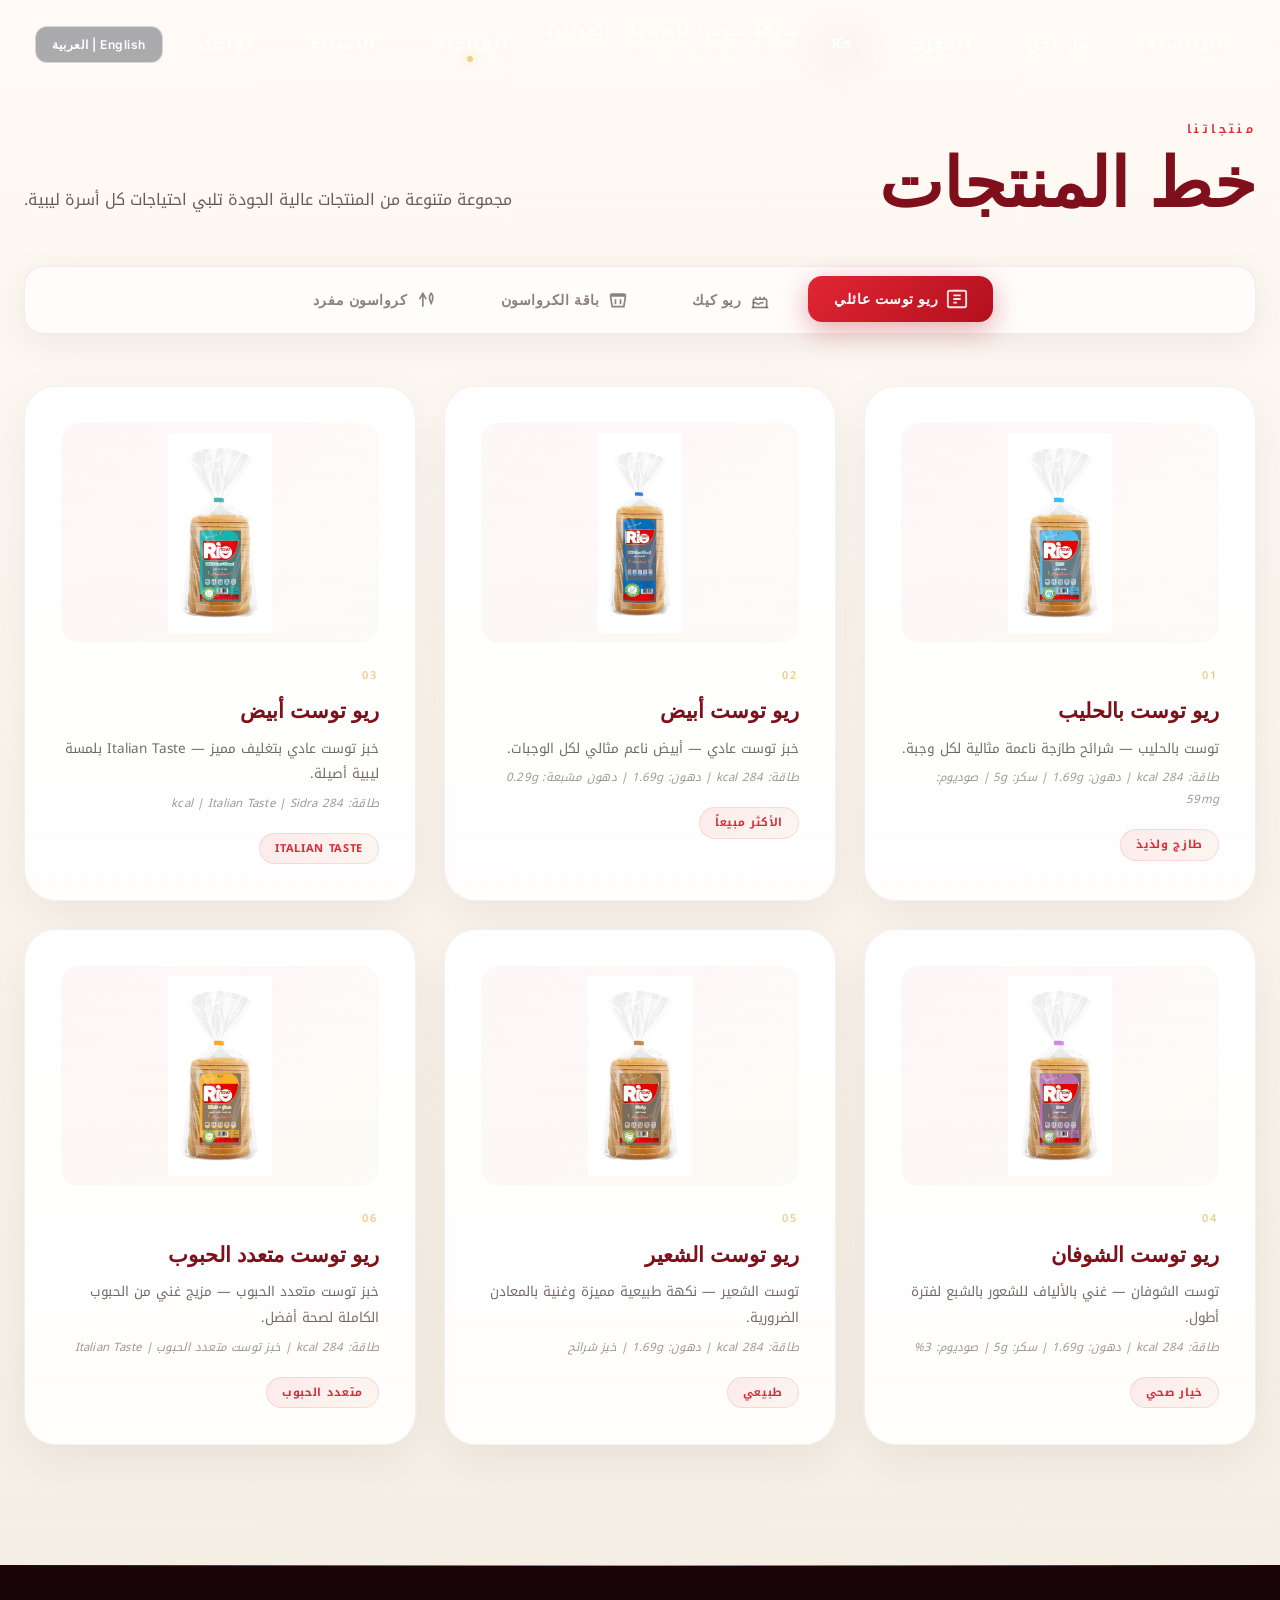
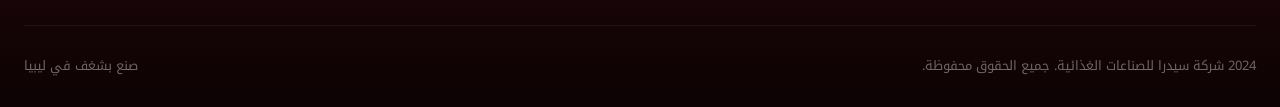
==== products.html @ 34c36ff3 "hanan_first_edits" ====
<!DOCTYPE html>
<html lang="ar" dir="rtl">
<head>
  <meta charset="UTF-8" />
  <meta name="viewport" content="width=device-width, initial-scale=1.0" />
  <title>Products - Sidra Food Industries</title>
  <meta name="description" content="Explore Sidra Food Industries products including toast, cake, and croissants." />
  <link rel="icon" type="image/png" href="images/rio-logo.png">
  <link rel="preconnect" href="https://fonts.googleapis.com">
  <link rel="preconnect" href="https://fonts.gstatic.com" crossorigin>
  <link
    href="https://fonts.googleapis.com/css2?family=Noto+Kufi+Arabic:wght@400;500;600;700&family=Cormorant+Garamond:wght@500;600;700&family=Inter:wght@400;500;600;700&family=Marcellus&display=swap"
    rel="stylesheet">
  <link rel="stylesheet" href="css/style.css">
</head>
<body>
  <div class="intro" id="intro">
    <div class="intro-logo-wrap">
      <img src="images/rio-logo.png" alt="RIO Logo" class="intro-logo">
      <div class="intro-line">Sidra Food Industries</div>
    </div>
    <div class="intro-progress">
      <div class="intro-progress-bar"></div>
    </div>
  </div>

  <header class="navbar" id="navbar">
    <div class="navbar-inner">
      <nav class="nav-links" id="navLinks">
        <a href="index.html#home">Home</a>
        <a href="index.html#about">About</a>
        <a href="index.html#gallery">Gallery</a>
        <div class="brand-area">
          <img src="images/rio-logo.png" alt="RIO Logo" class="brand-logo">
          <div class="logo-wrap">
            <div class="logo">SIDRA FOOD INDUSTRIES</div>
            <div class="logo-sub">Quality . Trust . Continuity</div>
          </div>
        </div>
        <a href="#products" class="active">Products</a>
        <a href="index.html#faq">FAQ</a>
        <a href="index.html#contact">Contact</a>
      </nav>

      <button class="lang-btn" id="langBtn" type="button" aria-label="Switch language">
        English | العربية
      </button>

      <button class="menu-btn" id="menuBtn" aria-label="Toggle Menu">
        <svg width="20" height="20" viewBox="0 0 24 24" fill="none" stroke="currentColor" stroke-width="2">
          <line x1="3" y1="6" x2="21" y2="6"></line>
          <line x1="3" y1="12" x2="21" y2="12"></line>
          <line x1="3" y1="18" x2="21" y2="18"></line>
        </svg>
      </button>
    </div>
  </header>


  <section class="section alt" id="products">
    <div class="container">
      <div class="section-head reveal">
        <div>
          <span class="section-kicker">Our Products</span>
          <h2 class="en-title">Product Line</h2>
        </div>
        <p class="section-intro">
          مجموعة متنوعة من المنتجات عالية الجودة تلبي احتياجات كل أسرة ليبية.
        </p>
      </div>

      <div class="product-tabs reveal">
        <button class="product-tab active" data-tab="toast" id="tab-toast">
          <svg viewBox="0 0 24 24" fill="none" stroke="currentColor" stroke-width="2" width="20" height="20">
            <rect x="2" y="3" width="20" height="18" rx="2" />
            <path d="M8 12h8M8 8h8M8 16h4" />
          </svg>
          Toast Buckets
        </button>
        <button class="product-tab" data-tab="cake" id="tab-cake">
          <svg viewBox="0 0 24 24" fill="none" stroke="currentColor" stroke-width="2" width="20" height="20">
            <path d="M20 21v-8a2 2 0 0 0-2-2H6a2 2 0 0 0-2 2v8" />
            <path d="M4 16s.5-1 2-1 2.5 2 4 2 2.5-2 4-2 2 1 2 1" />
            <path d="M2 21h20" />
            <path d="M7 8v2" />
            <path d="M12 8v2" />
            <path d="M17 8v2" />
          </svg>
          Cake
        </button>
        <button class="product-tab" data-tab="bucket" id="tab-bucket">
          <svg viewBox="0 0 24 24" fill="none" stroke="currentColor" stroke-width="2" width="20" height="20">
            <path d="M3 7h18M3 7a2 2 0 0 1 2-2h14a2 2 0 0 1 2 2M3 7l2 13h14l2-13" />
            <path d="M9 11v6m6-6v6" />
          </svg>
          Croissant Bucket
        </button>
        <button class="product-tab" data-tab="single" id="tab-single">
          <svg viewBox="0 0 24 24" fill="none" stroke="currentColor" stroke-width="2" width="20" height="20">
            <path d="M3 11l4-7 4 7M7 4v16M17 4c0 0-2 2-2 5s2 7 2 7s2-4 2-7-2-5-2-5z" />
          </svg>
          Single Croissant
        </button>
      </div>

      <div class="product-panel active" id="panel-toast">
        <div class="products-grid reveal">
          <article class="product-card">
            <div class="product-image"><img src="images/RioImages/photo_2026-04-15_19-39-31.jpg" alt="Rio Toast Milk" loading="lazy"></div>
            <div class="product-index">01</div>
            <h3>Rio Toast Milk</h3>
            <p>توست بالحليب — شرائح طازجة ناعمة مثالية لكل وجبة.<br><span class="product-nutrition">طاقة: 284 kcal | دهون: 1.69g | سكر: 5g | صوديوم: 59mg</span></p>
            <span class="product-tag">Fresh &amp; Tasty</span>
          </article>
          <article class="product-card">
            <div class="product-image"><img src="images/RioImages/photo_2026-04-15_20-32-07.jpg" alt="Rio Toast White Bread" loading="lazy"></div>
            <div class="product-index">02</div>
            <h3>Rio Toast White Bread</h3>
            <p>خبز توست عادي — أبيض ناعم مثالي لكل الوجبات.<br><span class="product-nutrition">طاقة: 284 kcal | دهون: 1.69g | دهون مشبعة: 0.29g</span></p>
            <span class="product-tag">Best Seller</span>
          </article>
          <article class="product-card">
            <div class="product-image"><img src="images/RioImages/photo_2026-04-15_20-32-20.jpg" alt="Rio Toast White Bread Teal" loading="lazy"></div>
            <div class="product-index">03</div>
            <h3>Rio Toast White Bread</h3>
            <p>خبز توست عادي بتغليف مميز — Italian Taste بلمسة ليبية أصيلة.<br><span class="product-nutrition">طاقة: 284 kcal | Italian Taste | Sidra</span></p>
            <span class="product-tag">Italian Taste</span>
          </article>
          <article class="product-card">
            <div class="product-image"><img src="images/RioImages/photo_2026-04-15_20-32-37.jpg" alt="Rio Toast Oats" loading="lazy"></div>
            <div class="product-index">04</div>
            <h3>Rio Toast Oats</h3>
            <p>توست الشوفان — غني بالألياف للشعور بالشبع لفترة أطول.<br><span class="product-nutrition">طاقة: 284 kcal | دهون: 1.69g | سكر: 5g | صوديوم: 3%</span></p>
            <span class="product-tag">Healthy Choice</span>
          </article>
          <article class="product-card">
            <div class="product-image"><img src="images/RioImages/photo_2026-04-15_20-32-50.jpg" alt="Rio Toast Barley" loading="lazy"></div>
            <div class="product-index">05</div>
            <h3>Rio Toast Barley</h3>
            <p>توست الشعير — نكهة طبيعية مميزة وغنية بالمعادن الضرورية.<br><span class="product-nutrition">طاقة: 284 kcal | دهون: 1.69g | Sliced Bread</span></p>
            <span class="product-tag">Natural</span>
          </article>
          <article class="product-card">
            <div class="product-image"><img src="images/RioImages/photo_2026-04-15_20-32-56.jpg" alt="Rio Toast Multi-Grain" loading="lazy"></div>
            <div class="product-index">06</div>
            <h3>Rio Toast Multi-Grain</h3>
            <p>خبز توست متعدد الحبوب — مزيج غني من الحبوب الكاملة لصحة أفضل.<br><span class="product-nutrition">طاقة: 284 kcal | خبز توست متعدد الحبوب | Italian Taste</span></p>
            <span class="product-tag">Multi-Grain</span>
          </article>
        </div>
      </div>

      <div class="product-panel" id="panel-cake">
        <div class="products-grid reveal products-grid--center">
          <article class="product-card">
            <div class="product-image"><img src="images/RioImages/photo_2026-04-15_19-39-13.jpg" alt="Rio Cake Pound Cake Vanilla" loading="lazy"></div>
            <div class="product-index">01</div>
            <h3>Rio Cake — Pound Cake Vanilla</h3>
            <p>كيك الفانيليا الإيطالي — نعومة لا مثيل لها بعجينة ذهبية مخبوزة بعناية.<br><span class="product-nutrition">طاقة: 337 kcal | دهون: 11.5g | بروتين: 2g | Italian Taste</span></p>
            <span class="product-tag">Italian Taste</span>
          </article>
        </div>
      </div>

      <div class="product-panel" id="panel-bucket">
        <div class="products-grid reveal products-grid--center">
          <article class="product-card">
            <div class="product-image"><img src="images/RioImages/photo_2026-04-15_20-33-02.jpg" alt="Rio Family Croissant Bucket" loading="lazy"></div>
            <div class="product-index">01</div>
            <h3>Rio Family — Croissant Bucket</h3>
            <p>كرواسون بالزبدة عبوة العائلة — 8 قطع في صينية شفافة. هش ومقرمش في كل قضمة.<br><span class="product-nutrition">8 pcs | Butter Croissant | كرواسون بالزبدة | Italian Taste</span></p>
            <span class="product-tag">Family Pack — 8 pcs</span>
          </article>
        </div>
      </div>

      <div class="product-panel" id="panel-single">
        <div class="products-grid reveal">
          <article class="product-card">
            <div class="product-image"><img src="images/RioImages/photo_2026-04-15_19-39-06.jpg" alt="Rio ONE Croissant Chocolate" loading="lazy"></div>
            <div class="product-index">01</div>
            <h3>Rio ONE — Croissant Chocolate</h3>
            <p>كرواسون شوكولاتة بحجم كبير — عجينة ذهبية هشة محشوة بكريمة الشوكولاتة الإيطالية.<br><span class="product-nutrition">طاقة: 424 kcal | دهون: 22.73g | بروتين: 8.62g | Italian Taste</span></p>
            <span class="product-tag">Chocolate</span>
          </article>
          <article class="product-card">
            <div class="product-image"><img src="images/RioImages/photo_2026-04-15_19-39-08.jpg" alt="Rio Croissant Chocolate 45g" loading="lazy"></div>
            <div class="product-index">02</div>
            <h3>Rio — Croissant Chocolate 45g</h3>
            <p>كرواسون شوكولاتة فردي — قلب محشو بكريمة شوكولاتة داكنة لذيذة.<br><span class="product-nutrition">45g | كرواسون شوكولاتة | Rio Sidra | No.1 Choice</span></p>
            <span class="product-tag">Chocolate 45g</span>
          </article>
          <article class="product-card">
            <div class="product-image"><img src="images/RioImages/photo_2026-04-15_20-32-44.jpg" alt="Rio Mini Croissant Chocolate" loading="lazy"></div>
            <div class="product-index">03</div>
            <h3>Rio Mini — Croissant Chocolate</h3>
            <p>ميني كرواسون شوكولاتة — حجم صغير بطعم كبير. مثالي كوجبة خفيفة في أي وقت.<br><span class="product-nutrition">طاقة: 424 kcal | دهون: 22.73g | بروتين: 8.62g | Mini Size</span></p>
            <span class="product-tag">Mini Chocolate</span>
          </article>
        </div>
      </div>
    </div>
  </section>

  <footer class="footer">
    <div class="container">
      <div class="footer-bottom">
        <div>2024 Sidra Food Industries. All rights reserved.</div>
        <div><a href="index.html#home" style="color: inherit; text-decoration: none;">Back to home</a></div>
      </div>
    </div>
  </footer>

  <button class="back-to-top" id="backToTop" aria-label="Back to top">
    <svg viewBox="0 0 24 24" fill="none" stroke="currentColor" stroke-width="2">
      <polyline points="18 15 12 9 6 15"></polyline>
    </svg>
  </button>

  <script src="javascript/js/main.js"></script>
</body>
</html>
---- css/style.css ----
/* ============================================
   SIDRA FOOD INDUSTRIES - MAIN STYLESHEET
   Author: Sidra Development Team
   Version: 1.0.0
   ============================================ */

/* ============================================
   TABLE OF CONTENTS
   --------------------------------------------
   1. CSS Variables / Custom Properties
   2. Reset & Base Styles
   3. Typography
   4. Components
   5. Layout
   6. Sections
   7. Animations
   8. Responsive Design
   ============================================ */

/* ============================================
   1. CSS VARIABLES
   ============================================ */
   :root {
    /* Colors */
    --bg: #090909;
    --surface: #101010;
    --surface-2: #171717;
    --text: #fff8f2;
    --muted: #eadac9;
    --red: #b30f1d;
    --red-2: #e12634;
    --gold: #c69a3d;
    --gold-soft: #f1cf89;
    --white: #fffdf9;
    
    /* Borders & Shadows */
    --line: rgba(255,255,255,0.08);
    --shadow: 0 30px 80px rgba(0,0,0,.35);
    --shadow-lg: 0 50px 100px rgba(0,0,0,.45);
    
    /* Spacing & Sizing */
    --radius: 24px;
    --radius-lg: 32px;
    --container: min(1280px, calc(100% - 48px));
    
    /* Transitions */
    --transition-fast: 0.25s ease;
    --transition-normal: 0.35s ease;
    --transition-slow: 0.5s ease;
  }
  
  /* ============================================
     2. RESET & BASE STYLES
     ============================================ */
  * {
    margin: 0;
    padding: 0;
    box-sizing: border-box;
  }
  
  html {
    scroll-behavior: smooth;
  }
  
body {
  font-family: 'Noto Kufi Arabic', 'Cairo', 'Inter', sans-serif;
    background: #f8f4ee;
    color: #2b1b15;
    overflow-x: hidden;
    line-height: 1.6;
  }
  
  /* Background Decorations */
  body::before {
    content: '';
    position: fixed;
    inset: 0;
    pointer-events: none;
    background:
      radial-gradient(circle at top left, rgba(225,38,52,.06), transparent 30%),
      radial-gradient(circle at top right, rgba(198,154,61,.07), transparent 32%),
      radial-gradient(circle at bottom left, rgba(179,15,29,.05), transparent 28%);
    z-index: -2;
  }
  
  /* Custom Scrollbar */
  ::-webkit-scrollbar {
    width: 10px;
  }
  
  ::-webkit-scrollbar-track {
    background: #f8f4ee;
  }
  
  ::-webkit-scrollbar-thumb {
    background: linear-gradient(180deg, var(--red-2), var(--gold));
    border-radius: 10px;
  }
  
  /* ============================================
     3. TYPOGRAPHY
     ============================================ */
  .en-title,
  .nav-links a,
  .intro-line,
  .section-kicker,
  .product-index,
  .logo-sub,
  .logo {
  font-family: 'Noto Kufi Arabic', 'Marcellus', 'Inter', serif;
  }
  
  /* ============================================
     4. COMPONENTS
     ============================================ */
  
  /* --- Container --- */
  .container {
    width: var(--container);
    margin: 0 auto;
  }
  
  /* --- Buttons --- */
  .btn {
    display: inline-flex;
    align-items: center;
    justify-content: center;
    gap: 10px;
    min-width: 180px;
    padding: 16px 32px;
    border-radius: 16px;
    font-size: 13px;
    letter-spacing: .1em;
    text-transform: uppercase;
    text-decoration: none;
    cursor: pointer;
    transition: var(--transition-normal);
    border: none;
    position: relative;
    overflow: hidden;
    font-family: 'Marcellus', 'Inter', serif;
    font-weight: 600;
  }
  
  .btn::before {
    content: '';
    position: absolute;
    inset: 0;
    background: linear-gradient(120deg, transparent 20%, rgba(255,255,255,.35) 50%, transparent 80%);
    transform: translateX(-150%);
    transition: .7s ease;
  }
  
  .btn:hover::before {
    transform: translateX(120%);
  }
  
  .btn-primary {
    background: linear-gradient(135deg, var(--red-2) 0%, var(--red) 100%);
    color: var(--white);
    box-shadow: 0 12px 40px rgba(179,15,29,.4);
  }
  
  .btn-primary:hover {
    transform: translateY(-3px);
    box-shadow: 0 20px 50px rgba(179,15,29,.5);
  }
  
  .btn-secondary {
    border: 2px solid rgba(255,255,255,.25);
    background: rgba(255,255,255,.08);
    color: var(--white);
    backdrop-filter: blur(12px);
  }
  
  .btn-secondary:hover {
    background: rgba(198,154,61,.15);
    border-color: var(--gold-soft);
    transform: translateY(-3px);
  }
  
  html[lang="ar"] .nav-links a {
    font-size: 15px;
    font-weight: 700;
  }
  
  html[lang="ar"] .logo {
    font-size: 14px;
    letter-spacing: .12em;
  }
  
  html[lang="ar"] .logo-sub {
    font-size: 12px;
    letter-spacing: .08em;
  }
  
html[lang="ar"] .hero-actions .btn-primary,
html[lang="ar"] .hero-actions .btn-secondary {
  font-size: 15px;
  font-weight: 700;
  letter-spacing: .02em;
}

html[lang="ar"] .hero-copy h1.hero-company-title {
  font-family: 'Cairo', sans-serif;
  font-size: clamp(34px, 5.8vw, 72px);
  line-height: 1.2;
  letter-spacing: 0.06em;
  font-weight: 800;
}
  
  /* ============================================
     5. LAYOUT
     ============================================ */
  
  /* --- Intro / Loading Screen --- */
  /* ============================================
     INTRO / LOADING SCREEN - سريع
     ============================================ */
  .intro {
    position: fixed;
    inset: 0;
    z-index: 3000;
    display: flex;
    align-items: center;
    justify-content: center;
    background: linear-gradient(135deg, #1a0204 0%, #3d0509 40%, #55070d 70%, #090909 100%);
    /* يختفي تلقائياً بعد 1.5 ثانية */
    animation: introFadeOut 0.5s ease 1.5s forwards;
  }
  
  @keyframes introFadeOut {
    to {
      opacity: 0;
      visibility: hidden;
      pointer-events: none;
    }
  }
  
  .intro::before {
    content: '';
    position: absolute;
    inset: 0;
    background:
      radial-gradient(circle at 50% 50%, rgba(198,154,61,.25), transparent 25%),
      radial-gradient(circle at 30% 25%, rgba(255,255,255,.08), transparent 22%);
    animation: introGlow 3s ease-in-out infinite alternate;
  }
  
  .intro-logo-wrap {
    position: relative;
    text-align: center;
    z-index: 2;
  }
  
  .intro-logo {
    width: min(380px, 65vw);
    filter: drop-shadow(0 20px 50px rgba(0,0,0,.6));
    animation: logoEnter 1s cubic-bezier(.2,.8,.2,1) forwards;
    opacity: 0;
    transform: translateY(30px) scale(.85);
  }
  
  .intro-line {
    margin-top: 24px;
    letter-spacing: .5em;
    font-size: 12px;
    color: rgba(255,248,242,.85);
    text-transform: uppercase;
    animation: fadeLine 1s ease .3s forwards;
    opacity: 0;
  }
  
  .intro-progress {
    position: absolute;
    bottom: 60px;
    left: 50%;
    transform: translateX(-50%);
    width: 200px;
    height: 3px;
    background: rgba(255,255,255,.1);
    border-radius: 10px;
    overflow: hidden;
  }
  
  .intro-progress-bar {
    height: 100%;
    background: linear-gradient(90deg, var(--red-2), var(--gold-soft));
    animation: progressBar 1s ease forwards;
  }
  
  @keyframes logoEnter {
    0% { opacity: 0; transform: translateY(30px) scale(.85); }
    100% { opacity: 1; transform: translateY(0) scale(1); }
  }
  
  @keyframes fadeLine { to { opacity: 1; } }
  @keyframes introGlow { from { transform: scale(1); } to { transform: scale(1.1); } }
  @keyframes progressBar { to { width: 100%; } }
  
  /* --- Navbar --- */
  .navbar {
    position: fixed;
    top: 0;
    left: 0;
    width: 100%;
    z-index: 1000;
    transition: var(--transition-normal);
    padding: 20px 0;
  background: transparent;
  backdrop-filter: none;
  border-bottom: none;
  }
  
  .navbar.scrolled {
  background: rgba(248, 244, 238, 0.96);
  backdrop-filter: blur(16px);
  padding: 14px 0;
  box-shadow: 0 8px 40px rgba(0,0,0,.12);
  }

.navbar.scrolled .nav-links a {
  color: #5a1515;
  background: transparent;
}

.navbar.scrolled .nav-links a:hover,
.navbar.scrolled .nav-links a.active {
  color: var(--red-2);
  background: rgba(225,38,52,.08);
}

.navbar.scrolled .logo {
  color: #7f0f1b;
}

.navbar.scrolled .logo-sub {
  color: rgba(127,15,27,.75);
}

.navbar.scrolled .lang-btn {
  color: #5a1515;
  border-color: rgba(127,15,27,.2);
  background: rgba(255,255,255,.85);
}
  
  .navbar-inner {
    width: var(--container);
    margin: 0 auto;
    display: flex;
    align-items: center;
  justify-content: center;
  gap: 16px;
    direction: inherit;
  }
  
  .brand-area {
    display: flex;
    align-items: center;
    gap: 16px;
  }
  
  .brand-logo {
    width: 54px;
    height: auto;
    filter: drop-shadow(0 8px 20px rgba(0,0,0,.3));
    animation: floatY 5s ease-in-out infinite;
  }
  
  .logo-wrap {
    display: flex;
    flex-direction: column;
    gap: 4px;
  }
  
  .logo {
  color: #ffffff;
    letter-spacing: .22em;
    font-size: 12px;
    font-weight: 700;
    text-transform: uppercase;
  }
  
  .logo-sub {
  color: rgba(255,255,255,.8);
    font-size: 10px;
    letter-spacing: .18em;
    text-transform: uppercase;
  }
  
  .nav-links {
    display: flex;
    align-items: center;
  justify-content: center;
  gap: 16px;
    direction: inherit;
  }
  
  .nav-links a {
    position: relative;
  color: #ffffff;
    text-decoration: none;
    font-size: 13px;
    letter-spacing: .12em;
    text-transform: uppercase;
    padding: 12px 20px;
    border-radius: 12px;
    transition: var(--transition-normal);
    font-weight: 500;
  }
  
  .nav-links a:hover,
  .nav-links a.active {
  color: #ffffff;
  background: rgba(255,255,255,.12);
  }
  
  .nav-links a.active::after {
    content: '';
    position: absolute;
    bottom: 6px;
    left: 50%;
    transform: translateX(-50%);
    width: 6px;
    height: 6px;
    background: var(--gold-soft);
    border-radius: 50%;
    box-shadow: 0 0 12px var(--gold-soft);
  }
  
  .lang-btn {
  border: 1px solid rgba(255,255,255,.5);
  background: rgba(15,23,42,.35);
  color: #ffffff;
    border-radius: 12px;
    padding: 10px 16px;
    font-size: 12px;
    font-weight: 600;
    letter-spacing: .04em;
    cursor: pointer;
    transition: var(--transition-fast);
    font-family: 'Cairo', 'Inter', sans-serif;
    white-space: nowrap;
  }
  
  .lang-btn:hover {
    color: var(--red-2);
    border-color: rgba(225,38,52,.35);
    background: rgba(225,38,52,.08);
  }
  
  .menu-btn {
    display: none;
    border: 1px solid rgba(127,15,27,.15);
    background: rgba(127,15,27,.05);
    color: #7f0f1b;
    width: 48px;
    height: 48px;
    border-radius: 14px;
    cursor: pointer;
    transition: var(--transition-fast);
  }
  
  .menu-btn:hover {
    background: rgba(225,38,52,.12);
    border-color: rgba(225,38,52,.3);
  }
  
  /* ============================================
     6. SECTIONS
     ============================================ */
  
  /* --- Hero Section --- */
  .hero {
    position: relative;
    min-height: 100vh;
    display: flex;
    align-items: center;
    padding: 140px 0 80px;
    overflow: hidden;
    background: #1a0508;
  }
  
  .hero-bg {
    position: absolute;
    inset: 0;
    z-index: 0;
  }
  
  .hero-bg img {
    width: 100%;
    height: 100%;
    object-fit: cover;
    opacity: .6;
    filter: saturate(1.3) contrast(1.1);
  }
  
  .hero-bg::after {
    content: '';
    position: absolute;
    inset: 0;
    background:
      linear-gradient(180deg, rgba(15,5,3,.3) 0%, rgba(15,5,3,.2) 30%, rgba(15,5,3,.85) 100%),
      linear-gradient(90deg, rgba(127,15,27,.3) 0%, transparent 60%);
  }
  
  .hero-grid {
    position: relative;
    z-index: 2;
    width: var(--container);
    margin: 0 auto;
    display: grid;
    grid-template-columns: 1fr 1fr;
    align-items: center;
    gap: 60px;
  }
  
  .hero-copy {
    max-width: 600px;
  }
  
  .eyebrow {
    display: inline-flex;
    align-items: center;
    gap: 14px;
    color: var(--gold-soft);
    font-size: 11px;
    letter-spacing: .3em;
    text-transform: uppercase;
    margin-bottom: 20px;
    direction: ltr;
    font-weight: 600;
  }
  
  .eyebrow::before {
    content: '';
    width: 50px;
    height: 2px;
    background: linear-gradient(90deg, var(--gold-soft), var(--red-2));
    border-radius: 2px;
  }
  
  .hero-copy h1 {
    font-family: 'Cormorant Garamond', serif;
    font-size: clamp(90px, 12vw, 160px);
    line-height: .85;
    letter-spacing: -.02em;
    color: #fff8ef;
    text-shadow: 0 20px 60px rgba(0,0,0,.5);
    margin-bottom: 24px;
    font-weight: 700;
  }

  .hero-copy h1.hero-company-title {
    font-family: 'Cormorant Garamond', serif;
    font-size: clamp(44px, 6.8vw, 96px);
    line-height: 1.05;
    letter-spacing: -0.02em;
    margin-bottom: 20px;
  }
  
  .hero-copy p {
    max-width: 480px;
    font-size: 18px;
    line-height: 2;
    color: rgba(255,248,242,.95);
    margin-bottom: 36px;
    text-shadow: 0 2px 20px rgba(0,0,0,.3);
  }
  
  .hero-actions {
    display: flex;
    gap: 16px;
    flex-wrap: wrap;
  }
  
  .hero-visual {
    position: relative;
    display: flex;
    justify-content: center;
    align-items: center;
  }
  
  .hero-image-container {
    position: relative;
    width: min(450px, 100%);
    aspect-ratio: 1;
  }
  
  .hero-image-bg {
    position: absolute;
    inset: -30px;
    background: radial-gradient(circle, rgba(198,154,61,.3), transparent 70%);
    filter: blur(40px);
    animation: pulse 4s ease-in-out infinite;
  }
  
  .hero-image {
    width: 100%;
    height: 100%;
    object-fit: contain;
    filter: drop-shadow(0 30px 60px rgba(0,0,0,.4));
    animation: floatY 6s ease-in-out infinite;
    position: relative;
    z-index: 1;
  }
  
  .hero-badge {
    position: absolute;
    bottom: 40px;
    right: -20px;
    background: linear-gradient(135deg, var(--gold), var(--gold-soft));
    color: #1a0805;
    padding: 16px 24px;
    border-radius: 16px;
    font-weight: 700;
    font-size: 14px;
    box-shadow: 0 15px 40px rgba(198,154,61,.4);
    z-index: 2;
    animation: floatY 4s ease-in-out infinite 1s;
  }
  
  .hero-badge span {
    display: block;
    font-size: 11px;
    font-weight: 500;
    opacity: .8;
    margin-top: 4px;
  }
  
  /* --- Marquee Section --- */
  .marquee-section {
    background: linear-gradient(90deg, #7f0f1b, #1a0508);
    padding: 20px 0;
    overflow: hidden;
    position: relative;
  }
  
  .marquee-section::before,
  .marquee-section::after {
    content: '';
    position: absolute;
    top: 0;
    bottom: 0;
    width: 100px;
    z-index: 2;
  }
  
  .marquee-section::before {
    left: 0;
    background: linear-gradient(90deg, #7f0f1b, transparent);
  }
  
  .marquee-section::after {
    right: 0;
    background: linear-gradient(-90deg, #7f0f1b, transparent);
  }
  
  .marquee-content {
    display: flex;
    width: max-content;
    flex-wrap: nowrap;
    animation: marquee 30s linear infinite;
    will-change: transform;
  }
  
  .marquee-item {
    flex-shrink: 0;
    display: flex;
    align-items: center;
    gap: 50px;
    padding: 0 50px;
    white-space: nowrap;
    color: var(--gold-soft);
    font-size: 14px;
    letter-spacing: .3em;
    text-transform: uppercase;
    font-weight: 600;
  }
  
  .marquee-item svg {
    width: 24px;
    height: 24px;
    opacity: .6;
  }
  
  /* --- Section Base --- */
  .section {
    position: relative;
    padding: 120px 0;
  }
  
  .section.alt {
    background: linear-gradient(180deg, #fffaf5, #f5eee4);
  }
  
  .section.dark {
    background: linear-gradient(180deg, #0d0806, #1a0a08);
    color: var(--text);
  }
  
  .section-head {
    display: flex;
    align-items: end;
    justify-content: space-between;
    gap: 40px;
    margin-bottom: 50px;
  }
  
  .section-kicker {
    color: var(--red-2);
    font-size: 12px;
    letter-spacing: .28em;
    text-transform: uppercase;
    margin-bottom: 14px;
    display: block;
    font-weight: 600;
  }
  
  .section.dark .section-kicker {
    color: var(--gold-soft);
  }
  
  .section h2 {
    font-family: 'Marcellus', 'Cormorant Garamond', serif;
    font-size: clamp(48px, 6vw, 68px);
    line-height: .92;
    color: #7f0f1b;
    font-weight: 600;
  }
  
  .section.dark h2 {
    color: var(--text);
  }
  
  .section-intro {
    max-width: 520px;
    color: rgba(43,27,21,.7);
    line-height: 2;
    font-size: 16px;
  }
  
  .section.dark .section-intro {
    color: rgba(255,248,242,.7);
  }
  
  /* --- Stats Section --- */
  .stats-grid {
    display: grid;
    grid-template-columns: repeat(4, 1fr);
    gap: 24px;
  }
  
  .stat-card {
    background: linear-gradient(180deg, rgba(255,255,255,.9), rgba(255,255,255,.7));
    border: 1px solid rgba(127,15,27,.08);
    border-radius: var(--radius);
    padding: 36px 28px;
    text-align: center;
    position: relative;
    overflow: hidden;
    transition: var(--transition-normal);
    backdrop-filter: blur(12px);
  }
  
  .stat-card::before {
    content: '';
    position: absolute;
    top: 0;
    left: 0;
    right: 0;
    height: 4px;
    background: linear-gradient(90deg, var(--red-2), var(--gold-soft));
    transform: scaleX(0);
    transition: var(--transition-normal);
  }
  
  .stat-card:hover {
    transform: translateY(-8px);
    box-shadow: 0 20px 50px rgba(0,0,0,.1);
  }
  
  .stat-card:hover::before {
    transform: scaleX(1);
  }
  
  .stat-icon {
    width: 56px;
    height: 56px;
    margin: 0 auto 20px;
    background: linear-gradient(135deg, rgba(225,38,52,.1), rgba(198,154,61,.1));
    border-radius: 16px;
    display: grid;
    place-items: center;
  }
  
  .stat-icon svg {
    width: 28px;
    height: 28px;
    color: var(--red-2);
  }
  
  .stat-number {
    font-family: 'Cormorant Garamond', serif;
    font-size: 48px;
    font-weight: 700;
    color: #7f0f1b;
    line-height: 1;
    margin-bottom: 8px;
  }
  
  .stat-label {
    color: rgba(43,27,21,.6);
    font-size: 13px;
    letter-spacing: .1em;
    text-transform: uppercase;
  }
  
  /* --- About Section --- */
  .about-grid {
    display: grid;
    grid-template-columns: 1fr 1fr;
    gap: 40px;
    align-items: stretch;
  }
  
  .about-card {
    background: linear-gradient(180deg, rgba(255,255,255,.95), rgba(255,255,255,.8));
    border: 1px solid rgba(127,15,27,.06);
    border-radius: var(--radius-lg);
    box-shadow: 0 20px 60px rgba(0,0,0,.08);
    padding: 44px;
    backdrop-filter: blur(12px);
  }
  
  .about-card p {
    color: rgba(43,27,21,.75);
    line-height: 2.2;
    font-size: 16px;
    margin-bottom: 24px;
  }
  
  .about-features {
    display: grid;
    grid-template-columns: repeat(2, 1fr);
    gap: 18px;
    margin-top: 24px;
  }
  
  .feature {
    padding: 22px;
    border-radius: 20px;
    background: linear-gradient(135deg, rgba(225,38,52,.04), rgba(198,154,61,.03));
    border: 1px solid rgba(127,15,27,.06);
    transition: var(--transition-normal);
    position: relative;
    overflow: hidden;
  }
  
  .feature::before {
    content: '';
    position: absolute;
    top: 0;
    left: 0;
    width: 4px;
    height: 100%;
    background: linear-gradient(180deg, var(--red-2), var(--gold-soft));
    transform: scaleY(0);
    transition: var(--transition-normal);
  }
  
  .feature:hover {
    transform: translateY(-4px) translateX(4px);
    box-shadow: 0 15px 40px rgba(0,0,0,.1);
  }
  
  .feature:hover::before {
    transform: scaleY(1);
  }
  
  .feature-icon {
    width: 44px;
    height: 44px;
    background: linear-gradient(135deg, rgba(225,38,52,.12), rgba(198,154,61,.08));
    border-radius: 12px;
    display: grid;
    place-items: center;
    margin-bottom: 14px;
  }
  
  .feature-icon svg {
    width: 22px;
    height: 22px;
    color: var(--red-2);
  }
  
  .feature h4 {
    color: #7f0f1b;
    margin-bottom: 8px;
    font-size: 17px;
    font-weight: 700;
  }
  
  .feature p {
    margin: 0;
    color: rgba(43,27,21,.6);
    font-size: 13px;
    line-height: 1.9;
  }
  
  .about-image-card {
    overflow: hidden;
    min-height: 500px;
    position: relative;
    border-radius: var(--radius-lg);
    border: 1px solid rgba(127,15,27,.06);
    box-shadow: 0 30px 80px rgba(0,0,0,.12);
  }
  
  .about-image-card img {
    width: 100%;
    height: 100%;
    object-fit: cover;
    display: block;
    transition: transform 1.5s ease, filter 1s ease;
  }
  
  .about-image-card:hover img {
    transform: scale(1.08);
    filter: saturate(1.1) contrast(1.05);
  }
  
  .about-image-card::after {
    content: '';
    position: absolute;
    inset: 0;
    background: linear-gradient(180deg, transparent 50%, rgba(127,15,27,.3) 100%);
    pointer-events: none;
  }
  
  /* --- Gallery Section --- */
  .gallery-grid {
    display: grid;
    grid-template-columns: repeat(4, 1fr);
    grid-template-rows: repeat(2, 240px);
    gap: 20px;
  }
  
  .gallery-item {
    position: relative;
    overflow: hidden;
    border-radius: var(--radius);
  }

  .gallery-item--placeholder {
    display: flex;
    align-items: center;
    justify-content: center;
    text-align: center;
    min-height: 100%;
    cursor: default;
    background: linear-gradient(160deg, rgba(255, 251, 246, 0.95) 0%, rgba(127, 15, 27, 0.06) 100%);
    border: 2px dashed rgba(127, 15, 27, 0.22);
    box-shadow: inset 0 1px 0 rgba(255, 255, 255, 0.65);
    transition: border-color var(--transition-normal), background var(--transition-normal),
      box-shadow var(--transition-normal);
  }

  .gallery-item--placeholder:hover {
    border-color: rgba(198, 154, 61, 0.55);
    background: linear-gradient(160deg, rgba(255, 252, 247, 1) 0%, rgba(198, 154, 61, 0.1) 100%);
    box-shadow: inset 0 1px 0 rgba(255, 255, 255, 0.8), 0 10px 28px rgba(127, 15, 27, 0.08);
  }

  .gallery-label {
    display: block;
    padding: 20px 16px;
    color: #7f0f1b;
    font-weight: 700;
    font-size: clamp(15px, 1.5vw, 18px);
    letter-spacing: 0.04em;
    line-height: 1.35;
  }

  html[lang="ar"] .gallery-label {
    letter-spacing: 0.02em;
    font-weight: 800;
  }
  
  .gallery-item:first-child {
    grid-column: span 2;
    grid-row: span 2;
  }
  
  /* --- Products Section --- */
  
  /* ---- Category Tab Bar ---- */
  .product-tabs {
    display: flex;
    align-items: center;
    justify-content: center;
    gap: 12px;
    flex-wrap: wrap;
    margin-bottom: 52px;
    background: rgba(255,255,255,.7);
    backdrop-filter: blur(16px);
    border: 1px solid rgba(127,15,27,.08);
    border-radius: 20px;
    padding: 10px;
    box-shadow: 0 8px 40px rgba(0,0,0,.07);
  }
  
  .product-tab {
    display: inline-flex;
    align-items: center;
    gap: 9px;
    padding: 13px 26px;
    border: none;
    border-radius: 14px;
    background: transparent;
    color: rgba(43,27,21,.55);
    font-family: 'Cairo', 'Marcellus', sans-serif;
    font-size: 14px;
    font-weight: 600;
    letter-spacing: .04em;
    cursor: pointer;
    transition: all 0.3s cubic-bezier(.4,0,.2,1);
    position: relative;
    white-space: nowrap;
  }
  
  .product-tab svg {
    flex-shrink: 0;
    transition: transform 0.3s ease;
  }
  
  .product-tab:hover {
    color: var(--red-2);
    background: rgba(225,38,52,.07);
  }
  
  .product-tab:hover svg {
    transform: scale(1.15) rotate(-5deg);
  }
  
  .product-tab.active {
    background: linear-gradient(135deg, var(--red-2) 0%, var(--red) 100%);
    color: #fff;
    box-shadow: 0 8px 28px rgba(179,15,29,.35);
    transform: translateY(-1px);
  }
  
  .product-tab.active svg {
    color: rgba(255,255,255,.9);
    transform: scale(1.1);
  }
  
  /* ---- Product Panels ---- */
  .product-panel {
    display: none;
    animation: panelFade 0.45s ease;
  }
  
  .product-panel.active {
    display: block;
  }
  
  @keyframes panelFade {
    from { opacity: 0; transform: translateY(18px); }
    to   { opacity: 1; transform: translateY(0); }
  }
  
  /* ---- Products Grid ---- */
  .products-grid {
    display: grid;
    grid-template-columns: repeat(3, 1fr);
    gap: 28px;
  }
  
  .products-grid--center {
    grid-template-columns: repeat(2, minmax(0, 420px));
    justify-content: center;
  }
  
  /* ---- Product Card ---- */
  .product-card {
    background: linear-gradient(180deg, rgba(255,255,255,.98), rgba(255,255,255,.9));
    border: 1px solid rgba(127,15,27,.06);
    border-radius: var(--radius-lg);
    padding: 36px;
    transition: var(--transition-normal);
    position: relative;
    overflow: hidden;
    box-shadow: 0 15px 50px rgba(0,0,0,.06);
  }
  
  .product-card::before {
    content: '';
    position: absolute;
    top: 0;
    left: 0;
    right: 0;
    height: 5px;
    background: linear-gradient(90deg, var(--red-2), var(--gold), var(--red-2));
    transform: scaleX(0);
    transition: var(--transition-normal);
  }
  
  .product-card:hover {
    transform: translateY(-12px);
    box-shadow: 0 30px 70px rgba(0,0,0,.12);
  }
  
  .product-card:hover::before {
    transform: scaleX(1);
  }
  
  .product-image {
    width: 100%;
    height: 220px;
    background: linear-gradient(135deg, rgba(225,38,52,.04), rgba(198,154,61,.04));
    border-radius: 18px;
    margin-bottom: 24px;
    display: flex;
    align-items: center;
    justify-content: center;
    overflow: hidden;
  }
  
  .product-image img {
    width: 100%;
    height: 100%;
    object-fit: contain;
    padding: 10px;
    transition: transform .5s ease;
  }
  
  .product-card:hover .product-image img {
    transform: scale(1.08) rotate(-2deg);
  }
  
  .product-index {
    color: var(--gold-soft);
    font-size: 11px;
    letter-spacing: .25em;
    text-transform: uppercase;
    margin-bottom: 12px;
    font-weight: 600;
  }
  
  .product-card h3 {
    font-family: 'Cairo', sans-serif;
    font-size: 21px;
    color: #7f0f1b;
    margin-bottom: 10px;
    font-weight: 700;
    line-height: 1.4;
  }
  
  .product-card p {
    color: rgba(43,27,21,.65);
    line-height: 1.9;
    font-size: 13.5px;
  }
  
  .product-nutrition {
    font-size: 11.5px;
    color: rgba(43,27,21,.45);
    letter-spacing: .02em;
    font-style: italic;
    display: block;
    margin-top: 6px;
  }
  
  .product-tag {
    display: inline-block;
    padding: 6px 15px;
    background: linear-gradient(135deg, rgba(225,38,52,.09), rgba(198,154,61,.07));
    border: 1px solid rgba(225,38,52,.12);
    border-radius: 40px;
    font-size: 11px;
    color: var(--red-2);
    margin-top: 18px;
    font-weight: 700;
    letter-spacing: .06em;
    text-transform: uppercase;
  }

  .products-swiper {
    position: relative;
  padding-inline: 56px;
  }

  .products-swiper-controls {
  position: absolute;
  top: 50%;
  left: 0;
  right: 0;
  transform: translateY(-50%);
  pointer-events: none;
  z-index: 3;
  }

  .products-swiper-btn {
  position: absolute;
    width: 48px;
    height: 48px;
    border: 1px solid rgba(127,15,27,.12);
    border-radius: 14px;
    background: rgba(255,255,255,.9);
    color: #7f0f1b;
    display: inline-flex;
    align-items: center;
    justify-content: center;
  cursor: pointer;
    transition: var(--transition-fast);
    box-shadow: 0 12px 28px rgba(0,0,0,.08);
  pointer-events: auto;
  }

  .products-swiper-btn:hover {
    background: linear-gradient(135deg, var(--red-2), var(--red));
    color: #fff;
    border-color: transparent;
  }

#productsPrev {
  left: 0;
}

#productsNext {
  right: 0;
}

  .products-swiper-btn svg {
    width: 20px;
    height: 20px;
  }

.products-swiper-btn:disabled {
  opacity: .45;
  cursor: not-allowed;
}

  .products-swiper-viewport {
    overflow: hidden;
  }

  .products-swiper-track {
    display: grid;
    grid-auto-flow: column;
  grid-auto-columns: calc((100% - 56px) / 3);
    gap: 28px;
    transition: transform .45s ease;
    will-change: transform;
  }

  .products-swiper-slide {
    min-width: 0;
    margin: 0;
  padding: 0;
  min-height: 420px;
  display: flex;
  flex-direction: column;
  justify-content: flex-end;
  position: relative;
  overflow: hidden;
}

.products-swiper-slide .product-image {
  position: absolute;
  inset: 0;
  width: 100%;
  height: 100%;
  margin: 0;
  border-radius: inherit;
  background: #120607;
}

.products-swiper-slide .product-image img {
  width: 100%;
  height: 100%;
  object-fit: cover;
  padding: 0;
}

.products-swiper-slide::after {
  content: '';
  position: absolute;
  inset: 0;
  background:
    linear-gradient(180deg, rgba(225, 38, 52, 0.08) 0%, rgba(127, 15, 27, 0.82) 78%),
    radial-gradient(circle at 88% 12%, rgba(198, 154, 61, 0.32), transparent 45%);
  z-index: 1;
  opacity: 0;
  transition: opacity .35s ease;
}

.products-swiper-slide .product-index,
.products-swiper-slide h3,
.products-swiper-slide p,
.products-swiper-slide .product-tag {
  position: relative;
  z-index: 2;
  color: #fff;
}

.products-swiper-slide .product-index {
  margin-bottom: 8px;
  padding-inline: 26px;
}

.products-swiper-slide h3 {
  margin-bottom: 0;
  padding-inline: 26px;
  color: #fff;
  text-shadow: 0 4px 20px rgba(0,0,0,.35);
}

.products-swiper-slide p {
  color: rgba(255,255,255,.92);
  padding-inline: 26px;
}

.products-swiper-slide .product-nutrition {
  color: rgba(255,255,255,.82);
}

.products-swiper-slide .product-tag {
  margin: 12px 26px 24px;
  width: fit-content;
  background: linear-gradient(135deg, rgba(255,255,255,.22), rgba(255,255,255,.08));
  border: 1px solid rgba(255,255,255,.35);
  color: #fff;
  }

.products-swiper-slide p,
.products-swiper-slide .product-tag {
  opacity: 0;
  max-height: 0;
  overflow: hidden;
  margin-top: 0;
  transition: opacity .3s ease, max-height .35s ease, margin-top .35s ease;
}

.products-swiper-slide:hover p,
.products-swiper-slide:hover .product-tag {
  opacity: 1;
  max-height: 240px;
  margin-top: 12px;
}

.products-swiper-slide:hover::after {
  opacity: .92;
}

  .products-read-more {
    display: flex;
    justify-content: center;
    margin-top: 34px;
  }
  
  
  /* --- FAQ Section --- */
  .faq-grid {
    display: grid;
    gap: 16px;
    max-width: 800px;
    margin: 0 auto;
  }
  
  .faq-item {
    background: rgba(255,255,255,.08);
    border: 1px solid rgba(255,255,255,.1);
    border-radius: var(--radius);
    overflow: hidden;
    transition: var(--transition-fast);
  }
  
  .faq-item:hover {
    border-color: rgba(198,154,61,.3);
  }
  
  .faq-question {
    display: flex;
    align-items: center;
    justify-content: space-between;
    padding: 22px 28px;
    cursor: pointer;
    font-weight: 600;
    color: var(--text);
    font-size: 16px;
    transition: var(--transition-fast);
  }
  
  .faq-icon {
    width: 32px;
    height: 32px;
    border-radius: 50%;
    background: linear-gradient(135deg, rgba(225,38,52,.2), rgba(198,154,61,.1));
    display: grid;
    place-items: center;
    transition: var(--transition-fast);
    color: var(--gold-soft);
  }
  
  .faq-item.active .faq-icon {
    transform: rotate(45deg);
  }
  
  .faq-answer {
    max-height: 0;
    overflow: hidden;
    transition: max-height .4s ease;
  }
  
  .faq-item.active .faq-answer {
    max-height: 300px;
  }
  
  .faq-answer p {
    padding: 0 28px 22px;
    color: rgba(255,248,242,.7);
    line-height: 2;
    font-size: 15px;
  }
  
  /* --- Contact Section --- */
  .contact-wrap {
    display: grid;
    grid-template-columns: 1fr 1fr;
    gap: 40px;
    align-items: stretch;
  }
  
  .contact-card {
    background: linear-gradient(180deg, rgba(255,255,255,.98), rgba(255,255,255,.92));
    border: 1px solid rgba(127,15,27,.06);
    border-radius: var(--radius-lg);
    padding: 40px;
    box-shadow: 0 20px 60px rgba(0,0,0,.06);
  }
  
  .contact-card p {
    color: rgba(43,27,21,.7);
    line-height: 2.1;
    margin-bottom: 28px;
    font-size: 15px;
  }
  
  .contact-form {
    display: flex;
    flex-direction: column;
    gap: 20px;
  }
  
  .form-group {
    display: flex;
    flex-direction: column;
    gap: 8px;
  }
  
  .form-group label {
    font-size: 12px;
    color: var(--red-2);
    letter-spacing: .15em;
    text-transform: uppercase;
    font-weight: 600;
  }
  
  .form-group input,
  .form-group textarea {
    padding: 16px 20px;
    border: 2px solid rgba(127,15,27,.1);
    border-radius: 14px;
    font-size: 15px;
    font-family: 'Cairo', sans-serif;
    background: rgba(255,255,255,.8);
    transition: var(--transition-fast);
    color: #2b1b15;
  }
  
  .form-group input:focus,
  .form-group textarea:focus {
    outline: none;
    border-color: var(--red-2);
    background: var(--white);
    box-shadow: 0 0 0 4px rgba(225,38,52,.1);
  }
  
  .form-group textarea {
    min-height: 140px;
    resize: vertical;
  }
  
  .form-row {
    display: grid;
    grid-template-columns: 1fr 1fr;
    gap: 16px;
  }
  
  .submit-btn {
    display: flex;
    align-items: center;
    justify-content: center;
    gap: 10px;
    padding: 18px 32px;
    background: linear-gradient(135deg, var(--red-2), var(--red));
    color: var(--white);
    border: none;
    border-radius: 14px;
    font-size: 14px;
    font-weight: 600;
    letter-spacing: .1em;
    text-transform: uppercase;
    cursor: pointer;
    transition: var(--transition-normal);
    font-family: 'Marcellus', 'Inter', serif;
  }
  
  .submit-btn:hover {
    transform: translateY(-3px);
    box-shadow: 0 15px 40px rgba(179,15,29,.4);
  }
  
  .submit-btn svg {
    width: 18px;
    height: 18px;
  }
  
  .form-status {
    padding: 16px;
    border-radius: 12px;
    text-align: center;
    font-size: 14px;
    display: none;
  }
  
  .form-status.success {
    display: block;
    background: rgba(34,197,94,.1);
    border: 1px solid rgba(34,197,94,.3);
    color: #16a34a;
  }
  
  .form-status.error {
    display: block;
    background: rgba(239,68,68,.1);
    border: 1px solid rgba(239,68,68,.3);
    color: #dc2626;
  }
  
  .contact-info {
    display: grid;
    gap: 18px;
    margin-top: 28px;
  }
  
  .contact-item {
    display: flex;
    gap: 16px;
    align-items: flex-start;
    padding: 22px;
    border-radius: 18px;
    background: rgba(255,255,255,.8);
    border: 1px solid rgba(127,15,27,.05);
    transition: var(--transition-normal);
    text-decoration: none;
  }
  
  .contact-item:hover {
    transform: translateX(-6px);
    border-color: rgba(225,38,52,.2);
    background: rgba(225,38,52,.03);
  }
  
  .contact-icon {
    width: 50px;
    height: 50px;
    border-radius: 14px;
    display: grid;
    place-items: center;
    background: linear-gradient(135deg, rgba(225,38,52,.1), rgba(198,154,61,.08));
    flex-shrink: 0;
  }
  
  .contact-icon svg {
    width: 22px;
    height: 22px;
    color: var(--red-2);
  }
  
  .contact-item span {
    display: block;
    color: var(--red-2);
    font-size: 10px;
    letter-spacing: .2em;
    text-transform: uppercase;
    margin-bottom: 6px;
    font-weight: 600;
  }
  
  .contact-item strong {
    color: #2b1b15;
    font-size: 16px;
    font-weight: 600;
    line-height: 1.6;
  }
  
  .quick-links {
    display: grid;
    grid-template-columns: 1fr 1fr;
    gap: 16px;
    margin-top: 24px;
  }
  
  .quick-link {
    display: flex;
    align-items: center;
    justify-content: center;
    gap: 10px;
    padding: 18px 20px;
    border-radius: 16px;
    text-decoration: none;
    color: var(--white);
    font-weight: 600;
    font-size: 14px;
    border: none;
    transition: var(--transition-normal);
  }
  
  .quick-link:hover {
    transform: translateY(-4px);
    box-shadow: 0 15px 35px rgba(0,0,0,.2);
  }
  
  .quick-link.whatsapp {
    background: linear-gradient(135deg, #128C7E, #25D366);
  }
  
  .quick-link.facebook {
    background: linear-gradient(135deg, #0a4fb8, #1877F2);
  }
  
  .quick-link.email {
    background: linear-gradient(135deg, #b30f1d, #e12634);
  }
  
  .quick-link.map {
    background: linear-gradient(135deg, #9a6a12, #d7a63d);
    color: #1a0805;
  }
  
  /* --- Footer --- */
  .footer {
    background: linear-gradient(180deg, #1a0508, #0d0304);
    padding: 60px 0 30px;
    position: relative;
  }
  
  .footer::before {
    content: '';
    position: absolute;
    top: 0;
    left: 0;
    right: 0;
    height: 1px;
    background: linear-gradient(90deg, transparent, var(--red-2), var(--gold), var(--red-2), transparent);
  }
  
  .footer-grid {
    display: grid;
    grid-template-columns: 2fr 1fr 1fr 1.5fr;
    gap: 50px;
    margin-bottom: 50px;
  }
  
  .footer-brand p {
    color: rgba(255,248,242,.5);
    font-size: 14px;
    line-height: 2;
    margin-top: 20px;
    max-width: 320px;
  }
  
  .footer-title {
    color: var(--gold-soft);
    font-size: 13px;
    letter-spacing: .2em;
    text-transform: uppercase;
    margin-bottom: 24px;
    font-weight: 600;
  }
  
  .footer-links {
    list-style: none;
    display: flex;
    flex-direction: column;
    gap: 14px;
  }
  
  .footer-links a {
    color: rgba(255,248,242,.6);
    text-decoration: none;
    font-size: 14px;
    transition: var(--transition-fast);
  }
  
  .footer-links a:hover {
    color: var(--gold-soft);
    padding-right: 8px;
  }
  
  .footer-bottom {
    border-top: 1px solid rgba(255,255,255,.06);
    padding-top: 30px;
    display: flex;
    justify-content: space-between;
    align-items: center;
    color: rgba(255,248,242,.4);
    font-size: 13px;
  }
  
  /* --- Back to Top Button --- */
  .back-to-top {
    position: fixed;
    bottom: 30px;
    left: 30px;
    width: 54px;
    height: 54px;
    background: linear-gradient(135deg, var(--red-2), var(--red));
    border-radius: 16px;
    display: flex;
    align-items: center;
    justify-content: center;
    color: var(--white);
    cursor: pointer;
    opacity: 0;
    visibility: hidden;
    transform: translateY(20px);
    transition: var(--transition-normal);
    z-index: 999;
    box-shadow: 0 10px 30px rgba(179,15,29,.4);
    border: none;
  }
  
  .back-to-top.show {
    opacity: 1;
    visibility: visible;
    transform: translateY(0);
  }
  
  .back-to-top:hover {
    transform: translateY(-4px);
    box-shadow: 0 15px 40px rgba(179,15,29,.5);
  }
  
  .back-to-top svg {
    width: 24px;
    height: 24px;
  }
  
  /* --- Reveal Animation --- */
  .reveal {
    opacity: 0;
    transform: translateY(50px);
    transition: opacity 1s ease, transform 1s ease;
  }
  
  .reveal.show {
    opacity: 1;
    transform: translateY(0);
  }
  
  /* ============================================
     7. ANIMATIONS
     ============================================ */
  @keyframes logoEnter {
    0% {
      opacity: 0;
      transform: translateY(40px) scale(.75) rotate(-3deg);
    }
    60% {
      opacity: 1;
      transform: translateY(-8px) scale(1.05) rotate(1deg);
    }
    80% {
      transform: translateY(4px) scale(.98) rotate(-.5deg);
    }
    100% {
      opacity: 1;
      transform: translateY(0) scale(1) rotate(0);
    }
  }
  
  @keyframes fadeLine {
    to {
      opacity: 1;
    }
  }
  
  @keyframes introGlow {
    from {
      transform: scale(1);
      opacity: 1;
    }
    to {
      transform: scale(1.1);
      opacity: .8;
    }
  }
  
  @keyframes progressBar {
    to {
      width: 100%;
    }
  }
  
  @keyframes floatY {
    0%, 100% {
      transform: translateY(0);
    }
    50% {
      transform: translateY(-8px);
    }
  }
  
  @keyframes pulse {
    0%, 100% {
      transform: scale(1);
      opacity: .6;
    }
    50% {
      transform: scale(1.1);
      opacity: .8;
    }
  }
  
  @keyframes marquee {
    from {
      transform: translateX(0);
    }
    to {
      transform: translateX(-50%);
    }
  }
  
  /* ============================================
     8. RESPONSIVE DESIGN
     ============================================ */
  
  /* --- Tablet (1100px) --- */
  @media (max-width: 1100px) {
    .stats-grid {
      grid-template-columns: repeat(2, 1fr);
    }
    
    .gallery-grid {
      grid-template-columns: repeat(2, 1fr);
      grid-template-rows: auto;
    }
    
    .gallery-item:first-child {
      grid-column: span 2;
    }
    
    .products-grid {
      grid-template-columns: repeat(2, 1fr);
    }

    .products-swiper-track {
      grid-auto-columns: calc((100% - 28px) / 2);
    }
    
    .footer-grid {
      grid-template-columns: repeat(2, 1fr);
    }
  }
  
  /* --- Mobile Large (860px) --- */
  @media (max-width: 860px) {
    .navbar-inner {
      align-items: center;
      gap: 12px;
    }
    
    .nav-links {
      position: absolute;
      top: calc(100% + 10px);
      left: 16px;
      right: 16px;
      background: rgba(255,255,255,.98);
      border: 1px solid rgba(127,15,27,.12);
      border-radius: 18px;
      box-shadow: 0 20px 50px rgba(0,0,0,.16);
      flex-direction: column;
      align-items: stretch;
      justify-content: flex-start;
      gap: 8px;
      max-height: calc(100vh - 140px);
      overflow-y: auto;
      padding: 14px;
      display: flex;
      opacity: 0;
      visibility: hidden;
      pointer-events: none;
      transform: translateY(-8px);
      transition: opacity .2s ease, transform .2s ease, visibility .2s ease;
      z-index: 998;
    }
    
    .nav-links.show {
      opacity: 1;
      visibility: visible;
      pointer-events: auto;
      transform: translateY(0);
    }
    
    .nav-links a {
      width: 100%;
      font-size: 15px;
      font-weight: 700;
      letter-spacing: .06em;
      text-transform: none;
      text-align: center;
      padding: 12px 16px;
      border-radius: 10px;
      color: #5a1515;
    }
    
    .menu-btn {
      display: inline-flex;
      align-items: center;
      justify-content: center;
      z-index: 999;
      position: relative;
      flex-shrink: 0;
    }
  
    .lang-btn {
      margin-inline-start: auto;
      font-size: 11px;
      padding: 9px 12px;
      flex-shrink: 0;
    }
    
    .menu-btn.active {
      background: var(--red-2);
      color: var(--white);
      border-color: var(--red-2);
    }
    
    .hero-grid {
      grid-template-columns: 1fr;
      gap: 50px;
      text-align: center;
    }
    
    .hero-copy {
      max-width: 100%;
    }
    
    .hero-actions {
      justify-content: center;
    }
    
    .hero-visual {
      order: -1;
    }
    
    .hero-image-container {
      width: min(350px, 80vw);
    }
    
    .about-grid,
    .contact-wrap {
      grid-template-columns: 1fr;
    }
    
    .section {
      padding: 80px 0;
    }
    
    .section-head {
      flex-direction: column;
      align-items: flex-start;
      text-align: right;
    }
    
    .form-row {
      grid-template-columns: 1fr;
    }
  }
  
  /* --- Mobile Small (600px) --- */
  @media (max-width: 600px) {
    :root {
      --container: min(100% - 32px, 1280px);
    }
    
    .hero-copy h1 {
      font-size: 72px;
    }
    
    .hero-copy p {
      font-size: 15px;
    }
    
    .btn {
      width: 100%;
    }
    
    .hero-actions {
      flex-direction: column;
    }
    
    .stats-grid {
      grid-template-columns: 1fr;
    }
    
    .gallery-grid {
      grid-template-columns: 1fr;
    }
    
    .gallery-item:first-child {
      grid-column: span 1;
      grid-row: span 1;
    }
    
    .products-grid {
      grid-template-columns: 1fr;
    }

    .products-swiper-controls {
      top: auto;
      left: 50%;
      right: auto;
      bottom: -66px;
      width: 126px;
      transform: translateX(-50%);
      pointer-events: none;
    }

    .products-swiper-track {
      grid-auto-columns: 100%;
      gap: 18px;
    }

    #productsPrev,
    #productsNext {
      position: absolute;
      top: 0;
    }

    #productsPrev {
      left: 0;
    }

    #productsNext {
      right: 0;
    }

    .products-swiper {
      padding-inline: 0;
      padding-bottom: 78px;
    }
    
    .footer-grid {
      grid-template-columns: 1fr;
    }
    
    .footer-bottom {
      flex-direction: column;
      gap: 12px;
      text-align: center;
    }
    
    .about-card,
    .contact-card,
    .product-card {
      padding: 28px;
    }
    
    .brand-logo {
      width: 44px;
    }
  
    .lang-btn {
      padding: 8px 10px;
      font-size: 10px;
    }
  
    .logo-wrap {
      display: none;
    }
  
    .navbar {
      padding: 14px 0;
    }
  
    .nav-links {
      left: 10px;
      right: 10px;
    }
  }
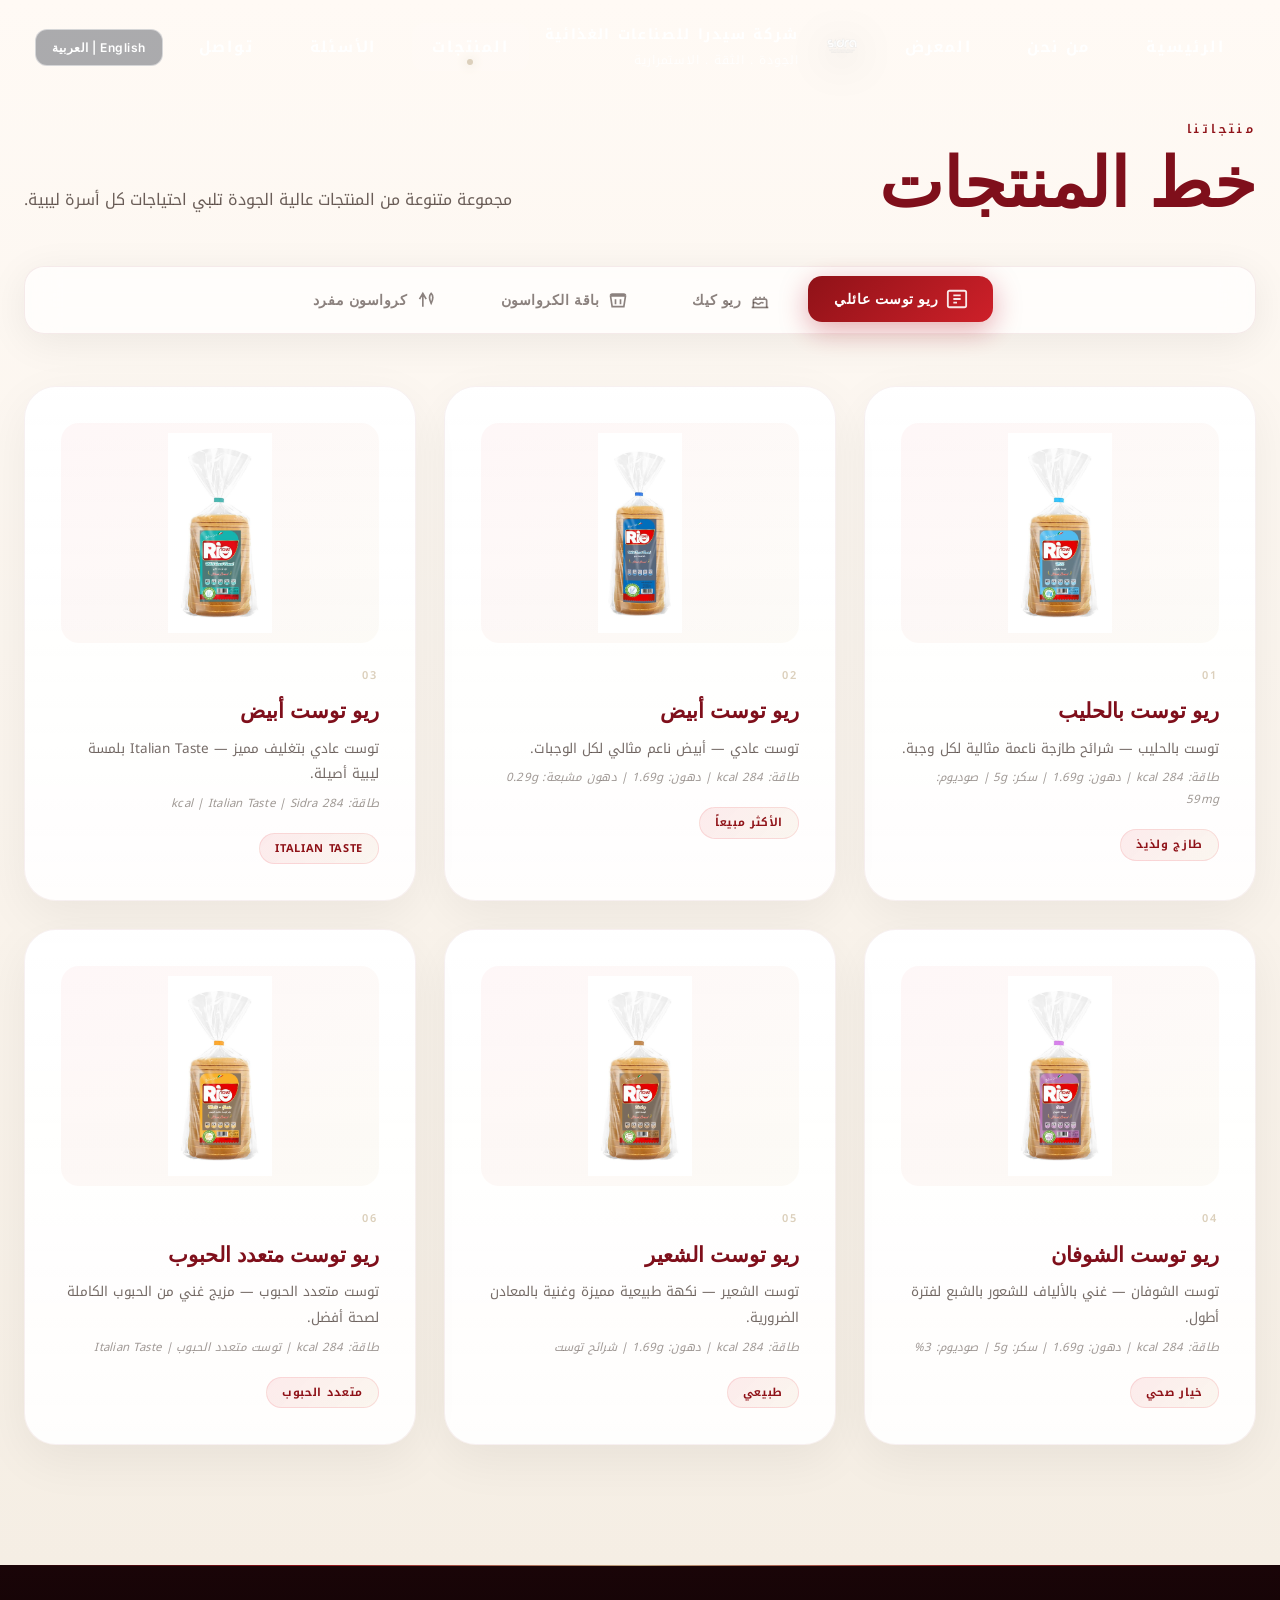
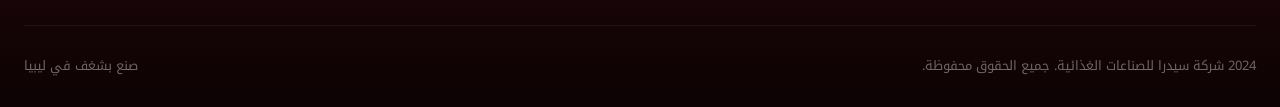
==== commit dd945b05: "Update products.html" ====
--- a/products.html
+++ b/products.html
@@ -113,17 +113,17 @@
             <span class="product-tag">Fresh &amp; Tasty</span>
           </article>
           <article class="product-card">
-            <div class="product-image"><img src="images/RioImages/photo_2026-04-15_20-32-07.jpg" alt="Rio Toast White Bread" loading="lazy"></div>
+            <div class="product-image"><img src="images/RioImages/photo_2026-04-15_20-32-07.jpg" alt="Rio Toast White" loading="lazy"></div>
             <div class="product-index">02</div>
-            <h3>Rio Toast White Bread</h3>
-            <p>خبز توست عادي — أبيض ناعم مثالي لكل الوجبات.<br><span class="product-nutrition">طاقة: 284 kcal | دهون: 1.69g | دهون مشبعة: 0.29g</span></p>
+            <h3>Rio Toast White</h3>
+            <p>توست عادي — أبيض ناعم مثالي لكل الوجبات.<br><span class="product-nutrition">طاقة: 284 kcal | دهون: 1.69g | دهون مشبعة: 0.29g</span></p>
             <span class="product-tag">Best Seller</span>
           </article>
           <article class="product-card">
-            <div class="product-image"><img src="images/RioImages/photo_2026-04-15_20-32-20.jpg" alt="Rio Toast White Bread Teal" loading="lazy"></div>
+            <div class="product-image"><img src="images/RioImages/photo_2026-04-15_20-32-20.jpg" alt="Rio Toast White Teal" loading="lazy"></div>
             <div class="product-index">03</div>
-            <h3>Rio Toast White Bread</h3>
-            <p>خبز توست عادي بتغليف مميز — Italian Taste بلمسة ليبية أصيلة.<br><span class="product-nutrition">طاقة: 284 kcal | Italian Taste | Sidra</span></p>
+            <h3>Rio Toast White</h3>
+            <p>توست عادي بتغليف مميز — Italian Taste بلمسة ليبية أصيلة.<br><span class="product-nutrition">طاقة: 284 kcal | Italian Taste | Sidra</span></p>
             <span class="product-tag">Italian Taste</span>
           </article>
           <article class="product-card">
@@ -137,14 +137,14 @@
             <div class="product-image"><img src="images/RioImages/photo_2026-04-15_20-32-50.jpg" alt="Rio Toast Barley" loading="lazy"></div>
             <div class="product-index">05</div>
             <h3>Rio Toast Barley</h3>
-            <p>توست الشعير — نكهة طبيعية مميزة وغنية بالمعادن الضرورية.<br><span class="product-nutrition">طاقة: 284 kcal | دهون: 1.69g | Sliced Bread</span></p>
+            <p>توست الشعير — نكهة طبيعية مميزة وغنية بالمعادن الضرورية.<br><span class="product-nutrition">طاقة: 284 kcal | دهون: 1.69g | Sliced Toast</span></p>
             <span class="product-tag">Natural</span>
           </article>
           <article class="product-card">
             <div class="product-image"><img src="images/RioImages/photo_2026-04-15_20-32-56.jpg" alt="Rio Toast Multi-Grain" loading="lazy"></div>
             <div class="product-index">06</div>
             <h3>Rio Toast Multi-Grain</h3>
-            <p>خبز توست متعدد الحبوب — مزيج غني من الحبوب الكاملة لصحة أفضل.<br><span class="product-nutrition">طاقة: 284 kcal | خبز توست متعدد الحبوب | Italian Taste</span></p>
+            <p>توست متعدد الحبوب — مزيج غني من الحبوب الكاملة لصحة أفضل.<br><span class="product-nutrition">طاقة: 284 kcal | توست متعدد الحبوب | Italian Taste</span></p>
             <span class="product-tag">Multi-Grain</span>
           </article>
         </div>
--- a/css/style.css
+++ b/css/style.css
@@ -27,10 +27,10 @@
     --surface-2: #171717;
     --text: #fff8f2;
     --muted: #eadac9;
-    --red: #b30f1d;
-    --red-2: #e12634;
-    --gold: #c69a3d;
-    --gold-soft: #f1cf89;
+    --red: #ce2029;
+    --red-2: #8f1218;
+    --gold: #bda27e;
+    --gold-soft: #dcd0bc;
     --white: #fffdf9;
     
     /* Borders & Shadows */
@@ -65,7 +65,7 @@
 body {
   font-family: 'Noto Kufi Arabic', 'Cairo', 'Inter', sans-serif;
     background: #f8f4ee;
-    color: #2b1b15;
+    color: #1a1c20;
     overflow-x: hidden;
     line-height: 1.6;
   }
@@ -93,7 +93,7 @@
   }
   
   ::-webkit-scrollbar-thumb {
-    background: linear-gradient(180deg, var(--red-2), var(--gold));
+    background: var(--red-2);
     border-radius: 10px;
   }
   
@@ -156,14 +156,16 @@
   }
   
   .btn-primary {
-    background: linear-gradient(135deg, var(--red-2) 0%, var(--red) 100%);
+    background: var(--red);
     color: var(--white);
-    box-shadow: 0 12px 40px rgba(179,15,29,.4);
+    box-shadow: 0 8px 25px rgba(206,32,41,.25);
+    border-radius: 50px;
   }
   
   .btn-primary:hover {
     transform: translateY(-3px);
-    box-shadow: 0 20px 50px rgba(179,15,29,.5);
+    box-shadow: 0 15px 35px rgba(206,32,41,.4);
+    background: var(--red-2);
   }
   
   .btn-secondary {
@@ -178,7 +180,95 @@
     border-color: var(--gold-soft);
     transform: translateY(-3px);
   }
-  
+
+  /* --- RIO Shape Buttons --- */
+  .rio-shape-btn {
+    direction: inherit;
+    position: relative;
+    isolation: isolate;
+    overflow: hidden;
+    border: none;
+    border-radius: 50px;
+    color: var(--white);
+    background: var(--red);
+    box-shadow: 0 8px 20px rgba(206,32,41,.25);
+    transition: transform .22s ease, box-shadow .22s ease, background .22s ease;
+  }
+
+  .rio-shape-btn::before {
+    display: none;
+  }
+
+  .rio-shape-btn > * {
+    position: relative;
+    z-index: 1;
+  }
+
+  .rio-shape-btn.btn {
+    color: var(--white);
+    background: var(--red);
+    border: none;
+    min-height: 60px;
+    padding: 16px 36px;
+    letter-spacing: .04em;
+    border-radius: 50px;
+  }
+
+  .btn.btn-secondary.rio-shape-btn {
+    backdrop-filter: none;
+    border: 2px solid var(--white);
+    background: transparent;
+    color: var(--white);
+  }
+  
+  .btn.btn-secondary.rio-shape-btn:hover {
+    background: var(--white);
+    color: var(--red);
+  }
+
+  .products-read-more .btn.rio-shape-btn {
+    min-width: 210px;
+  }
+
+  /* Add the logo-like angled corner on CTA buttons */
+  .hero-actions .btn.rio-shape-btn,
+  .products-read-more .btn.rio-shape-btn {
+    border-radius: 22px 0 86px 22px;
+    clip-path: polygon(0% 0%, 90% 0%, 100% 0%, 97% 42%, 92% 100%, 0% 100%);
+  }
+
+  .lang-btn.rio-shape-btn {
+    min-width: 150px;
+    min-height: 48px;
+    padding: 10px 16px;
+    border-radius: 50px;
+    color: var(--red) !important;
+    background: transparent;
+    border: 2px solid var(--red);
+    box-shadow: none;
+  }
+
+  .lang-btn.rio-shape-btn:hover {
+    color: var(--white) !important;
+    background: var(--red);
+  }
+
+  .navbar.scrolled .lang-btn.rio-shape-btn {
+    color: var(--white) !important;
+    border-color: transparent;
+    background: var(--red);
+  }
+
+  .btn.rio-shape-btn {
+    min-width: 190px;
+  }
+
+  .rio-shape-btn:hover {
+    transform: translateY(-1px);
+    box-shadow: inset 0 2px 6px rgba(255,255,255,.18), 0 10px 22px rgba(0,0,0,.24);
+  }
+
+
   html[lang="ar"] .nav-links a {
     font-size: 15px;
     font-weight: 700;
@@ -338,12 +428,12 @@
   color: rgba(127,15,27,.75);
 }
 
-.navbar.scrolled .lang-btn {
-  color: #5a1515;
-  border-color: rgba(127,15,27,.2);
-  background: rgba(255,255,255,.85);
+.navbar.scrolled .lang-btn.rio-shape-btn {
+  color: #fff !important;
+  border-color: transparent;
+  background: var(--red);
 }
-  
+
   .navbar-inner {
     width: var(--container);
     margin: 0 auto;
@@ -451,9 +541,9 @@
   
   .menu-btn {
     display: none;
-    border: 1px solid rgba(127,15,27,.15);
+    border: 1px solid rgba(225,38,52,.3);
     background: rgba(127,15,27,.05);
-    color: #7f0f1b;
+    color: #c69a3d;
     width: 48px;
     height: 48px;
     border-radius: 14px;
@@ -478,7 +568,7 @@
     align-items: center;
     padding: 140px 0 80px;
     overflow: hidden;
-    background: #1a0508;
+    background: #1a1615;
   }
   
   .hero-bg {
@@ -487,12 +577,20 @@
     z-index: 0;
   }
   
-  .hero-bg img {
+  .hero-bg img.hero-slide {
+    position: absolute;
+    top: 0;
+    left: 0;
     width: 100%;
     height: 100%;
     object-fit: cover;
-    opacity: .6;
+    opacity: 0;
     filter: saturate(1.3) contrast(1.1);
+    transition: opacity 1.2s ease-in-out;
+  }
+  
+  .hero-bg img.hero-slide.active {
+    opacity: 0.6;
   }
   
   .hero-bg::after {
@@ -500,8 +598,8 @@
     position: absolute;
     inset: 0;
     background:
-      linear-gradient(180deg, rgba(15,5,3,.3) 0%, rgba(15,5,3,.2) 30%, rgba(15,5,3,.85) 100%),
-      linear-gradient(90deg, rgba(127,15,27,.3) 0%, transparent 60%);
+      linear-gradient(180deg, rgba(15,5,5,.4) 0%, rgba(15,5,5,.2) 30%, rgba(10,5,5,.85) 100%),
+      linear-gradient(90deg, rgba(120,15,20,.3) 0%, transparent 60%);
   }
   
   .hero-grid {
@@ -801,12 +899,14 @@
   }
   
   .stat-number {
-    font-family: 'Cormorant Garamond', serif;
-    font-size: 48px;
-    font-weight: 700;
+    font-family: 'Inter', 'Poppins', 'Segoe UI', Tahoma, Arial, sans-serif;
+    font-size: 46px;
+    font-weight: 800;
     color: #7f0f1b;
     line-height: 1;
     margin-bottom: 8px;
+    font-variant-numeric: tabular-nums;
+    letter-spacing: .01em;
   }
   
   .stat-label {
@@ -1642,13 +1742,17 @@
     background: linear-gradient(135deg, #0a4fb8, #1877F2);
   }
   
+  .quick-link.instagram {
+    background: linear-gradient(45deg, #f09433 0%, #e6683c 25%, #dc2743 50%, #cc2366 75%, #bc1888 100%);
+  }
+  
   .quick-link.email {
-    background: linear-gradient(135deg, #b30f1d, #e12634);
+    background: linear-gradient(135deg, #2c2c2c, #1a1a1a);
   }
   
   .quick-link.map {
-    background: linear-gradient(135deg, #9a6a12, #d7a63d);
-    color: #1a0805;
+    background: linear-gradient(135deg, #444, #222);
+    color: var(--white);
   }
   
   /* --- Footer --- */
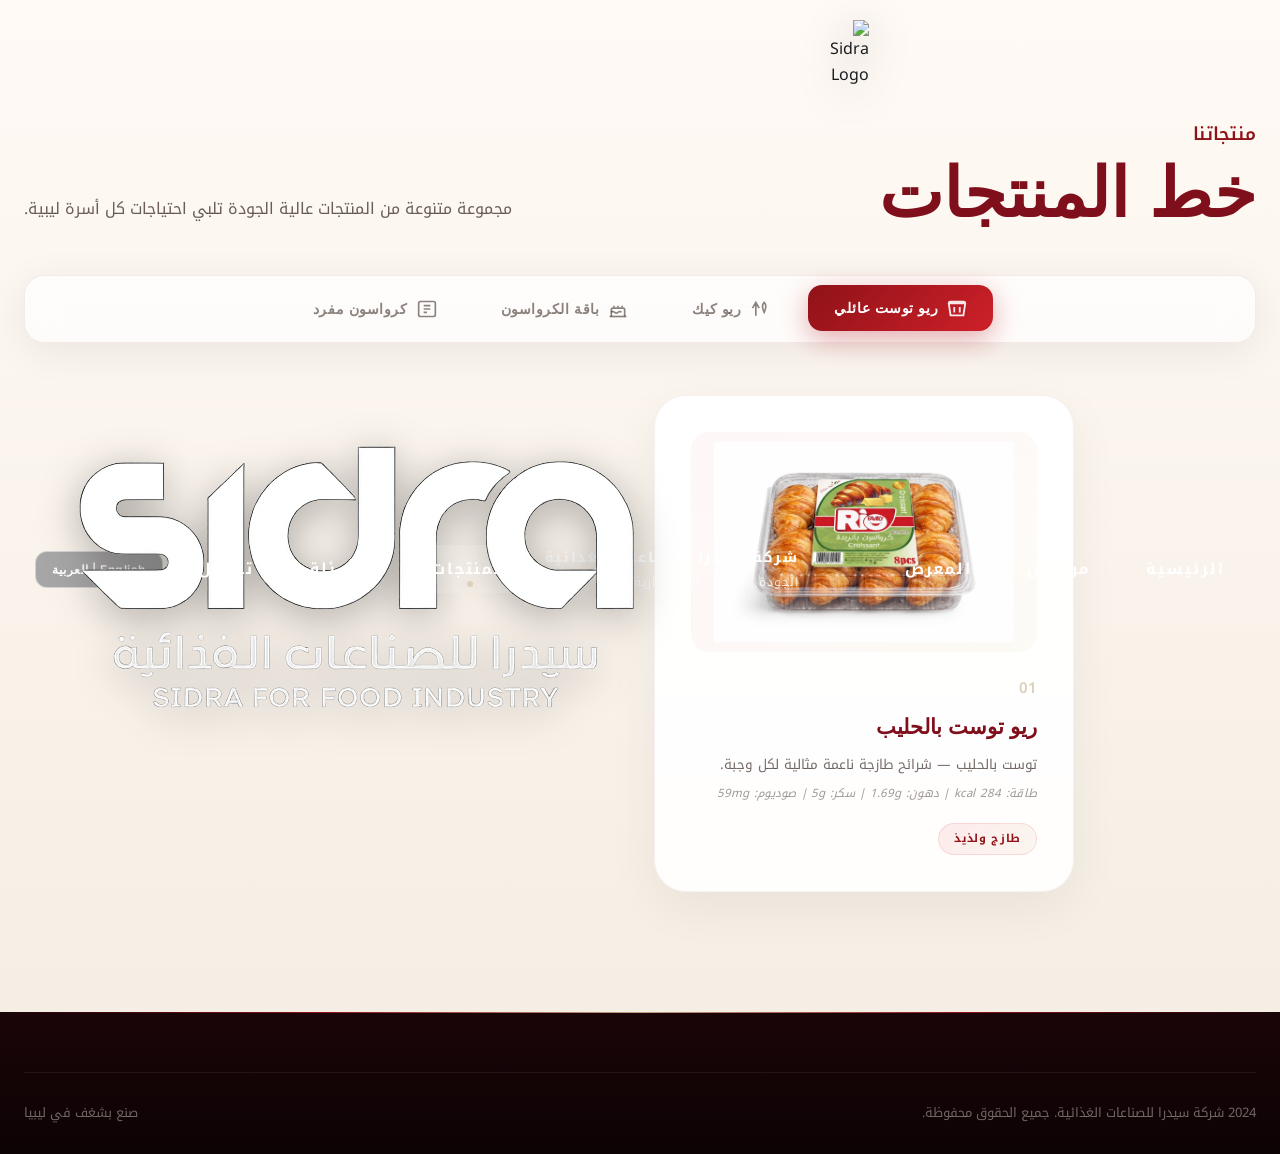
==== commit d27f03ba: "Update products.html" ====
--- a/products.html
+++ b/products.html
@@ -16,7 +16,10 @@
 <body>
   <div class="intro" id="intro">
     <div class="intro-logo-wrap">
-      <img src="images/rio-logo.png" alt="RIO Logo" class="intro-logo">
+      <div class="logo-switch intro-logo">
+        <img src="images/sidra-logo.png" class="switch-img active" alt="Sidra Logo">
+        <img src="images/rio-logo.png" class="switch-img" alt="RIO Logo">
+      </div>
       <div class="intro-line">Sidra Food Industries</div>
     </div>
     <div class="intro-progress">
@@ -31,7 +34,10 @@
         <a href="index.html#about">About</a>
         <a href="index.html#gallery">Gallery</a>
         <div class="brand-area">
-          <img src="images/rio-logo.png" alt="RIO Logo" class="brand-logo">
+          <div class="logo-switch brand-logo">
+            <img src="images/sidra-logo.png" class="switch-img active" alt="Sidra Logo">
+            <img src="images/rio-logo.png" class="switch-img" alt="RIO Logo">
+          </div>
           <div class="logo-wrap">
             <div class="logo">SIDRA FOOD INDUSTRIES</div>
             <div class="logo-sub">Quality . Trust . Continuity</div>
@@ -70,12 +76,18 @@
       </div>
 
       <div class="product-tabs reveal">
-        <button class="product-tab active" data-tab="toast" id="tab-toast">
-          <svg viewBox="0 0 24 24" fill="none" stroke="currentColor" stroke-width="2" width="20" height="20">
-            <rect x="2" y="3" width="20" height="18" rx="2" />
-            <path d="M8 12h8M8 8h8M8 16h4" />
-          </svg>
-          Toast Buckets
+        <button class="product-tab active" data-tab="bucket" id="tab-bucket">
+          <svg viewBox="0 0 24 24" fill="none" stroke="currentColor" stroke-width="2" width="20" height="20">
+            <path d="M3 7h18M3 7a2 2 0 0 1 2-2h14a2 2 0 0 1 2 2M3 7l2 13h14l2-13" />
+            <path d="M9 11v6m6-6v6" />
+          </svg>
+          Croissant Bucket
+        </button>
+        <button class="product-tab" data-tab="single" id="tab-single">
+          <svg viewBox="0 0 24 24" fill="none" stroke="currentColor" stroke-width="2" width="20" height="20">
+            <path d="M3 11l4-7 4 7M7 4v16M17 4c0 0-2 2-2 5s2 7 2 7s2-4 2-7-2-5-2-5z" />
+          </svg>
+          Single Croissant
         </button>
         <button class="product-tab" data-tab="cake" id="tab-cake">
           <svg viewBox="0 0 24 24" fill="none" stroke="currentColor" stroke-width="2" width="20" height="20">
@@ -88,22 +100,66 @@
           </svg>
           Cake
         </button>
-        <button class="product-tab" data-tab="bucket" id="tab-bucket">
-          <svg viewBox="0 0 24 24" fill="none" stroke="currentColor" stroke-width="2" width="20" height="20">
-            <path d="M3 7h18M3 7a2 2 0 0 1 2-2h14a2 2 0 0 1 2 2M3 7l2 13h14l2-13" />
-            <path d="M9 11v6m6-6v6" />
-          </svg>
-          Croissant Bucket
-        </button>
-        <button class="product-tab" data-tab="single" id="tab-single">
-          <svg viewBox="0 0 24 24" fill="none" stroke="currentColor" stroke-width="2" width="20" height="20">
-            <path d="M3 11l4-7 4 7M7 4v16M17 4c0 0-2 2-2 5s2 7 2 7s2-4 2-7-2-5-2-5z" />
-          </svg>
-          Single Croissant
-        </button>
-      </div>
-
-      <div class="product-panel active" id="panel-toast">
+        <button class="product-tab" data-tab="toast" id="tab-toast">
+          <svg viewBox="0 0 24 24" fill="none" stroke="currentColor" stroke-width="2" width="20" height="20">
+            <rect x="2" y="3" width="20" height="18" rx="2" />
+            <path d="M8 12h8M8 8h8M8 16h4" />
+          </svg>
+          Toast Buckets
+        </button>
+      </div>
+
+      <div class="product-panel active" id="panel-bucket">
+        <div class="products-grid reveal products-grid--center">
+          <article class="product-card">
+            <div class="product-image"><img src="images/RioImages/photo_2026-04-15_20-33-02.jpg" alt="Rio Family Croissant Bucket" loading="lazy"></div>
+            <div class="product-index">01</div>
+            <h3>Rio Family — Croissant Bucket</h3>
+            <p>كرواسون بالزبدة عبوة العائلة — 8 قطع في صينية شفافة. هش ومقرمش في كل قضمة.<br><span class="product-nutrition">8 pcs | Butter Croissant | كرواسون بالزبدة | Italian Taste</span></p>
+            <span class="product-tag">Family Pack — 8 pcs</span>
+          </article>
+        </div>
+      </div>
+
+      <div class="product-panel" id="panel-single">
+        <div class="products-grid reveal">
+          <article class="product-card">
+            <div class="product-image"><img src="images/RioImages/photo_2026-04-15_19-39-06.jpg" alt="Rio ONE Croissant Chocolate" loading="lazy"></div>
+            <div class="product-index">01</div>
+            <h3>Rio ONE — Croissant Chocolate</h3>
+            <p>كرواسون شوكولاتة بحجم كبير — عجينة ذهبية هشة محشوة بكريمة الشوكولاتة الإيطالية.<br><span class="product-nutrition">طاقة: 424 kcal | دهون: 22.73g | بروتين: 8.62g | Italian Taste</span></p>
+            <span class="product-tag">Chocolate</span>
+          </article>
+          <article class="product-card">
+            <div class="product-image"><img src="images/RioImages/photo_2026-04-15_19-39-08.jpg" alt="Rio Croissant Chocolate 45g" loading="lazy"></div>
+            <div class="product-index">02</div>
+            <h3>Rio — Croissant Chocolate 45g</h3>
+            <p>كرواسون شوكولاتة فردي — قلب محشو بكريمة شوكولاتة داكنة لذيذة.<br><span class="product-nutrition">45g | كرواسون شوكولاتة | Rio Sidra | No.1 Choice</span></p>
+            <span class="product-tag">Chocolate 45g</span>
+          </article>
+          <article class="product-card">
+            <div class="product-image"><img src="images/RioImages/photo_2026-04-15_20-32-44.jpg" alt="Rio Mini Croissant Chocolate" loading="lazy"></div>
+            <div class="product-index">03</div>
+            <h3>Rio Mini — Croissant Chocolate</h3>
+            <p>ميني كرواسون شوكولاتة — حجم صغير بطعم كبير. مثالي كوجبة خفيفة في أي وقت.<br><span class="product-nutrition">طاقة: 424 kcal | دهون: 22.73g | بروتين: 8.62g | Mini Size</span></p>
+            <span class="product-tag">Mini Chocolate</span>
+          </article>
+        </div>
+      </div>
+
+      <div class="product-panel" id="panel-cake">
+        <div class="products-grid reveal products-grid--center">
+          <article class="product-card">
+            <div class="product-image"><img src="images/RioImages/photo_2026-04-15_19-39-13.jpg" alt="Rio Cake Pound Cake Vanilla" loading="lazy"></div>
+            <div class="product-index">01</div>
+            <h3>Rio Cake — Pound Cake Vanilla</h3>
+            <p>كيك الفانيليا الإيطالي — نعومة لا مثيل لها بعجينة ذهبية مخبوزة بعناية.<br><span class="product-nutrition">طاقة: 337 kcal | دهون: 11.5g | بروتين: 2g | Italian Taste</span></p>
+            <span class="product-tag">Italian Taste</span>
+          </article>
+        </div>
+      </div>
+
+      <div class="product-panel" id="panel-toast">
         <div class="products-grid reveal">
           <article class="product-card">
             <div class="product-image"><img src="images/RioImages/photo_2026-04-15_19-39-31.jpg" alt="Rio Toast Milk" loading="lazy"></div>
@@ -149,56 +205,6 @@
           </article>
         </div>
       </div>
-
-      <div class="product-panel" id="panel-cake">
-        <div class="products-grid reveal products-grid--center">
-          <article class="product-card">
-            <div class="product-image"><img src="images/RioImages/photo_2026-04-15_19-39-13.jpg" alt="Rio Cake Pound Cake Vanilla" loading="lazy"></div>
-            <div class="product-index">01</div>
-            <h3>Rio Cake — Pound Cake Vanilla</h3>
-            <p>كيك الفانيليا الإيطالي — نعومة لا مثيل لها بعجينة ذهبية مخبوزة بعناية.<br><span class="product-nutrition">طاقة: 337 kcal | دهون: 11.5g | بروتين: 2g | Italian Taste</span></p>
-            <span class="product-tag">Italian Taste</span>
-          </article>
-        </div>
-      </div>
-
-      <div class="product-panel" id="panel-bucket">
-        <div class="products-grid reveal products-grid--center">
-          <article class="product-card">
-            <div class="product-image"><img src="images/RioImages/photo_2026-04-15_20-33-02.jpg" alt="Rio Family Croissant Bucket" loading="lazy"></div>
-            <div class="product-index">01</div>
-            <h3>Rio Family — Croissant Bucket</h3>
-            <p>كرواسون بالزبدة عبوة العائلة — 8 قطع في صينية شفافة. هش ومقرمش في كل قضمة.<br><span class="product-nutrition">8 pcs | Butter Croissant | كرواسون بالزبدة | Italian Taste</span></p>
-            <span class="product-tag">Family Pack — 8 pcs</span>
-          </article>
-        </div>
-      </div>
-
-      <div class="product-panel" id="panel-single">
-        <div class="products-grid reveal">
-          <article class="product-card">
-            <div class="product-image"><img src="images/RioImages/photo_2026-04-15_19-39-06.jpg" alt="Rio ONE Croissant Chocolate" loading="lazy"></div>
-            <div class="product-index">01</div>
-            <h3>Rio ONE — Croissant Chocolate</h3>
-            <p>كرواسون شوكولاتة بحجم كبير — عجينة ذهبية هشة محشوة بكريمة الشوكولاتة الإيطالية.<br><span class="product-nutrition">طاقة: 424 kcal | دهون: 22.73g | بروتين: 8.62g | Italian Taste</span></p>
-            <span class="product-tag">Chocolate</span>
-          </article>
-          <article class="product-card">
-            <div class="product-image"><img src="images/RioImages/photo_2026-04-15_19-39-08.jpg" alt="Rio Croissant Chocolate 45g" loading="lazy"></div>
-            <div class="product-index">02</div>
-            <h3>Rio — Croissant Chocolate 45g</h3>
-            <p>كرواسون شوكولاتة فردي — قلب محشو بكريمة شوكولاتة داكنة لذيذة.<br><span class="product-nutrition">45g | كرواسون شوكولاتة | Rio Sidra | No.1 Choice</span></p>
-            <span class="product-tag">Chocolate 45g</span>
-          </article>
-          <article class="product-card">
-            <div class="product-image"><img src="images/RioImages/photo_2026-04-15_20-32-44.jpg" alt="Rio Mini Croissant Chocolate" loading="lazy"></div>
-            <div class="product-index">03</div>
-            <h3>Rio Mini — Croissant Chocolate</h3>
-            <p>ميني كرواسون شوكولاتة — حجم صغير بطعم كبير. مثالي كوجبة خفيفة في أي وقت.<br><span class="product-nutrition">طاقة: 424 kcal | دهون: 22.73g | بروتين: 8.62g | Mini Size</span></p>
-            <span class="product-tag">Mini Chocolate</span>
-          </article>
-        </div>
-      </div>
     </div>
   </section>
 
--- a/css/style.css
+++ b/css/style.css
@@ -353,10 +353,10 @@
   
   .intro-line {
     margin-top: 24px;
-    letter-spacing: .5em;
-    font-size: 12px;
+    letter-spacing: normal;
+    font-size: 16px;
     color: rgba(255,248,242,.85);
-    text-transform: uppercase;
+    text-transform: none;
     animation: fadeLine 1s ease .3s forwards;
     opacity: 0;
   }
@@ -807,9 +807,9 @@
   
   .section-kicker {
     color: var(--red-2);
-    font-size: 12px;
-    letter-spacing: .28em;
-    text-transform: uppercase;
+    font-size: 18px;
+    letter-spacing: normal;
+    text-transform: none;
     margin-bottom: 14px;
     display: block;
     font-weight: 600;
@@ -910,10 +910,11 @@
   }
   
   .stat-label {
-    color: rgba(43,27,21,.6);
-    font-size: 13px;
-    letter-spacing: .1em;
-    text-transform: uppercase;
+    color: rgba(43,27,21,.8);
+    font-size: 16px;
+    letter-spacing: normal;
+    text-transform: none;
+    font-weight: 700;
   }
   
   /* --- About Section --- */
@@ -1241,9 +1242,9 @@
   
   .product-index {
     color: var(--gold-soft);
-    font-size: 11px;
-    letter-spacing: .25em;
-    text-transform: uppercase;
+    font-size: 15px;
+    letter-spacing: normal;
+    text-transform: none;
     margin-bottom: 12px;
     font-weight: 600;
   }
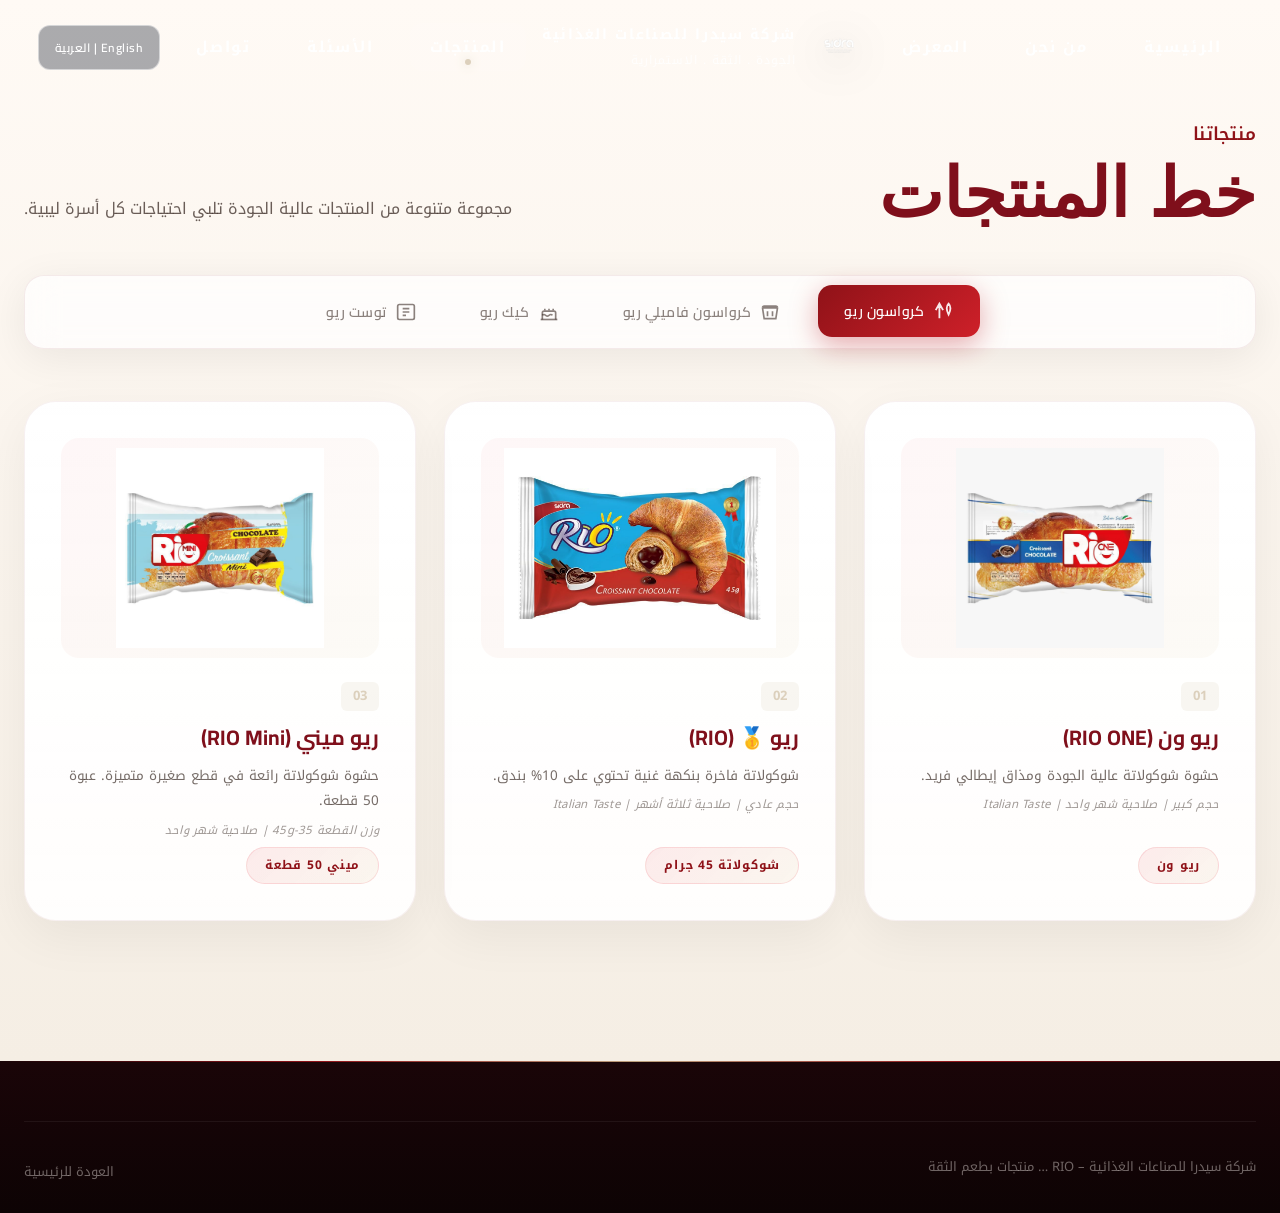
==== commit 9ef5a164: "Update products.html" ====
--- a/products.html
+++ b/products.html
@@ -1,18 +1,20 @@
 <!DOCTYPE html>
 <html lang="ar" dir="rtl">
+
 <head>
   <meta charset="UTF-8" />
   <meta name="viewport" content="width=device-width, initial-scale=1.0" />
-  <title>Products - Sidra Food Industries</title>
+  <title>منتجاتنا - شركة سيدرا</title>
   <meta name="description" content="Explore Sidra Food Industries products including toast, cake, and croissants." />
   <link rel="icon" type="image/png" href="images/rio-logo.png">
   <link rel="preconnect" href="https://fonts.googleapis.com">
   <link rel="preconnect" href="https://fonts.gstatic.com" crossorigin>
   <link
-    href="https://fonts.googleapis.com/css2?family=Noto+Kufi+Arabic:wght@400;500;600;700&family=Cormorant+Garamond:wght@500;600;700&family=Inter:wght@400;500;600;700&family=Marcellus&display=swap"
+    href="https://fonts.googleapis.com/css2?family=Cairo:wght@400;600;700&family=Noto+Kufi+Arabic:wght@400;500;600;700&family=Cormorant+Garamond:wght@500;600;700&family=Inter:wght@400;500;600;700&family=Marcellus&display=swap"
     rel="stylesheet">
   <link rel="stylesheet" href="css/style.css">
 </head>
+
 <body>
   <div class="intro" id="intro">
     <div class="intro-logo-wrap">
@@ -67,8 +69,8 @@
     <div class="container">
       <div class="section-head reveal">
         <div>
-          <span class="section-kicker">Our Products</span>
-          <h2 class="en-title">Product Line</h2>
+          <span class="section-kicker">منتجاتنا</span>
+          <h2 class="en-title">خط المنتجات</h2>
         </div>
         <p class="section-intro">
           مجموعة متنوعة من المنتجات عالية الجودة تلبي احتياجات كل أسرة ليبية.
@@ -76,18 +78,18 @@
       </div>
 
       <div class="product-tabs reveal">
-        <button class="product-tab active" data-tab="bucket" id="tab-bucket">
+        <button class="product-tab active" data-tab="single" id="tab-single">
+          <svg viewBox="0 0 24 24" fill="none" stroke="currentColor" stroke-width="2" width="20" height="20">
+            <path d="M3 11l4-7 4 7M7 4v16M17 4c0 0-2 2-2 5s2 7 2 7s2-4 2-7-2-5-2-5z" />
+          </svg>
+          كرواسون ريو
+        </button>
+        <button class="product-tab" data-tab="bucket" id="tab-bucket">
           <svg viewBox="0 0 24 24" fill="none" stroke="currentColor" stroke-width="2" width="20" height="20">
             <path d="M3 7h18M3 7a2 2 0 0 1 2-2h14a2 2 0 0 1 2 2M3 7l2 13h14l2-13" />
             <path d="M9 11v6m6-6v6" />
           </svg>
-          Croissant Bucket
-        </button>
-        <button class="product-tab" data-tab="single" id="tab-single">
-          <svg viewBox="0 0 24 24" fill="none" stroke="currentColor" stroke-width="2" width="20" height="20">
-            <path d="M3 11l4-7 4 7M7 4v16M17 4c0 0-2 2-2 5s2 7 2 7s2-4 2-7-2-5-2-5z" />
-          </svg>
-          Single Croissant
+          كرواسون فاميلي ريو
         </button>
         <button class="product-tab" data-tab="cake" id="tab-cake">
           <svg viewBox="0 0 24 24" fill="none" stroke="currentColor" stroke-width="2" width="20" height="20">
@@ -98,110 +100,175 @@
             <path d="M12 8v2" />
             <path d="M17 8v2" />
           </svg>
-          Cake
+          كيك ريو
         </button>
         <button class="product-tab" data-tab="toast" id="tab-toast">
           <svg viewBox="0 0 24 24" fill="none" stroke="currentColor" stroke-width="2" width="20" height="20">
             <rect x="2" y="3" width="20" height="18" rx="2" />
             <path d="M8 12h8M8 8h8M8 16h4" />
           </svg>
-          Toast Buckets
-        </button>
-      </div>
-
-      <div class="product-panel active" id="panel-bucket">
-        <div class="products-grid reveal products-grid--center">
-          <article class="product-card">
-            <div class="product-image"><img src="images/RioImages/photo_2026-04-15_20-33-02.jpg" alt="Rio Family Croissant Bucket" loading="lazy"></div>
-            <div class="product-index">01</div>
-            <h3>Rio Family — Croissant Bucket</h3>
-            <p>كرواسون بالزبدة عبوة العائلة — 8 قطع في صينية شفافة. هش ومقرمش في كل قضمة.<br><span class="product-nutrition">8 pcs | Butter Croissant | كرواسون بالزبدة | Italian Taste</span></p>
-            <span class="product-tag">Family Pack — 8 pcs</span>
-          </article>
-        </div>
-      </div>
-
-      <div class="product-panel" id="panel-single">
+          توست ريو
+        </button>
+      </div>
+
+      <!-- RIO Croissant Panel (Order: Rio One, Rio, Rio Mini) -->
+      <div class="product-panel active" id="panel-single">
         <div class="products-grid reveal">
-          <article class="product-card">
-            <div class="product-image"><img src="images/RioImages/photo_2026-04-15_19-39-06.jpg" alt="Rio ONE Croissant Chocolate" loading="lazy"></div>
-            <div class="product-index">01</div>
-            <h3>Rio ONE — Croissant Chocolate</h3>
-            <p>كرواسون شوكولاتة بحجم كبير — عجينة ذهبية هشة محشوة بكريمة الشوكولاتة الإيطالية.<br><span class="product-nutrition">طاقة: 424 kcal | دهون: 22.73g | بروتين: 8.62g | Italian Taste</span></p>
-            <span class="product-tag">Chocolate</span>
-          </article>
-          <article class="product-card">
-            <div class="product-image"><img src="images/RioImages/photo_2026-04-15_19-39-08.jpg" alt="Rio Croissant Chocolate 45g" loading="lazy"></div>
+
+          <!-- 1. Rio ONE -->
+          <article class="product-card">
+            <div class="product-image"><img src="images/RioImages/photo_2026-04-15_19-39-06.jpg"
+                alt="Rio ONE Croissant Chocolate" loading="lazy"></div>
+            <div class="product-index">01</div>
+            <h3>ريو ون (RIO ONE)</h3>
+            <p>حشوة شوكولاتة عالية الجودة ومذاق إيطالي فريد.<br><span class="product-nutrition">حجم كبير | صلاحية شهر واحد | Italian Taste</span></p>
+            <span class="product-tag">ريو ون</span>
+          </article>
+
+          <!-- 2. Rio Regular -->
+          <article class="product-card">
+            <div class="product-image"><img src="images/RioImages/photo_2026-04-15_19-39-08.jpg"
+                alt="Rio Croissant Chocolate 45g" loading="lazy"></div>
             <div class="product-index">02</div>
-            <h3>Rio — Croissant Chocolate 45g</h3>
-            <p>كرواسون شوكولاتة فردي — قلب محشو بكريمة شوكولاتة داكنة لذيذة.<br><span class="product-nutrition">45g | كرواسون شوكولاتة | Rio Sidra | No.1 Choice</span></p>
-            <span class="product-tag">Chocolate 45g</span>
-          </article>
-          <article class="product-card">
-            <div class="product-image"><img src="images/RioImages/photo_2026-04-15_20-32-44.jpg" alt="Rio Mini Croissant Chocolate" loading="lazy"></div>
+            <h3>ريو 🥇 (RIO)</h3>
+            <p>شوكولاتة فاخرة بنكهة غنية تحتوي على 10% بندق.<br><span class="product-nutrition">حجم عادي | صلاحية ثلاثة أشهر | Italian Taste</span></p>
+            <span class="product-tag">شوكولاتة 45 جرام</span>
+          </article>
+
+          <!-- 3. Rio Mini -->
+          <article class="product-card">
+            <div class="product-image"><img src="images/RioImages/photo_2026-04-15_20-32-44.jpg"
+                alt="Rio Mini Croissant Chocolate" loading="lazy"></div>
             <div class="product-index">03</div>
-            <h3>Rio Mini — Croissant Chocolate</h3>
-            <p>ميني كرواسون شوكولاتة — حجم صغير بطعم كبير. مثالي كوجبة خفيفة في أي وقت.<br><span class="product-nutrition">طاقة: 424 kcal | دهون: 22.73g | بروتين: 8.62g | Mini Size</span></p>
-            <span class="product-tag">Mini Chocolate</span>
-          </article>
-        </div>
-      </div>
-
+            <h3>ريو ميني (RIO Mini)</h3>
+            <p>حشوة شوكولاتة رائعة في قطع صغيرة متميزة. عبوة 50 قطعة.<br><span class="product-nutrition">وزن القطعة 35-45g | صلاحية شهر واحد</span></p>
+            <span class="product-tag">ميني 50 قطعة</span>
+          </article>
+        </div>
+      </div>
+
+      <!-- RIO Family Croissant Panel (Order: Family, Butter Preserve, Butter Bag) -->
+      <div class="product-panel" id="panel-bucket">
+        <div class="products-grid reveal">
+
+          <!-- 1. Family Croissant -->
+          <article class="product-card">
+            <div class="product-image"><img src="images/RioImages/photo_2026-04-15_20-33-02.jpg"
+                alt="Rio Family Croissant Bucket" loading="lazy"></div>
+            <div class="product-index">01</div>
+            <h3>كرواسون عائلي — Rio Family</h3>
+            <p>كرواسون بالزبدة عبوة عائلية تحتوي على 8 قطع. وزن القطعة 65 جرام.<br><span class="product-nutrition">8 قطع
+                | صلاحية شهر واحد | Family Pack</span></p>
+            <span class="product-tag">عائلي - 8 قطع</span>
+          </article>
+
+          <!-- 2. Extra Butter (Preserve) -->
+          <article class="product-card">
+            <div class="product-image"><img src="images/RioImages/croissant_b.jpg" alt="كرواسون إكسترا زبدة حافظة" loading="lazy">
+            </div>
+            <div class="product-index">02</div>
+            <h3>كرواسون إكسترا زبدة — حافظة</h3>
+            <p>كرواسون إكسترا زبدة في عبوة حافظة تحتوي على 8 قطع. وزن القطعة 85-90 جرام.<br><span
+                class="product-nutrition">عبوة حافظة | Extra Butter | Premium</span></p>
+            <span class="product-tag">عبوة حافظة</span>
+          </article>
+
+          <!-- 3. Extra Butter (Bag) -->
+          <article class="product-card">
+            <div class="product-image"><img src="images/RioImages/croissant_bag.png" alt="كرواسون إكسترا زبدة كيس" loading="lazy">
+            </div>
+            <div class="product-index">03</div>
+            <h3>كرواسون إكسترا زبدة — كيس</h3>
+            <p>كرواسون إكسترا زبدة في كيس عملي يحتوي على 8 قطع. وزن القطعة 85-90 جرام.<br><span
+                class="product-nutrition">كيس | Extra Butter | Italian Taste</span></p>
+            <span class="product-tag">عبوة كيس</span>
+          </article>
+        </div>
+      </div>
+
+      <!-- RIO Cake Panel -->
       <div class="product-panel" id="panel-cake">
         <div class="products-grid reveal products-grid--center">
           <article class="product-card">
-            <div class="product-image"><img src="images/RioImages/photo_2026-04-15_19-39-13.jpg" alt="Rio Cake Pound Cake Vanilla" loading="lazy"></div>
-            <div class="product-index">01</div>
-            <h3>Rio Cake — Pound Cake Vanilla</h3>
-            <p>كيك الفانيليا الإيطالي — نعومة لا مثيل لها بعجينة ذهبية مخبوزة بعناية.<br><span class="product-nutrition">طاقة: 337 kcal | دهون: 11.5g | بروتين: 2g | Italian Taste</span></p>
-            <span class="product-tag">Italian Taste</span>
-          </article>
-        </div>
-      </div>
-
+            <div class="product-image"><img src="images/RioImages/photo_2026-04-15_19-39-13.jpg"
+                alt="Rio Cake Pound Cake Vanilla" loading="lazy"></div>
+            <div class="product-index">01</div>
+            <h3>باوند كيك — Pound Cake Vanilla</h3>
+            <p>كيك الفانيليا الإيطالي الطازج. وزن 150 جرام.<br><span class="product-nutrition">نكهة الفانيلا | صلاحية 3
+                أشهر | Italian Taste</span></p>
+            <span class="product-tag">فانيليا 150 جرام</span>
+          </article>
+        </div>
+      </div>
+
+      <!-- RIO Toast Panel (Order: Small, Large, Barley, Oats, Milk, Multi) -->
       <div class="product-panel" id="panel-toast">
         <div class="products-grid reveal">
-          <article class="product-card">
-            <div class="product-image"><img src="images/RioImages/photo_2026-04-15_19-39-31.jpg" alt="Rio Toast Milk" loading="lazy"></div>
-            <div class="product-index">01</div>
-            <h3>Rio Toast Milk</h3>
-            <p>توست بالحليب — شرائح طازجة ناعمة مثالية لكل وجبة.<br><span class="product-nutrition">طاقة: 284 kcal | دهون: 1.69g | سكر: 5g | صوديوم: 59mg</span></p>
-            <span class="product-tag">Fresh &amp; Tasty</span>
-          </article>
-          <article class="product-card">
-            <div class="product-image"><img src="images/RioImages/photo_2026-04-15_20-32-07.jpg" alt="Rio Toast White" loading="lazy"></div>
+
+          <!-- 1. Small Toast -->
+          <article class="product-card">
+            <div class="product-image"><img src="images/RioImages/photo_2026-04-15_20-32-20.jpg"
+                alt="Rio Toast White Small" loading="lazy"></div>
+            <div class="product-index">01</div>
+            <h3>توست ريو — عادي صغير</h3>
+            <p>توست عادي بحجم فردي — مثالي للاستخدام اليومي.<br><span class="product-nutrition">طاقة: 284
+                kcal | دهون: 1.69g | Italian Taste</span></p>
+            <span class="product-tag">حجم صغير</span>
+          </article>
+
+          <!-- 2. Large Toast (Family) -->
+          <article class="product-card">
+            <div class="product-image"><img src="images/RioImages/photo_2026-04-15_20-32-07.jpg"
+                alt="Rio Toast White Large" loading="lazy"></div>
             <div class="product-index">02</div>
-            <h3>Rio Toast White</h3>
-            <p>توست عادي — أبيض ناعم مثالي لكل الوجبات.<br><span class="product-nutrition">طاقة: 284 kcal | دهون: 1.69g | دهون مشبعة: 0.29g</span></p>
-            <span class="product-tag">Best Seller</span>
-          </article>
-          <article class="product-card">
-            <div class="product-image"><img src="images/RioImages/photo_2026-04-15_20-32-20.jpg" alt="Rio Toast White Teal" loading="lazy"></div>
+            <h3>توست ريو — عادي كبير (عائلي)</h3>
+            <p>توست عادي بحجم عائلي كبير — ناعم وطازج.<br><span class="product-nutrition">طاقة: 284
+                kcal | دهون: 1.69g | دهون مشبعة: 0.29g</span></p>
+            <span class="product-tag">حجم عائلي</span>
+          </article>
+
+          <!-- 3. Barley Toast -->
+          <article class="product-card">
+            <div class="product-image"><img src="images/RioImages/photo_2026-04-15_20-32-50.jpg" alt="Rio Toast Barley"
+                loading="lazy"></div>
             <div class="product-index">03</div>
-            <h3>Rio Toast White</h3>
-            <p>توست عادي بتغليف مميز — Italian Taste بلمسة ليبية أصيلة.<br><span class="product-nutrition">طاقة: 284 kcal | Italian Taste | Sidra</span></p>
-            <span class="product-tag">Italian Taste</span>
-          </article>
-          <article class="product-card">
-            <div class="product-image"><img src="images/RioImages/photo_2026-04-15_20-32-37.jpg" alt="Rio Toast Oats" loading="lazy"></div>
+            <h3>توست ريو بالشعير</h3>
+            <p>توست بالشعير — نكهة طبيعية مميزة وغنية بالمعادن.<br><span class="product-nutrition">طاقة: 284
+                kcal | دهون: 1.69g | ألياف طبيعية</span></p>
+            <span class="product-tag">شعير</span>
+          </article>
+
+          <!-- 4. Oats Toast -->
+          <article class="product-card">
+            <div class="product-image"><img src="images/RioImages/photo_2026-04-15_20-32-37.jpg" alt="Rio Toast Oats"
+                loading="lazy"></div>
             <div class="product-index">04</div>
-            <h3>Rio Toast Oats</h3>
-            <p>توست الشوفان — غني بالألياف للشعور بالشبع لفترة أطول.<br><span class="product-nutrition">طاقة: 284 kcal | دهون: 1.69g | سكر: 5g | صوديوم: 3%</span></p>
-            <span class="product-tag">Healthy Choice</span>
-          </article>
-          <article class="product-card">
-            <div class="product-image"><img src="images/RioImages/photo_2026-04-15_20-32-50.jpg" alt="Rio Toast Barley" loading="lazy"></div>
+            <h3>توست ريو الشوفان</h3>
+            <p>توست الشوفان — غني بالألياف للشعور بالشبع.<br><span class="product-nutrition">طاقة: 284 kcal |
+                دهون: 1.69g | سكر: 5g</span></p>
+            <span class="product-tag">شوفان</span>
+          </article>
+
+          <!-- 5. Milk Toast -->
+          <article class="product-card">
+            <div class="product-image"><img src="images/RioImages/photo_2026-04-15_19-39-31.jpg" alt="Rio Toast Milk"
+                loading="lazy"></div>
             <div class="product-index">05</div>
-            <h3>Rio Toast Barley</h3>
-            <p>توست الشعير — نكهة طبيعية مميزة وغنية بالمعادن الضرورية.<br><span class="product-nutrition">طاقة: 284 kcal | دهون: 1.69g | Sliced Toast</span></p>
-            <span class="product-tag">Natural</span>
-          </article>
-          <article class="product-card">
-            <div class="product-image"><img src="images/RioImages/photo_2026-04-15_20-32-56.jpg" alt="Rio Toast Multi-Grain" loading="lazy"></div>
+            <h3>توست ريو بالحليب</h3>
+            <p>توست بالحليب — شرائح طازجة ناعمة.<br><span class="product-nutrition">طاقة: 284 kcal |
+                دهون: 1.69g | سكر: 5g</span></p>
+            <span class="product-tag">حليب</span>
+          </article>
+
+          <!-- 6. Multi-Grain Toast -->
+          <article class="product-card">
+            <div class="product-image"><img src="images/RioImages/photo_2026-04-15_20-32-56.jpg"
+                alt="Rio Toast Multi-Grain" loading="lazy"></div>
             <div class="product-index">06</div>
-            <h3>Rio Toast Multi-Grain</h3>
-            <p>توست متعدد الحبوب — مزيج غني من الحبوب الكاملة لصحة أفضل.<br><span class="product-nutrition">طاقة: 284 kcal | توست متعدد الحبوب | Italian Taste</span></p>
-            <span class="product-tag">Multi-Grain</span>
+            <h3>توست ريو متعدد الحبوب</h3>
+            <p>توست متعدد الحبوب — مزيج غني من الحبوب الكاملة لصحة أفضل.<br><span class="product-nutrition">طاقة: 284
+                kcal | حبوب كاملة | Italian Taste</span></p>
+            <span class="product-tag">متعدد الحبوب</span>
           </article>
         </div>
       </div>
@@ -211,8 +278,9 @@
   <footer class="footer">
     <div class="container">
       <div class="footer-bottom">
-        <div>2024 Sidra Food Industries. All rights reserved.</div>
-        <div><a href="index.html#home" style="color: inherit; text-decoration: none;">Back to home</a></div>
+        <div class="footer-company">شركة سيدرا لصناعة الغذائيات</div>
+        <div class="footer-slogan" style="margin-top: 5px; opacity: 0.8;">RIO ... منتجات بطعم الثقة</div>
+        <div style="margin-top: 10px;"><a href="index.html#home" style="color: inherit; text-decoration: none;">العودة للرئيسية</a></div>
       </div>
     </div>
   </footer>
@@ -225,4 +293,5 @@
 
   <script src="javascript/js/main.js"></script>
 </body>
-</html>
+
+</html>
--- a/css/style.css
+++ b/css/style.css
@@ -20,270 +20,270 @@
 /* ============================================
    1. CSS VARIABLES
    ============================================ */
-   :root {
-    /* Colors */
-    --bg: #090909;
-    --surface: #101010;
-    --surface-2: #171717;
-    --text: #fff8f2;
-    --muted: #eadac9;
-    --red: #ce2029;
-    --red-2: #8f1218;
-    --gold: #bda27e;
-    --gold-soft: #dcd0bc;
-    --white: #fffdf9;
-    
-    /* Borders & Shadows */
-    --line: rgba(255,255,255,0.08);
-    --shadow: 0 30px 80px rgba(0,0,0,.35);
-    --shadow-lg: 0 50px 100px rgba(0,0,0,.45);
-    
-    /* Spacing & Sizing */
-    --radius: 24px;
-    --radius-lg: 32px;
-    --container: min(1280px, calc(100% - 48px));
-    
-    /* Transitions */
-    --transition-fast: 0.25s ease;
-    --transition-normal: 0.35s ease;
-    --transition-slow: 0.5s ease;
-  }
-  
-  /* ============================================
+:root {
+  /* Colors */
+  --bg: #090909;
+  --surface: #101010;
+  --surface-2: #171717;
+  --text: #fff8f2;
+  --muted: #eadac9;
+  --red: #ce2029;
+  --red-2: #8f1218;
+  --gold: #bda27e;
+  --gold-soft: #dcd0bc;
+  --white: #fffdf9;
+
+  /* Borders & Shadows */
+  --line: rgba(255, 255, 255, 0.08);
+  --shadow: 0 30px 80px rgba(0, 0, 0, .35);
+  --shadow-lg: 0 50px 100px rgba(0, 0, 0, .45);
+
+  /* Spacing & Sizing */
+  --radius: 24px;
+  --radius-lg: 32px;
+  --container: min(1280px, calc(100% - 48px));
+
+  /* Transitions */
+  --transition-fast: 0.25s ease;
+  --transition-normal: 0.35s ease;
+  --transition-slow: 0.5s ease;
+}
+
+/* ============================================
      2. RESET & BASE STYLES
      ============================================ */
-  * {
-    margin: 0;
-    padding: 0;
-    box-sizing: border-box;
-  }
-  
-  html {
-    scroll-behavior: smooth;
-  }
-  
+* {
+  margin: 0;
+  padding: 0;
+  box-sizing: border-box;
+}
+
+html {
+  scroll-behavior: smooth;
+}
+
 body {
   font-family: 'Noto Kufi Arabic', 'Cairo', 'Inter', sans-serif;
-    background: #f8f4ee;
-    color: #1a1c20;
-    overflow-x: hidden;
-    line-height: 1.6;
-  }
-  
-  /* Background Decorations */
-  body::before {
-    content: '';
-    position: fixed;
-    inset: 0;
-    pointer-events: none;
-    background:
-      radial-gradient(circle at top left, rgba(225,38,52,.06), transparent 30%),
-      radial-gradient(circle at top right, rgba(198,154,61,.07), transparent 32%),
-      radial-gradient(circle at bottom left, rgba(179,15,29,.05), transparent 28%);
-    z-index: -2;
-  }
-  
-  /* Custom Scrollbar */
-  ::-webkit-scrollbar {
-    width: 10px;
-  }
-  
-  ::-webkit-scrollbar-track {
-    background: #f8f4ee;
-  }
-  
-  ::-webkit-scrollbar-thumb {
-    background: var(--red-2);
-    border-radius: 10px;
-  }
-  
-  /* ============================================
+  background: #f8f4ee;
+  color: #1a1c20;
+  overflow-x: hidden;
+  line-height: 1.6;
+}
+
+/* Background Decorations */
+body::before {
+  content: '';
+  position: fixed;
+  inset: 0;
+  pointer-events: none;
+  background:
+    radial-gradient(circle at top left, rgba(225, 38, 52, .06), transparent 30%),
+    radial-gradient(circle at top right, rgba(198, 154, 61, .07), transparent 32%),
+    radial-gradient(circle at bottom left, rgba(179, 15, 29, .05), transparent 28%);
+  z-index: -2;
+}
+
+/* Custom Scrollbar */
+::-webkit-scrollbar {
+  width: 10px;
+}
+
+::-webkit-scrollbar-track {
+  background: #f8f4ee;
+}
+
+::-webkit-scrollbar-thumb {
+  background: var(--red-2);
+  border-radius: 10px;
+}
+
+/* ============================================
      3. TYPOGRAPHY
      ============================================ */
-  .en-title,
-  .nav-links a,
-  .intro-line,
-  .section-kicker,
-  .product-index,
-  .logo-sub,
-  .logo {
+.en-title,
+.nav-links a,
+.intro-line,
+.section-kicker,
+.product-index,
+.logo-sub,
+.logo {
   font-family: 'Noto Kufi Arabic', 'Marcellus', 'Inter', serif;
-  }
-  
-  /* ============================================
+}
+
+/* ============================================
      4. COMPONENTS
      ============================================ */
-  
-  /* --- Container --- */
-  .container {
-    width: var(--container);
-    margin: 0 auto;
-  }
-  
-  /* --- Buttons --- */
-  .btn {
-    display: inline-flex;
-    align-items: center;
-    justify-content: center;
-    gap: 10px;
-    min-width: 180px;
-    padding: 16px 32px;
-    border-radius: 16px;
-    font-size: 13px;
-    letter-spacing: .1em;
-    text-transform: uppercase;
-    text-decoration: none;
-    cursor: pointer;
-    transition: var(--transition-normal);
-    border: none;
-    position: relative;
-    overflow: hidden;
-    font-family: 'Marcellus', 'Inter', serif;
-    font-weight: 600;
-  }
-  
-  .btn::before {
-    content: '';
-    position: absolute;
-    inset: 0;
-    background: linear-gradient(120deg, transparent 20%, rgba(255,255,255,.35) 50%, transparent 80%);
-    transform: translateX(-150%);
-    transition: .7s ease;
-  }
-  
-  .btn:hover::before {
-    transform: translateX(120%);
-  }
-  
-  .btn-primary {
-    background: var(--red);
-    color: var(--white);
-    box-shadow: 0 8px 25px rgba(206,32,41,.25);
-    border-radius: 50px;
-  }
-  
-  .btn-primary:hover {
-    transform: translateY(-3px);
-    box-shadow: 0 15px 35px rgba(206,32,41,.4);
-    background: var(--red-2);
-  }
-  
-  .btn-secondary {
-    border: 2px solid rgba(255,255,255,.25);
-    background: rgba(255,255,255,.08);
-    color: var(--white);
-    backdrop-filter: blur(12px);
-  }
-  
-  .btn-secondary:hover {
-    background: rgba(198,154,61,.15);
-    border-color: var(--gold-soft);
-    transform: translateY(-3px);
-  }
-
-  /* --- RIO Shape Buttons --- */
-  .rio-shape-btn {
-    direction: inherit;
-    position: relative;
-    isolation: isolate;
-    overflow: hidden;
-    border: none;
-    border-radius: 50px;
-    color: var(--white);
-    background: var(--red);
-    box-shadow: 0 8px 20px rgba(206,32,41,.25);
-    transition: transform .22s ease, box-shadow .22s ease, background .22s ease;
-  }
-
-  .rio-shape-btn::before {
-    display: none;
-  }
-
-  .rio-shape-btn > * {
-    position: relative;
-    z-index: 1;
-  }
-
-  .rio-shape-btn.btn {
-    color: var(--white);
-    background: var(--red);
-    border: none;
-    min-height: 60px;
-    padding: 16px 36px;
-    letter-spacing: .04em;
-    border-radius: 50px;
-  }
-
-  .btn.btn-secondary.rio-shape-btn {
-    backdrop-filter: none;
-    border: 2px solid var(--white);
-    background: transparent;
-    color: var(--white);
-  }
-  
-  .btn.btn-secondary.rio-shape-btn:hover {
-    background: var(--white);
-    color: var(--red);
-  }
-
-  .products-read-more .btn.rio-shape-btn {
-    min-width: 210px;
-  }
-
-  /* Add the logo-like angled corner on CTA buttons */
-  .hero-actions .btn.rio-shape-btn,
-  .products-read-more .btn.rio-shape-btn {
-    border-radius: 22px 0 86px 22px;
-    clip-path: polygon(0% 0%, 90% 0%, 100% 0%, 97% 42%, 92% 100%, 0% 100%);
-  }
-
-  .lang-btn.rio-shape-btn {
-    min-width: 150px;
-    min-height: 48px;
-    padding: 10px 16px;
-    border-radius: 50px;
-    color: var(--red) !important;
-    background: transparent;
-    border: 2px solid var(--red);
-    box-shadow: none;
-  }
-
-  .lang-btn.rio-shape-btn:hover {
-    color: var(--white) !important;
-    background: var(--red);
-  }
-
-  .navbar.scrolled .lang-btn.rio-shape-btn {
-    color: var(--white) !important;
-    border-color: transparent;
-    background: var(--red);
-  }
-
-  .btn.rio-shape-btn {
-    min-width: 190px;
-  }
-
-  .rio-shape-btn:hover {
-    transform: translateY(-1px);
-    box-shadow: inset 0 2px 6px rgba(255,255,255,.18), 0 10px 22px rgba(0,0,0,.24);
-  }
-
-
-  html[lang="ar"] .nav-links a {
-    font-size: 15px;
-    font-weight: 700;
-  }
-  
-  html[lang="ar"] .logo {
-    font-size: 14px;
-    letter-spacing: .12em;
-  }
-  
-  html[lang="ar"] .logo-sub {
-    font-size: 12px;
-    letter-spacing: .08em;
-  }
-  
+
+/* --- Container --- */
+.container {
+  width: var(--container);
+  margin: 0 auto;
+}
+
+/* --- Buttons --- */
+.btn {
+  display: inline-flex;
+  align-items: center;
+  justify-content: center;
+  gap: 10px;
+  min-width: 180px;
+  padding: 16px 32px;
+  border-radius: 16px;
+  font-size: 13px;
+  letter-spacing: .1em;
+  text-transform: uppercase;
+  text-decoration: none;
+  cursor: pointer;
+  transition: var(--transition-normal);
+  border: none;
+  position: relative;
+  overflow: hidden;
+  font-family: 'Marcellus', 'Inter', serif;
+  font-weight: 600;
+}
+
+.btn::before {
+  content: '';
+  position: absolute;
+  inset: 0;
+  background: linear-gradient(120deg, transparent 20%, rgba(255, 255, 255, .35) 50%, transparent 80%);
+  transform: translateX(-150%);
+  transition: .7s ease;
+}
+
+.btn:hover::before {
+  transform: translateX(120%);
+}
+
+.btn-primary {
+  background: var(--red);
+  color: var(--white);
+  box-shadow: 0 8px 25px rgba(206, 32, 41, .25);
+  border-radius: 50px;
+}
+
+.btn-primary:hover {
+  transform: translateY(-3px);
+  box-shadow: 0 15px 35px rgba(206, 32, 41, .4);
+  background: var(--red-2);
+}
+
+.btn-secondary {
+  border: 2px solid rgba(255, 255, 255, .25);
+  background: rgba(255, 255, 255, .08);
+  color: var(--white);
+  backdrop-filter: blur(12px);
+}
+
+.btn-secondary:hover {
+  background: rgba(198, 154, 61, .15);
+  border-color: var(--gold-soft);
+  transform: translateY(-3px);
+}
+
+/* --- RIO Shape Buttons --- */
+.rio-shape-btn {
+  direction: inherit;
+  position: relative;
+  isolation: isolate;
+  overflow: hidden;
+  border: none;
+  border-radius: 50px;
+  color: var(--white);
+  background: var(--red);
+  box-shadow: 0 8px 20px rgba(206, 32, 41, .25);
+  transition: transform .22s ease, box-shadow .22s ease, background .22s ease;
+}
+
+.rio-shape-btn::before {
+  display: none;
+}
+
+.rio-shape-btn>* {
+  position: relative;
+  z-index: 1;
+}
+
+.rio-shape-btn.btn {
+  color: var(--white);
+  background: var(--red);
+  border: none;
+  min-height: 60px;
+  padding: 16px 36px;
+  letter-spacing: .04em;
+  border-radius: 50px;
+}
+
+.btn.btn-secondary.rio-shape-btn {
+  backdrop-filter: none;
+  border: 2px solid var(--white);
+  background: transparent;
+  color: var(--white);
+}
+
+.btn.btn-secondary.rio-shape-btn:hover {
+  background: var(--white);
+  color: var(--red);
+}
+
+.products-read-more .btn.rio-shape-btn {
+  min-width: 210px;
+}
+
+/* Add the logo-like angled corner on CTA buttons */
+.hero-actions .btn.rio-shape-btn,
+.products-read-more .btn.rio-shape-btn {
+  border-radius: 22px 0 86px 22px;
+  clip-path: polygon(0% 0%, 90% 0%, 100% 0%, 97% 42%, 92% 100%, 0% 100%);
+}
+
+.lang-btn.rio-shape-btn {
+  min-width: 150px;
+  min-height: 48px;
+  padding: 10px 16px;
+  border-radius: 50px;
+  color: var(--red) !important;
+  background: transparent;
+  border: 2px solid var(--red);
+  box-shadow: none;
+}
+
+.lang-btn.rio-shape-btn:hover {
+  color: var(--white) !important;
+  background: var(--red);
+}
+
+.navbar.scrolled .lang-btn.rio-shape-btn {
+  color: var(--white) !important;
+  border-color: transparent;
+  background: var(--red);
+}
+
+.btn.rio-shape-btn {
+  min-width: 190px;
+}
+
+.rio-shape-btn:hover {
+  transform: translateY(-1px);
+  box-shadow: inset 0 2px 6px rgba(255, 255, 255, .18), 0 10px 22px rgba(0, 0, 0, .24);
+}
+
+
+html[lang="ar"] .nav-links a {
+  font-size: 15px;
+  font-weight: 700;
+}
+
+html[lang="ar"] .logo {
+  font-size: 14px;
+  letter-spacing: .12em;
+}
+
+html[lang="ar"] .logo-sub {
+  font-size: 12px;
+  letter-spacing: .08em;
+}
+
 html[lang="ar"] .hero-actions .btn-primary,
 html[lang="ar"] .hero-actions .btn-secondary {
   font-size: 15px;
@@ -298,116 +298,141 @@
   letter-spacing: 0.06em;
   font-weight: 800;
 }
-  
-  /* ============================================
+
+/* ============================================
      5. LAYOUT
      ============================================ */
-  
-  /* --- Intro / Loading Screen --- */
-  /* ============================================
+
+/* --- Intro / Loading Screen --- */
+/* ============================================
      INTRO / LOADING SCREEN - سريع
      ============================================ */
-  .intro {
-    position: fixed;
-    inset: 0;
-    z-index: 3000;
-    display: flex;
-    align-items: center;
-    justify-content: center;
-    background: linear-gradient(135deg, #1a0204 0%, #3d0509 40%, #55070d 70%, #090909 100%);
-    /* يختفي تلقائياً بعد 1.5 ثانية */
-    animation: introFadeOut 0.5s ease 1.5s forwards;
-  }
-  
-  @keyframes introFadeOut {
-    to {
-      opacity: 0;
-      visibility: hidden;
-      pointer-events: none;
-    }
-  }
-  
-  .intro::before {
-    content: '';
-    position: absolute;
-    inset: 0;
-    background:
-      radial-gradient(circle at 50% 50%, rgba(198,154,61,.25), transparent 25%),
-      radial-gradient(circle at 30% 25%, rgba(255,255,255,.08), transparent 22%);
-    animation: introGlow 3s ease-in-out infinite alternate;
-  }
-  
-  .intro-logo-wrap {
-    position: relative;
-    text-align: center;
-    z-index: 2;
-  }
-  
-  .intro-logo {
-    width: min(380px, 65vw);
-    filter: drop-shadow(0 20px 50px rgba(0,0,0,.6));
-    animation: logoEnter 1s cubic-bezier(.2,.8,.2,1) forwards;
+.intro {
+  position: fixed;
+  inset: 0;
+  z-index: 3000;
+  display: flex;
+  align-items: center;
+  justify-content: center;
+  background: linear-gradient(135deg, #1a0204 0%, #3d0509 40%, #55070d 70%, #090909 100%);
+  /* يختفي تلقائياً بعد 1.5 ثانية */
+  animation: introFadeOut 0.5s ease 1.5s forwards;
+}
+
+@keyframes introFadeOut {
+  to {
+    opacity: 0;
+    visibility: hidden;
+    pointer-events: none;
+  }
+}
+
+.intro::before {
+  content: '';
+  position: absolute;
+  inset: 0;
+  background:
+    radial-gradient(circle at 50% 50%, rgba(198, 154, 61, .25), transparent 25%),
+    radial-gradient(circle at 30% 25%, rgba(255, 255, 255, .08), transparent 22%);
+  animation: introGlow 3s ease-in-out infinite alternate;
+}
+
+.intro-logo-wrap {
+  position: relative;
+  text-align: center;
+  z-index: 2;
+}
+
+.intro-logo {
+  width: min(380px, 65vw);
+  filter: drop-shadow(0 20px 50px rgba(0, 0, 0, .6));
+  animation: logoEnter 1s cubic-bezier(.2, .8, .2, 1) forwards;
+  opacity: 0;
+  transform: translateY(30px) scale(.85);
+}
+
+.intro-line {
+  margin-top: 24px;
+  letter-spacing: normal;
+  font-size: 16px;
+  color: rgba(255, 248, 242, .85);
+  text-transform: none;
+  animation: fadeLine 1s ease .3s forwards;
+  opacity: 0;
+}
+
+.intro-progress {
+  position: absolute;
+  bottom: 60px;
+  left: 50%;
+  transform: translateX(-50%);
+  width: 200px;
+  height: 3px;
+  background: rgba(255, 255, 255, .1);
+  border-radius: 10px;
+  overflow: hidden;
+}
+
+.intro-progress-bar {
+  height: 100%;
+  background: linear-gradient(90deg, var(--red-2), var(--gold-soft));
+  animation: progressBar 1s ease forwards;
+}
+
+@keyframes logoEnter {
+  0% {
     opacity: 0;
     transform: translateY(30px) scale(.85);
   }
-  
-  .intro-line {
-    margin-top: 24px;
-    letter-spacing: normal;
-    font-size: 16px;
-    color: rgba(255,248,242,.85);
-    text-transform: none;
-    animation: fadeLine 1s ease .3s forwards;
-    opacity: 0;
-  }
-  
-  .intro-progress {
-    position: absolute;
-    bottom: 60px;
-    left: 50%;
-    transform: translateX(-50%);
-    width: 200px;
-    height: 3px;
-    background: rgba(255,255,255,.1);
-    border-radius: 10px;
-    overflow: hidden;
-  }
-  
-  .intro-progress-bar {
-    height: 100%;
-    background: linear-gradient(90deg, var(--red-2), var(--gold-soft));
-    animation: progressBar 1s ease forwards;
-  }
-  
-  @keyframes logoEnter {
-    0% { opacity: 0; transform: translateY(30px) scale(.85); }
-    100% { opacity: 1; transform: translateY(0) scale(1); }
-  }
-  
-  @keyframes fadeLine { to { opacity: 1; } }
-  @keyframes introGlow { from { transform: scale(1); } to { transform: scale(1.1); } }
-  @keyframes progressBar { to { width: 100%; } }
-  
-  /* --- Navbar --- */
-  .navbar {
-    position: fixed;
-    top: 0;
-    left: 0;
+
+  100% {
+    opacity: 1;
+    transform: translateY(0) scale(1);
+  }
+}
+
+@keyframes fadeLine {
+  to {
+    opacity: 1;
+  }
+}
+
+@keyframes introGlow {
+  from {
+    transform: scale(1);
+  }
+
+  to {
+    transform: scale(1.1);
+  }
+}
+
+@keyframes progressBar {
+  to {
     width: 100%;
-    z-index: 1000;
-    transition: var(--transition-normal);
-    padding: 20px 0;
+  }
+}
+
+/* --- Navbar --- */
+.navbar {
+  position: fixed;
+  top: 0;
+  left: 0;
+  width: 100%;
+  z-index: 1000;
+  transition: var(--transition-normal);
+  padding: 20px 0;
   background: transparent;
   backdrop-filter: none;
   border-bottom: none;
-  }
-  
-  .navbar.scrolled {
+}
+
+.navbar.scrolled {
   background: rgba(248, 244, 238, 0.96);
   backdrop-filter: blur(16px);
   padding: 14px 0;
-  box-shadow: 0 8px 40px rgba(0,0,0,.12);
-  }
+  box-shadow: 0 8px 40px rgba(0, 0, 0, .12);
+}
 
 .navbar.scrolled .nav-links a {
   color: #5a1515;
@@ -417,7 +442,7 @@
 .navbar.scrolled .nav-links a:hover,
 .navbar.scrolled .nav-links a.active {
   color: var(--red-2);
-  background: rgba(225,38,52,.08);
+  background: rgba(225, 38, 52, .08);
 }
 
 .navbar.scrolled .logo {
@@ -425,7 +450,7 @@
 }
 
 .navbar.scrolled .logo-sub {
-  color: rgba(127,15,27,.75);
+  color: rgba(127, 15, 27, .75);
 }
 
 .navbar.scrolled .lang-btn.rio-shape-btn {
@@ -434,865 +459,1097 @@
   background: var(--red);
 }
 
-  .navbar-inner {
-    width: var(--container);
-    margin: 0 auto;
-    display: flex;
-    align-items: center;
+.navbar-inner {
+  width: var(--container);
+  margin: 0 auto;
+  display: flex;
+  align-items: center;
   justify-content: center;
   gap: 16px;
-    direction: inherit;
-  }
-  
-  .brand-area {
-    display: flex;
-    align-items: center;
-    gap: 16px;
-  }
-  
-  .brand-logo {
-    width: 54px;
-    height: auto;
-    filter: drop-shadow(0 8px 20px rgba(0,0,0,.3));
-    animation: floatY 5s ease-in-out infinite;
-  }
-  
-  .logo-wrap {
-    display: flex;
-    flex-direction: column;
-    gap: 4px;
-  }
-  
-  .logo {
+  direction: inherit;
+}
+
+.brand-area {
+  display: flex;
+  align-items: center;
+  gap: 16px;
+}
+
+.brand-logo {
+  width: 54px;
+  height: auto;
+  filter: drop-shadow(0 8px 20px rgba(0, 0, 0, .3));
+  animation: floatY 5s ease-in-out infinite;
+}
+
+/* --- Logo Switcher --- */
+.logo-switch {
+  position: relative;
+  display: flex;
+  align-items: center;
+  justify-content: center;
+  aspect-ratio: 1;
+  /* Match width/height dynamically */
+}
+
+.logo-switch.brand-logo {
+  height: 54px;
+  /* keep this for navbar */
+}
+
+.logo-switch .switch-img {
+  position: absolute;
+  width: 100%;
+  height: 100%;
+  object-fit: contain;
+  left: 0;
+  top: 0;
+  opacity: 0;
+  transition: opacity 0.6s ease-in-out;
+}
+
+.logo-switch .switch-img.active {
+  opacity: 1;
+}
+
+.logo-wrap {
+  display: flex;
+  flex-direction: column;
+  gap: 4px;
+}
+
+.logo {
   color: #ffffff;
-    letter-spacing: .22em;
-    font-size: 12px;
-    font-weight: 700;
-    text-transform: uppercase;
-  }
-  
-  .logo-sub {
-  color: rgba(255,255,255,.8);
-    font-size: 10px;
-    letter-spacing: .18em;
-    text-transform: uppercase;
-  }
-  
-  .nav-links {
-    display: flex;
-    align-items: center;
+  letter-spacing: .22em;
+  font-size: 12px;
+  font-weight: 700;
+  text-transform: uppercase;
+}
+
+.logo-sub {
+  color: rgba(255, 255, 255, .8);
+  font-size: 10px;
+  letter-spacing: .18em;
+  text-transform: uppercase;
+}
+
+.nav-links {
+  display: flex;
+  align-items: center;
   justify-content: center;
   gap: 16px;
-    direction: inherit;
-  }
-  
-  .nav-links a {
-    position: relative;
+  direction: inherit;
+}
+
+.nav-links a {
+  position: relative;
   color: #ffffff;
-    text-decoration: none;
-    font-size: 13px;
-    letter-spacing: .12em;
-    text-transform: uppercase;
-    padding: 12px 20px;
-    border-radius: 12px;
-    transition: var(--transition-normal);
-    font-weight: 500;
-  }
-  
-  .nav-links a:hover,
-  .nav-links a.active {
+  text-decoration: none;
+  font-size: 13px;
+  letter-spacing: .12em;
+  text-transform: uppercase;
+  padding: 12px 20px;
+  border-radius: 12px;
+  transition: var(--transition-normal);
+  font-weight: 500;
+}
+
+.nav-links a:hover,
+.nav-links a.active {
   color: #ffffff;
-  background: rgba(255,255,255,.12);
-  }
-  
-  .nav-links a.active::after {
-    content: '';
-    position: absolute;
-    bottom: 6px;
-    left: 50%;
-    transform: translateX(-50%);
-    width: 6px;
-    height: 6px;
-    background: var(--gold-soft);
-    border-radius: 50%;
-    box-shadow: 0 0 12px var(--gold-soft);
-  }
-  
-  .lang-btn {
-  border: 1px solid rgba(255,255,255,.5);
-  background: rgba(15,23,42,.35);
+  background: rgba(255, 255, 255, .12);
+}
+
+.nav-links a.active::after {
+  content: '';
+  position: absolute;
+  bottom: 6px;
+  left: 50%;
+  transform: translateX(-50%);
+  width: 6px;
+  height: 6px;
+  background: var(--gold-soft);
+  border-radius: 50%;
+  box-shadow: 0 0 12px var(--gold-soft);
+}
+
+.lang-btn {
+  border: 1px solid rgba(255, 255, 255, .5);
+  background: rgba(15, 23, 42, .35);
   color: #ffffff;
-    border-radius: 12px;
-    padding: 10px 16px;
-    font-size: 12px;
-    font-weight: 600;
-    letter-spacing: .04em;
-    cursor: pointer;
-    transition: var(--transition-fast);
-    font-family: 'Cairo', 'Inter', sans-serif;
-    white-space: nowrap;
-  }
-  
-  .lang-btn:hover {
-    color: var(--red-2);
-    border-color: rgba(225,38,52,.35);
-    background: rgba(225,38,52,.08);
-  }
-  
-  .menu-btn {
-    display: none;
-    border: 1px solid rgba(225,38,52,.3);
-    background: rgba(127,15,27,.05);
-    color: #c69a3d;
-    width: 48px;
-    height: 48px;
-    border-radius: 14px;
-    cursor: pointer;
-    transition: var(--transition-fast);
-  }
-  
-  .menu-btn:hover {
-    background: rgba(225,38,52,.12);
-    border-color: rgba(225,38,52,.3);
-  }
-  
-  /* ============================================
+  border-radius: 12px;
+  padding: 10px 16px;
+  font-size: 12px;
+  font-weight: 600;
+  letter-spacing: .04em;
+  cursor: pointer;
+  transition: var(--transition-fast);
+  font-family: 'Cairo', 'Inter', sans-serif;
+  white-space: nowrap;
+}
+
+.lang-btn:hover {
+  color: var(--red-2);
+  border-color: rgba(225, 38, 52, .35);
+  background: rgba(225, 38, 52, .08);
+}
+
+.menu-btn {
+  display: none;
+  border: 1px solid rgba(225, 38, 52, .3);
+  background: rgba(127, 15, 27, .05);
+  color: #c69a3d;
+  width: 48px;
+  height: 48px;
+  border-radius: 14px;
+  cursor: pointer;
+  transition: var(--transition-fast);
+}
+
+.menu-btn:hover {
+  background: rgba(225, 38, 52, .12);
+  border-color: rgba(225, 38, 52, .3);
+}
+
+/* ============================================
      6. SECTIONS
      ============================================ */
-  
-  /* --- Hero Section --- */
-  .hero {
-    position: relative;
-    min-height: 100vh;
-    display: flex;
-    align-items: center;
-    padding: 140px 0 80px;
-    overflow: hidden;
-    background: #1a1615;
-  }
-  
-  .hero-bg {
-    position: absolute;
-    inset: 0;
-    z-index: 0;
-  }
-  
-  .hero-bg img.hero-slide {
-    position: absolute;
-    top: 0;
-    left: 0;
-    width: 100%;
-    height: 100%;
-    object-fit: cover;
+
+/* --- Hero Section --- */
+.hero {
+  position: relative;
+  min-height: 100vh;
+  display: flex;
+  align-items: center;
+  padding: 140px 0 80px;
+  overflow: hidden;
+  background: #1a1615;
+}
+
+.hero-bg {
+  padding: 14px 0;
+  box-shadow: 0 8px 40px rgba(0, 0, 0, .12);
+}
+
+.navbar.scrolled .nav-links a {
+  color: #5a1515;
+  background: transparent;
+}
+
+.navbar.scrolled .nav-links a:hover,
+.navbar.scrolled .nav-links a.active {
+  color: var(--red-2);
+  background: rgba(225, 38, 52, .08);
+}
+
+.navbar.scrolled .logo {
+  color: #7f0f1b;
+}
+
+.navbar.scrolled .logo-sub {
+  color: rgba(127, 15, 27, .75);
+}
+
+.navbar.scrolled .lang-btn.rio-shape-btn {
+  color: #fff !important;
+  border-color: transparent;
+  background: var(--red);
+}
+
+.navbar-inner {
+  width: var(--container);
+  margin: 0 auto;
+  display: flex;
+  align-items: center;
+  justify-content: center;
+  gap: 16px;
+  direction: inherit;
+}
+
+.brand-area {
+  display: flex;
+  align-items: center;
+  gap: 16px;
+}
+
+.brand-logo {
+  width: 54px;
+  height: auto;
+  filter: drop-shadow(0 8px 20px rgba(0, 0, 0, .3));
+  animation: floatY 5s ease-in-out infinite;
+}
+
+/* --- Logo Switcher --- */
+.logo-switch {
+  position: relative;
+  display: flex;
+  align-items: center;
+  justify-content: center;
+  aspect-ratio: 1;
+  /* Match width/height dynamically */
+}
+
+.logo-switch.brand-logo {
+  height: 54px;
+  /* keep this for navbar */
+}
+
+.logo-switch .switch-img {
+  position: absolute;
+  width: 100%;
+  height: 100%;
+  object-fit: contain;
+  left: 0;
+  top: 0;
+  opacity: 0;
+  transition: opacity 0.6s ease-in-out;
+}
+
+.logo-switch .switch-img.active {
+  opacity: 1;
+}
+
+.logo-wrap {
+  display: flex;
+  flex-direction: column;
+  gap: 4px;
+}
+
+.logo {
+  color: #ffffff;
+  letter-spacing: .22em;
+  font-size: 12px;
+  font-weight: 700;
+  text-transform: uppercase;
+}
+
+.logo-sub {
+  color: rgba(255, 255, 255, .8);
+  font-size: 10px;
+  letter-spacing: .18em;
+  text-transform: uppercase;
+}
+
+.nav-links {
+  display: flex;
+  align-items: center;
+  justify-content: center;
+  gap: 16px;
+  direction: inherit;
+}
+
+.nav-links a {
+  position: relative;
+  color: #ffffff;
+  text-decoration: none;
+  font-size: 13px;
+  letter-spacing: .12em;
+  text-transform: uppercase;
+  padding: 12px 20px;
+  border-radius: 12px;
+  transition: var(--transition-normal);
+  font-weight: 500;
+}
+
+.nav-links a:hover,
+.nav-links a.active {
+  color: #ffffff;
+  background: rgba(255, 255, 255, .12);
+}
+
+.nav-links a.active::after {
+  content: '';
+  position: absolute;
+  bottom: 6px;
+  left: 50%;
+  transform: translateX(-50%);
+  width: 6px;
+  height: 6px;
+  background: var(--gold-soft);
+  border-radius: 50%;
+  box-shadow: 0 0 12px var(--gold-soft);
+}
+
+.lang-btn {
+  border: 1px solid rgba(255, 255, 255, .5);
+  background: rgba(15, 23, 42, .35);
+  color: #ffffff;
+  border-radius: 12px;
+  padding: 10px 16px;
+  font-size: 12px;
+  font-weight: 600;
+  letter-spacing: .04em;
+  cursor: pointer;
+  transition: var(--transition-fast);
+  font-family: 'Cairo', 'Inter', sans-serif;
+  white-space: nowrap;
+}
+
+.lang-btn:hover {
+  color: var(--red-2);
+  border-color: rgba(225, 38, 52, .35);
+  background: rgba(225, 38, 52, .08);
+}
+
+.menu-btn {
+  display: none;
+  border: 1px solid rgba(225, 38, 52, .3);
+  background: rgba(127, 15, 27, .05);
+  color: #c69a3d;
+  width: 48px;
+  height: 48px;
+  border-radius: 14px;
+  cursor: pointer;
+  transition: var(--transition-fast);
+}
+
+.menu-btn:hover {
+  background: rgba(225, 38, 52, .12);
+  border-color: rgba(225, 38, 52, .3);
+}
+
+/* ============================================
+     6. SECTIONS
+     ============================================ */
+
+/* --- Hero Section --- */
+.hero {
+  position: relative;
+  min-height: 100vh;
+  display: flex;
+  align-items: center;
+  padding: 140px 0 80px;
+  overflow: hidden;
+  background: #1a1615;
+}
+
+.hero-bg {
+  position: absolute;
+  inset: 0;
+  z-index: 0;
+}
+
+.hero-bg .hero-slide {
+  position: absolute;
+  top: 0;
+  left: 0;
+  width: 100%;
+  height: 100%;
+  opacity: 0;
+  transition: opacity 1.2s ease-in-out;
+}
+
+.hero-bg .hero-slide img {
+  width: 100%;
+  height: 100%;
+  object-fit: cover;
+  filter: saturate(1.3) contrast(1.1);
+}
+
+.hero-bg .hero-slide.active {
+  opacity: 1;
+  /* Make image fully bright */
+}
+
+.hero-bg::after {
+  content: '';
+  position: absolute;
+  inset: 0;
+  background:
+    linear-gradient(180deg, rgba(15, 5, 5, 0) 0%, rgba(15, 5, 5, 0) 40%, rgba(10, 5, 5, .75) 100%),
+    linear-gradient(90deg, rgba(120, 15, 20, .1) 0%, transparent 40%);
+}
+
+.hero-grid {
+  position: relative;
+  z-index: 2;
+  width: var(--container);
+  margin: 0 auto;
+  display: grid;
+  grid-template-columns: 1fr 1fr;
+  align-items: center;
+  gap: 60px;
+}
+
+.hero-copy {
+  max-width: 600px;
+}
+
+.eyebrow {
+  display: inline-flex;
+  align-items: center;
+  gap: 14px;
+  color: var(--gold-soft);
+  font-size: 11px;
+  letter-spacing: .3em;
+  text-transform: uppercase;
+  margin-bottom: 20px;
+  direction: ltr;
+  font-weight: 600;
+}
+
+.eyebrow::before {
+  content: '';
+  width: 50px;
+  height: 2px;
+  background: linear-gradient(90deg, var(--gold-soft), var(--red-2));
+  border-radius: 2px;
+}
+
+.hero-copy h1 {
+  font-family: 'Cormorant Garamond', serif;
+  font-size: clamp(90px, 12vw, 160px);
+  line-height: .85;
+  letter-spacing: -.02em;
+  color: #fff8ef;
+  text-shadow: 0 20px 60px rgba(0, 0, 0, .5);
+  margin-bottom: 24px;
+  font-weight: 700;
+}
+
+.hero-copy h1.hero-company-title {
+  font-family: 'Cormorant Garamond', serif;
+  font-size: clamp(44px, 6.8vw, 96px);
+  line-height: 1.05;
+  letter-spacing: -0.02em;
+  margin-bottom: 20px;
+}
+
+.hero-copy p {
+  max-width: 480px;
+  font-size: 18px;
+  line-height: 2;
+  color: rgba(255, 248, 242, .95);
+  margin-bottom: 36px;
+  text-shadow: 0 2px 20px rgba(0, 0, 0, .3);
+}
+
+.hero-actions {
+  display: flex;
+  gap: 16px;
+  flex-wrap: wrap;
+}
+
+.hero-visual {
+  position: relative;
+  display: flex;
+  justify-content: center;
+  align-items: center;
+}
+
+.hero-image-container {
+  position: relative;
+  width: min(450px, 100%);
+  aspect-ratio: 1;
+}
+
+.hero-image-bg {
+  position: absolute;
+  inset: -30px;
+  background: radial-gradient(circle, rgba(198, 154, 61, .3), transparent 70%);
+  filter: blur(40px);
+  animation: pulse 4s ease-in-out infinite;
+}
+
+.hero-image {
+  width: 100%;
+  height: 100%;
+  object-fit: contain;
+  filter: drop-shadow(0 30px 60px rgba(0, 0, 0, .4));
+  animation: floatY 6s ease-in-out infinite;
+  position: relative;
+  z-index: 1;
+}
+
+.hero-badge {
+  position: absolute;
+  bottom: 40px;
+  right: -20px;
+  background: linear-gradient(135deg, var(--gold), var(--gold-soft));
+  color: #1a0805;
+  padding: 16px 24px;
+  border-radius: 16px;
+  font-weight: 700;
+  font-size: 14px;
+  box-shadow: 0 15px 40px rgba(198, 154, 61, .4);
+  z-index: 2;
+  animation: floatY 4s ease-in-out infinite 1s;
+}
+
+.hero-badge span {
+  display: block;
+  font-size: 11px;
+  font-weight: 500;
+  opacity: .8;
+  margin-top: 4px;
+}
+
+/* --- Marquee Section --- */
+.marquee-section {
+  background: linear-gradient(90deg, #7f0f1b, #1a0508);
+  padding: 20px 0;
+  overflow: hidden;
+  position: relative;
+}
+
+.marquee-section::before,
+.marquee-section::after {
+  content: '';
+  position: absolute;
+  top: 0;
+  bottom: 0;
+  width: 100px;
+  z-index: 2;
+}
+
+.marquee-section::before {
+  left: 0;
+  background: linear-gradient(90deg, #7f0f1b, transparent);
+}
+
+.marquee-section::after {
+  right: 0;
+  background: linear-gradient(-90deg, #7f0f1b, transparent);
+}
+
+.marquee-content {
+  display: flex;
+  width: max-content;
+  flex-wrap: nowrap;
+  animation: marquee 30s linear infinite;
+  will-change: transform;
+}
+
+.marquee-item {
+  flex-shrink: 0;
+  display: flex;
+  align-items: center;
+  gap: 50px;
+  padding: 0 50px;
+  white-space: nowrap;
+  color: var(--gold-soft);
+  font-size: 14px;
+  letter-spacing: .3em;
+  text-transform: uppercase;
+  font-weight: 600;
+}
+
+.marquee-item svg {
+  width: 24px;
+  height: 24px;
+  opacity: .6;
+}
+
+/* --- Section Base --- */
+.section {
+  position: relative;
+  padding: 120px 0;
+}
+
+.section.alt {
+  background: linear-gradient(180deg, #fffaf5, #f5eee4);
+}
+
+.section.dark {
+  background: linear-gradient(180deg, #0d0806, #1a0a08);
+  color: var(--text);
+}
+
+.section-head {
+  display: flex;
+  align-items: end;
+  justify-content: space-between;
+  gap: 40px;
+  margin-bottom: 50px;
+}
+
+.section-kicker {
+  color: var(--red-2);
+  font-size: 18px;
+  letter-spacing: normal;
+  text-transform: none;
+  margin-bottom: 14px;
+  display: block;
+  font-weight: 600;
+}
+
+.section.dark .section-kicker {
+  color: var(--gold-soft);
+}
+
+.section h2 {
+  font-family: 'Marcellus', 'Cormorant Garamond', serif;
+  font-size: clamp(48px, 6vw, 68px);
+  line-height: .92;
+  color: #7f0f1b;
+  font-weight: 600;
+}
+
+.section.dark h2 {
+  color: var(--text);
+}
+
+.section-intro {
+  max-width: 520px;
+  color: rgba(43, 27, 21, .7);
+  line-height: 2;
+  font-size: 16px;
+}
+
+.section.dark .section-intro {
+  color: rgba(255, 248, 242, .7);
+}
+
+/* --- Stats Section --- */
+.stats-grid {
+  display: grid;
+  grid-template-columns: repeat(4, 1fr);
+  gap: 24px;
+}
+
+.stat-card {
+  background: linear-gradient(180deg, rgba(255, 255, 255, .9), rgba(255, 255, 255, .7));
+  border: 1px solid rgba(127, 15, 27, .08);
+  border-radius: var(--radius);
+  padding: 36px 28px;
+  text-align: center;
+  position: relative;
+  overflow: hidden;
+  transition: var(--transition-normal);
+  backdrop-filter: blur(12px);
+}
+
+.stat-card::before {
+  content: '';
+  position: absolute;
+  top: 0;
+  left: 0;
+  right: 0;
+  height: 4px;
+  background: linear-gradient(90deg, var(--red-2), var(--gold-soft));
+  transform: scaleX(0);
+  transition: var(--transition-normal);
+}
+
+.stat-card:hover {
+  transform: translateY(-8px);
+  box-shadow: 0 20px 50px rgba(0, 0, 0, .1);
+}
+
+.stat-card:hover::before {
+  transform: scaleX(1);
+}
+
+.stat-icon {
+  width: 56px;
+  height: 56px;
+  margin: 0 auto 20px;
+  background: linear-gradient(135deg, rgba(225, 38, 52, .1), rgba(198, 154, 61, .1));
+  border-radius: 16px;
+  display: grid;
+  place-items: center;
+}
+
+.stat-icon svg {
+  width: 28px;
+  height: 28px;
+  color: var(--red-2);
+}
+
+.stat-number {
+  font-family: 'Inter', 'Poppins', 'Segoe UI', Tahoma, Arial, sans-serif;
+  font-size: 46px;
+  font-weight: 800;
+  color: #7f0f1b;
+  line-height: 1;
+  margin-bottom: 8px;
+  font-variant-numeric: tabular-nums;
+  letter-spacing: .01em;
+}
+
+.stat-label {
+  color: rgba(43, 27, 21, .8);
+  font-size: 16px;
+  letter-spacing: normal;
+  text-transform: none;
+  font-weight: 700;
+}
+
+/* --- About Section --- */
+.about-grid {
+  display: grid;
+  grid-template-columns: 1fr 1fr;
+  gap: 40px;
+  align-items: stretch;
+}
+
+.about-card {
+  background: linear-gradient(180deg, rgba(255, 255, 255, .95), rgba(255, 255, 255, .8));
+  border: 1px solid rgba(127, 15, 27, .06);
+  border-radius: var(--radius-lg);
+  box-shadow: 0 20px 60px rgba(0, 0, 0, .08);
+  padding: 44px;
+  backdrop-filter: blur(12px);
+}
+
+.about-card p {
+  color: rgba(43, 27, 21, .75);
+  line-height: 2.2;
+  font-size: 16px;
+  margin-bottom: 24px;
+}
+
+.about-features {
+  display: grid;
+  grid-template-columns: repeat(2, 1fr);
+  gap: 18px;
+  margin-top: 24px;
+}
+
+.feature {
+  padding: 22px;
+  border-radius: 20px;
+  background: linear-gradient(135deg, rgba(225, 38, 52, .04), rgba(198, 154, 61, .03));
+  border: 1px solid rgba(127, 15, 27, .06);
+  transition: var(--transition-normal);
+  position: relative;
+  overflow: hidden;
+}
+
+.feature::before {
+  content: '';
+  position: absolute;
+  top: 0;
+  left: 0;
+  width: 4px;
+  height: 100%;
+  background: linear-gradient(180deg, var(--red-2), var(--gold-soft));
+  transform: scaleY(0);
+  transition: var(--transition-normal);
+}
+
+.feature:hover {
+  transform: translateY(-4px) translateX(4px);
+  box-shadow: 0 15px 40px rgba(0, 0, 0, .1);
+}
+
+.feature:hover::before {
+  transform: scaleY(1);
+}
+
+.feature-icon {
+  width: 44px;
+  height: 44px;
+  background: linear-gradient(135deg, rgba(225, 38, 52, .12), rgba(198, 154, 61, .08));
+  border-radius: 12px;
+  display: grid;
+  place-items: center;
+  margin-bottom: 14px;
+}
+
+.feature-icon svg {
+  width: 22px;
+  height: 22px;
+  color: var(--red-2);
+}
+
+.feature h4 {
+  color: #7f0f1b;
+  margin-bottom: 8px;
+  font-size: 17px;
+  font-weight: 700;
+}
+
+.feature p {
+  margin: 0;
+  color: rgba(43, 27, 21, .6);
+  font-size: 13px;
+  line-height: 1.9;
+}
+
+.about-image-card {
+  overflow: hidden;
+  min-height: 500px;
+  position: relative;
+  border-radius: var(--radius-lg);
+  border: 1px solid rgba(127, 15, 27, .06);
+  box-shadow: 0 30px 80px rgba(0, 0, 0, .12);
+}
+
+.about-image-card img {
+  width: 100%;
+  height: 100%;
+  object-fit: cover;
+  display: block;
+  transition: transform 1.5s ease, filter 1s ease;
+}
+
+.about-image-card:hover img {
+  transform: scale(1.08);
+  filter: saturate(1.1) contrast(1.05);
+}
+
+.about-image-card::after {
+  content: '';
+  position: absolute;
+  inset: 0;
+  background: linear-gradient(180deg, transparent 50%, rgba(127, 15, 27, .3) 100%);
+  pointer-events: none;
+}
+
+/* --- Gallery Section --- */
+.gallery-grid {
+  display: grid;
+  grid-template-columns: repeat(4, 1fr);
+  grid-template-rows: repeat(2, 240px);
+  gap: 20px;
+}
+
+.gallery-item {
+  position: relative;
+  overflow: hidden;
+  border-radius: var(--radius);
+}
+
+.gallery-item--placeholder {
+  display: flex;
+  align-items: center;
+  justify-content: center;
+  text-align: center;
+  min-height: 100%;
+  cursor: default;
+  background: linear-gradient(160deg, rgba(255, 251, 246, 0.95) 0%, rgba(127, 15, 27, 0.06) 100%);
+  border: 2px dashed rgba(127, 15, 27, 0.22);
+  box-shadow: inset 0 1px 0 rgba(255, 255, 255, 0.65);
+  transition: border-color var(--transition-normal), background var(--transition-normal),
+    box-shadow var(--transition-normal);
+}
+
+.gallery-item--placeholder:hover {
+  border-color: rgba(198, 154, 61, 0.55);
+  background: linear-gradient(160deg, rgba(255, 252, 247, 1) 0%, rgba(198, 154, 61, 0.1) 100%);
+  box-shadow: inset 0 1px 0 rgba(255, 255, 255, 0.8), 0 10px 28px rgba(127, 15, 27, 0.08);
+}
+
+.gallery-label {
+  display: block;
+  padding: 20px 16px;
+  color: #7f0f1b;
+  font-weight: 700;
+  font-size: clamp(15px, 1.5vw, 18px);
+  letter-spacing: 0.04em;
+  line-height: 1.35;
+}
+
+html[lang="ar"] .gallery-label {
+  letter-spacing: 0.02em;
+  font-weight: 800;
+}
+
+.gallery-item:first-child {
+  grid-column: span 2;
+  grid-row: span 2;
+}
+
+/* --- Products Section --- */
+
+/* ---- Category Tab Bar ---- */
+.product-tabs {
+  display: flex;
+  align-items: center;
+  justify-content: center;
+  gap: 12px;
+  flex-wrap: wrap;
+  margin-bottom: 52px;
+  background: rgba(255, 255, 255, .7);
+  backdrop-filter: blur(16px);
+  border: 1px solid rgba(127, 15, 27, .08);
+  border-radius: 20px;
+  padding: 10px;
+  box-shadow: 0 8px 40px rgba(0, 0, 0, .07);
+}
+
+.product-tab {
+  display: inline-flex;
+  align-items: center;
+  gap: 9px;
+  padding: 13px 26px;
+  border: none;
+  border-radius: 14px;
+  background: transparent;
+  color: rgba(43, 27, 21, .55);
+  font-family: 'Cairo', 'Marcellus', sans-serif;
+  font-size: 14px;
+  font-weight: 600;
+  letter-spacing: .04em;
+  cursor: pointer;
+  transition: all 0.3s cubic-bezier(.4, 0, .2, 1);
+  position: relative;
+  white-space: nowrap;
+}
+
+.product-tab svg {
+  flex-shrink: 0;
+  transition: transform 0.3s ease;
+}
+
+.product-tab:hover {
+  color: var(--red-2);
+  background: rgba(225, 38, 52, .07);
+}
+
+.product-tab:hover svg {
+  transform: scale(1.15) rotate(-5deg);
+}
+
+.product-tab.active {
+  background: linear-gradient(135deg, var(--red-2) 0%, var(--red) 100%);
+  color: #fff;
+  box-shadow: 0 8px 28px rgba(179, 15, 29, .35);
+  transform: translateY(-1px);
+}
+
+.product-tab.active svg {
+  color: rgba(255, 255, 255, .9);
+  transform: scale(1.1);
+}
+
+/* ---- Product Panels ---- */
+.product-panel {
+  display: none;
+  animation: panelFade 0.45s ease;
+}
+
+.product-panel.active {
+  display: block;
+}
+
+@keyframes panelFade {
+  from {
     opacity: 0;
-    filter: saturate(1.3) contrast(1.1);
-    transition: opacity 1.2s ease-in-out;
-  }
-  
-  .hero-bg img.hero-slide.active {
-    opacity: 0.6;
-  }
-  
-  .hero-bg::after {
-    content: '';
-    position: absolute;
-    inset: 0;
-    background:
-      linear-gradient(180deg, rgba(15,5,5,.4) 0%, rgba(15,5,5,.2) 30%, rgba(10,5,5,.85) 100%),
-      linear-gradient(90deg, rgba(120,15,20,.3) 0%, transparent 60%);
-  }
-  
-  .hero-grid {
-    position: relative;
-    z-index: 2;
-    width: var(--container);
-    margin: 0 auto;
-    display: grid;
-    grid-template-columns: 1fr 1fr;
-    align-items: center;
-    gap: 60px;
-  }
-  
-  .hero-copy {
-    max-width: 600px;
-  }
-  
-  .eyebrow {
-    display: inline-flex;
-    align-items: center;
-    gap: 14px;
-    color: var(--gold-soft);
-    font-size: 11px;
-    letter-spacing: .3em;
-    text-transform: uppercase;
-    margin-bottom: 20px;
-    direction: ltr;
-    font-weight: 600;
-  }
-  
-  .eyebrow::before {
-    content: '';
-    width: 50px;
-    height: 2px;
-    background: linear-gradient(90deg, var(--gold-soft), var(--red-2));
-    border-radius: 2px;
-  }
-  
-  .hero-copy h1 {
-    font-family: 'Cormorant Garamond', serif;
-    font-size: clamp(90px, 12vw, 160px);
-    line-height: .85;
-    letter-spacing: -.02em;
-    color: #fff8ef;
-    text-shadow: 0 20px 60px rgba(0,0,0,.5);
-    margin-bottom: 24px;
-    font-weight: 700;
-  }
-
-  .hero-copy h1.hero-company-title {
-    font-family: 'Cormorant Garamond', serif;
-    font-size: clamp(44px, 6.8vw, 96px);
-    line-height: 1.05;
-    letter-spacing: -0.02em;
-    margin-bottom: 20px;
-  }
-  
-  .hero-copy p {
-    max-width: 480px;
-    font-size: 18px;
-    line-height: 2;
-    color: rgba(255,248,242,.95);
-    margin-bottom: 36px;
-    text-shadow: 0 2px 20px rgba(0,0,0,.3);
-  }
-  
-  .hero-actions {
-    display: flex;
-    gap: 16px;
-    flex-wrap: wrap;
-  }
-  
-  .hero-visual {
-    position: relative;
-    display: flex;
-    justify-content: center;
-    align-items: center;
-  }
-  
-  .hero-image-container {
-    position: relative;
-    width: min(450px, 100%);
-    aspect-ratio: 1;
-  }
-  
-  .hero-image-bg {
-    position: absolute;
-    inset: -30px;
-    background: radial-gradient(circle, rgba(198,154,61,.3), transparent 70%);
-    filter: blur(40px);
-    animation: pulse 4s ease-in-out infinite;
-  }
-  
-  .hero-image {
-    width: 100%;
-    height: 100%;
-    object-fit: contain;
-    filter: drop-shadow(0 30px 60px rgba(0,0,0,.4));
-    animation: floatY 6s ease-in-out infinite;
-    position: relative;
-    z-index: 1;
-  }
-  
-  .hero-badge {
-    position: absolute;
-    bottom: 40px;
-    right: -20px;
-    background: linear-gradient(135deg, var(--gold), var(--gold-soft));
-    color: #1a0805;
-    padding: 16px 24px;
-    border-radius: 16px;
-    font-weight: 700;
-    font-size: 14px;
-    box-shadow: 0 15px 40px rgba(198,154,61,.4);
-    z-index: 2;
-    animation: floatY 4s ease-in-out infinite 1s;
-  }
-  
-  .hero-badge span {
-    display: block;
-    font-size: 11px;
-    font-weight: 500;
-    opacity: .8;
-    margin-top: 4px;
-  }
-  
-  /* --- Marquee Section --- */
-  .marquee-section {
-    background: linear-gradient(90deg, #7f0f1b, #1a0508);
-    padding: 20px 0;
-    overflow: hidden;
-    position: relative;
-  }
-  
-  .marquee-section::before,
-  .marquee-section::after {
-    content: '';
-    position: absolute;
-    top: 0;
-    bottom: 0;
-    width: 100px;
-    z-index: 2;
-  }
-  
-  .marquee-section::before {
-    left: 0;
-    background: linear-gradient(90deg, #7f0f1b, transparent);
-  }
-  
-  .marquee-section::after {
-    right: 0;
-    background: linear-gradient(-90deg, #7f0f1b, transparent);
-  }
-  
-  .marquee-content {
-    display: flex;
-    width: max-content;
-    flex-wrap: nowrap;
-    animation: marquee 30s linear infinite;
-    will-change: transform;
-  }
-  
-  .marquee-item {
-    flex-shrink: 0;
-    display: flex;
-    align-items: center;
-    gap: 50px;
-    padding: 0 50px;
-    white-space: nowrap;
-    color: var(--gold-soft);
-    font-size: 14px;
-    letter-spacing: .3em;
-    text-transform: uppercase;
-    font-weight: 600;
-  }
-  
-  .marquee-item svg {
-    width: 24px;
-    height: 24px;
-    opacity: .6;
-  }
-  
-  /* --- Section Base --- */
-  .section {
-    position: relative;
-    padding: 120px 0;
-  }
-  
-  .section.alt {
-    background: linear-gradient(180deg, #fffaf5, #f5eee4);
-  }
-  
-  .section.dark {
-    background: linear-gradient(180deg, #0d0806, #1a0a08);
-    color: var(--text);
-  }
-  
-  .section-head {
-    display: flex;
-    align-items: end;
-    justify-content: space-between;
-    gap: 40px;
-    margin-bottom: 50px;
-  }
-  
-  .section-kicker {
-    color: var(--red-2);
-    font-size: 18px;
-    letter-spacing: normal;
-    text-transform: none;
-    margin-bottom: 14px;
-    display: block;
-    font-weight: 600;
-  }
-  
-  .section.dark .section-kicker {
-    color: var(--gold-soft);
-  }
-  
-  .section h2 {
-    font-family: 'Marcellus', 'Cormorant Garamond', serif;
-    font-size: clamp(48px, 6vw, 68px);
-    line-height: .92;
-    color: #7f0f1b;
-    font-weight: 600;
-  }
-  
-  .section.dark h2 {
-    color: var(--text);
-  }
-  
-  .section-intro {
-    max-width: 520px;
-    color: rgba(43,27,21,.7);
-    line-height: 2;
-    font-size: 16px;
-  }
-  
-  .section.dark .section-intro {
-    color: rgba(255,248,242,.7);
-  }
-  
-  /* --- Stats Section --- */
-  .stats-grid {
-    display: grid;
-    grid-template-columns: repeat(4, 1fr);
-    gap: 24px;
-  }
-  
-  .stat-card {
-    background: linear-gradient(180deg, rgba(255,255,255,.9), rgba(255,255,255,.7));
-    border: 1px solid rgba(127,15,27,.08);
-    border-radius: var(--radius);
-    padding: 36px 28px;
-    text-align: center;
-    position: relative;
-    overflow: hidden;
-    transition: var(--transition-normal);
-    backdrop-filter: blur(12px);
-  }
-  
-  .stat-card::before {
-    content: '';
-    position: absolute;
-    top: 0;
-    left: 0;
-    right: 0;
-    height: 4px;
-    background: linear-gradient(90deg, var(--red-2), var(--gold-soft));
-    transform: scaleX(0);
-    transition: var(--transition-normal);
-  }
-  
-  .stat-card:hover {
-    transform: translateY(-8px);
-    box-shadow: 0 20px 50px rgba(0,0,0,.1);
-  }
-  
-  .stat-card:hover::before {
-    transform: scaleX(1);
-  }
-  
-  .stat-icon {
-    width: 56px;
-    height: 56px;
-    margin: 0 auto 20px;
-    background: linear-gradient(135deg, rgba(225,38,52,.1), rgba(198,154,61,.1));
-    border-radius: 16px;
-    display: grid;
-    place-items: center;
-  }
-  
-  .stat-icon svg {
-    width: 28px;
-    height: 28px;
-    color: var(--red-2);
-  }
-  
-  .stat-number {
-    font-family: 'Inter', 'Poppins', 'Segoe UI', Tahoma, Arial, sans-serif;
-    font-size: 46px;
-    font-weight: 800;
-    color: #7f0f1b;
-    line-height: 1;
-    margin-bottom: 8px;
-    font-variant-numeric: tabular-nums;
-    letter-spacing: .01em;
-  }
-  
-  .stat-label {
-    color: rgba(43,27,21,.8);
-    font-size: 16px;
-    letter-spacing: normal;
-    text-transform: none;
-    font-weight: 700;
-  }
-  
-  /* --- About Section --- */
-  .about-grid {
-    display: grid;
-    grid-template-columns: 1fr 1fr;
-    gap: 40px;
-    align-items: stretch;
-  }
-  
-  .about-card {
-    background: linear-gradient(180deg, rgba(255,255,255,.95), rgba(255,255,255,.8));
-    border: 1px solid rgba(127,15,27,.06);
-    border-radius: var(--radius-lg);
-    box-shadow: 0 20px 60px rgba(0,0,0,.08);
-    padding: 44px;
-    backdrop-filter: blur(12px);
-  }
-  
-  .about-card p {
-    color: rgba(43,27,21,.75);
-    line-height: 2.2;
-    font-size: 16px;
-    margin-bottom: 24px;
-  }
-  
-  .about-features {
-    display: grid;
-    grid-template-columns: repeat(2, 1fr);
-    gap: 18px;
-    margin-top: 24px;
-  }
-  
-  .feature {
-    padding: 22px;
-    border-radius: 20px;
-    background: linear-gradient(135deg, rgba(225,38,52,.04), rgba(198,154,61,.03));
-    border: 1px solid rgba(127,15,27,.06);
-    transition: var(--transition-normal);
-    position: relative;
-    overflow: hidden;
-  }
-  
-  .feature::before {
-    content: '';
-    position: absolute;
-    top: 0;
-    left: 0;
-    width: 4px;
-    height: 100%;
-    background: linear-gradient(180deg, var(--red-2), var(--gold-soft));
-    transform: scaleY(0);
-    transition: var(--transition-normal);
-  }
-  
-  .feature:hover {
-    transform: translateY(-4px) translateX(4px);
-    box-shadow: 0 15px 40px rgba(0,0,0,.1);
-  }
-  
-  .feature:hover::before {
-    transform: scaleY(1);
-  }
-  
-  .feature-icon {
-    width: 44px;
-    height: 44px;
-    background: linear-gradient(135deg, rgba(225,38,52,.12), rgba(198,154,61,.08));
-    border-radius: 12px;
-    display: grid;
-    place-items: center;
-    margin-bottom: 14px;
-  }
-  
-  .feature-icon svg {
-    width: 22px;
-    height: 22px;
-    color: var(--red-2);
-  }
-  
-  .feature h4 {
-    color: #7f0f1b;
-    margin-bottom: 8px;
-    font-size: 17px;
-    font-weight: 700;
-  }
-  
-  .feature p {
-    margin: 0;
-    color: rgba(43,27,21,.6);
-    font-size: 13px;
-    line-height: 1.9;
-  }
-  
-  .about-image-card {
-    overflow: hidden;
-    min-height: 500px;
-    position: relative;
-    border-radius: var(--radius-lg);
-    border: 1px solid rgba(127,15,27,.06);
-    box-shadow: 0 30px 80px rgba(0,0,0,.12);
-  }
-  
-  .about-image-card img {
-    width: 100%;
-    height: 100%;
-    object-fit: cover;
-    display: block;
-    transition: transform 1.5s ease, filter 1s ease;
-  }
-  
-  .about-image-card:hover img {
-    transform: scale(1.08);
-    filter: saturate(1.1) contrast(1.05);
-  }
-  
-  .about-image-card::after {
-    content: '';
-    position: absolute;
-    inset: 0;
-    background: linear-gradient(180deg, transparent 50%, rgba(127,15,27,.3) 100%);
-    pointer-events: none;
-  }
-  
-  /* --- Gallery Section --- */
-  .gallery-grid {
-    display: grid;
-    grid-template-columns: repeat(4, 1fr);
-    grid-template-rows: repeat(2, 240px);
-    gap: 20px;
-  }
-  
-  .gallery-item {
-    position: relative;
-    overflow: hidden;
-    border-radius: var(--radius);
-  }
-
-  .gallery-item--placeholder {
-    display: flex;
-    align-items: center;
-    justify-content: center;
-    text-align: center;
-    min-height: 100%;
-    cursor: default;
-    background: linear-gradient(160deg, rgba(255, 251, 246, 0.95) 0%, rgba(127, 15, 27, 0.06) 100%);
-    border: 2px dashed rgba(127, 15, 27, 0.22);
-    box-shadow: inset 0 1px 0 rgba(255, 255, 255, 0.65);
-    transition: border-color var(--transition-normal), background var(--transition-normal),
-      box-shadow var(--transition-normal);
-  }
-
-  .gallery-item--placeholder:hover {
-    border-color: rgba(198, 154, 61, 0.55);
-    background: linear-gradient(160deg, rgba(255, 252, 247, 1) 0%, rgba(198, 154, 61, 0.1) 100%);
-    box-shadow: inset 0 1px 0 rgba(255, 255, 255, 0.8), 0 10px 28px rgba(127, 15, 27, 0.08);
-  }
-
-  .gallery-label {
-    display: block;
-    padding: 20px 16px;
-    color: #7f0f1b;
-    font-weight: 700;
-    font-size: clamp(15px, 1.5vw, 18px);
-    letter-spacing: 0.04em;
-    line-height: 1.35;
-  }
-
-  html[lang="ar"] .gallery-label {
-    letter-spacing: 0.02em;
-    font-weight: 800;
-  }
-  
-  .gallery-item:first-child {
-    grid-column: span 2;
-    grid-row: span 2;
-  }
-  
-  /* --- Products Section --- */
-  
-  /* ---- Category Tab Bar ---- */
-  .product-tabs {
-    display: flex;
-    align-items: center;
-    justify-content: center;
-    gap: 12px;
-    flex-wrap: wrap;
-    margin-bottom: 52px;
-    background: rgba(255,255,255,.7);
-    backdrop-filter: blur(16px);
-    border: 1px solid rgba(127,15,27,.08);
-    border-radius: 20px;
-    padding: 10px;
-    box-shadow: 0 8px 40px rgba(0,0,0,.07);
-  }
-  
-  .product-tab {
-    display: inline-flex;
-    align-items: center;
-    gap: 9px;
-    padding: 13px 26px;
-    border: none;
-    border-radius: 14px;
-    background: transparent;
-    color: rgba(43,27,21,.55);
-    font-family: 'Cairo', 'Marcellus', sans-serif;
-    font-size: 14px;
-    font-weight: 600;
-    letter-spacing: .04em;
-    cursor: pointer;
-    transition: all 0.3s cubic-bezier(.4,0,.2,1);
-    position: relative;
-    white-space: nowrap;
-  }
-  
-  .product-tab svg {
-    flex-shrink: 0;
-    transition: transform 0.3s ease;
-  }
-  
-  .product-tab:hover {
-    color: var(--red-2);
-    background: rgba(225,38,52,.07);
-  }
-  
-  .product-tab:hover svg {
-    transform: scale(1.15) rotate(-5deg);
-  }
-  
-  .product-tab.active {
-    background: linear-gradient(135deg, var(--red-2) 0%, var(--red) 100%);
-    color: #fff;
-    box-shadow: 0 8px 28px rgba(179,15,29,.35);
-    transform: translateY(-1px);
-  }
-  
-  .product-tab.active svg {
-    color: rgba(255,255,255,.9);
-    transform: scale(1.1);
-  }
-  
-  /* ---- Product Panels ---- */
-  .product-panel {
-    display: none;
-    animation: panelFade 0.45s ease;
-  }
-  
-  .product-panel.active {
-    display: block;
-  }
-  
-  @keyframes panelFade {
-    from { opacity: 0; transform: translateY(18px); }
-    to   { opacity: 1; transform: translateY(0); }
-  }
-  
-  /* ---- Products Grid ---- */
-  .products-grid {
-    display: grid;
-    grid-template-columns: repeat(3, 1fr);
-    gap: 28px;
-  }
-  
-  .products-grid--center {
-    grid-template-columns: repeat(2, minmax(0, 420px));
-    justify-content: center;
-  }
-  
-  /* ---- Product Card ---- */
-  .product-card {
-    background: linear-gradient(180deg, rgba(255,255,255,.98), rgba(255,255,255,.9));
-    border: 1px solid rgba(127,15,27,.06);
-    border-radius: var(--radius-lg);
-    padding: 36px;
-    transition: var(--transition-normal);
-    position: relative;
-    overflow: hidden;
-    box-shadow: 0 15px 50px rgba(0,0,0,.06);
-  }
-  
-  .product-card::before {
-    content: '';
-    position: absolute;
-    top: 0;
-    left: 0;
-    right: 0;
-    height: 5px;
-    background: linear-gradient(90deg, var(--red-2), var(--gold), var(--red-2));
-    transform: scaleX(0);
-    transition: var(--transition-normal);
-  }
-  
-  .product-card:hover {
-    transform: translateY(-12px);
-    box-shadow: 0 30px 70px rgba(0,0,0,.12);
-  }
-  
-  .product-card:hover::before {
-    transform: scaleX(1);
-  }
-  
-  .product-image {
-    width: 100%;
-    height: 220px;
-    background: linear-gradient(135deg, rgba(225,38,52,.04), rgba(198,154,61,.04));
-    border-radius: 18px;
-    margin-bottom: 24px;
-    display: flex;
-    align-items: center;
-    justify-content: center;
-    overflow: hidden;
-  }
-  
-  .product-image img {
-    width: 100%;
-    height: 100%;
-    object-fit: contain;
-    padding: 10px;
-    transition: transform .5s ease;
-  }
-  
-  .product-card:hover .product-image img {
-    transform: scale(1.08) rotate(-2deg);
-  }
-  
-  .product-index {
-    color: var(--gold-soft);
-    font-size: 15px;
-    letter-spacing: normal;
-    text-transform: none;
-    margin-bottom: 12px;
-    font-weight: 600;
-  }
-  
-  .product-card h3 {
-    font-family: 'Cairo', sans-serif;
-    font-size: 21px;
-    color: #7f0f1b;
-    margin-bottom: 10px;
-    font-weight: 700;
-    line-height: 1.4;
-  }
-  
-  .product-card p {
-    color: rgba(43,27,21,.65);
-    line-height: 1.9;
-    font-size: 13.5px;
-  }
-  
-  .product-nutrition {
-    font-size: 11.5px;
-    color: rgba(43,27,21,.45);
-    letter-spacing: .02em;
-    font-style: italic;
-    display: block;
-    margin-top: 6px;
-  }
-  
-  .product-tag {
-    display: inline-block;
-    padding: 6px 15px;
-    background: linear-gradient(135deg, rgba(225,38,52,.09), rgba(198,154,61,.07));
-    border: 1px solid rgba(225,38,52,.12);
-    border-radius: 40px;
-    font-size: 11px;
-    color: var(--red-2);
-    margin-top: 18px;
-    font-weight: 700;
-    letter-spacing: .06em;
-    text-transform: uppercase;
-  }
-
-  .products-swiper {
-    position: relative;
+    transform: translateY(18px);
+  }
+
+  to {
+    opacity: 1;
+    transform: translateY(0);
+  }
+}
+
+/* ---- Products Grid ---- */
+.products-grid {
+  display: grid;
+  grid-template-columns: repeat(3, 1fr);
+  gap: 28px;
+}
+
+.products-grid--center {
+  grid-template-columns: repeat(2, minmax(0, 420px));
+  justify-content: center;
+}
+
+/* ---- Product Card ---- */
+.product-card {
+  background: linear-gradient(180deg, rgba(255, 255, 255, .98), rgba(255, 255, 255, .9));
+  border: 1px solid rgba(127, 15, 27, .06);
+  border-radius: var(--radius-lg);
+  padding: 36px;
+  transition: var(--transition-normal);
+  position: relative;
+  overflow: hidden;
+  box-shadow: 0 15px 50px rgba(0, 0, 0, .06);
+  display: flex;
+  flex-direction: column;
+  min-height: 520px;
+}
+
+.product-card:hover {
+  transform: translateY(-12px);
+  box-shadow: 0 30px 70px rgba(0, 0, 0, .12);
+}
+
+.product-image {
+  width: 100%;
+  height: 220px;
+  background: linear-gradient(135deg, rgba(225, 38, 52, .04), rgba(198, 154, 61, .04));
+  border-radius: 18px;
+  margin-bottom: 24px;
+  display: flex;
+  align-items: center;
+  justify-content: center;
+  overflow: hidden;
+}
+
+.product-image img {
+  width: 100%;
+  height: 100%;
+  object-fit: contain;
+  padding: 10px;
+  transition: transform .5s ease;
+}
+
+.product-card:hover .product-image img {
+  transform: scale(1.08) rotate(-2deg);
+}
+
+.product-index {
+  color: var(--gold-soft);
+  font-size: 13px;
+  letter-spacing: normal;
+  text-transform: none;
+  margin-bottom: 12px;
+  font-weight: 700;
+  background: rgba(189, 162, 126, 0.1);
+  padding: 4px 12px;
+  border-radius: 6px;
+  width: fit-content;
+}
+
+.product-card h3 {
+  font-family: 'Cairo', sans-serif;
+  font-size: 21px;
+  color: #7f0f1b;
+  margin-bottom: 10px;
+  font-weight: 700;
+  line-height: 1.4;
+}
+
+.product-card p {
+  color: rgba(43, 27, 21, .65);
+  line-height: 1.9;
+  font-size: 13.5px;
+}
+
+.product-nutrition {
+  font-size: 11.5px;
+  color: rgba(43, 27, 21, .45);
+  letter-spacing: .02em;
+  font-style: italic;
+  display: block;
+  margin-top: 6px;
+}
+
+.product-tag {
+  display: inline-block;
+  padding: 8px 18px;
+  background: linear-gradient(135deg, rgba(225, 38, 52, .09), rgba(198, 154, 61, .07));
+  border: 1px solid rgba(225, 38, 52, .12);
+  border-radius: 40px;
+  font-size: 12px;
+  color: var(--red-2);
+  margin-top: auto;
+  font-weight: 700;
+  letter-spacing: .06em;
+  text-transform: uppercase;
+  width: fit-content;
+}
+
+.products-swiper {
+  position: relative;
   padding-inline: 56px;
-  }
-
-  .products-swiper-controls {
+}
+
+.products-swiper-controls {
   position: absolute;
   top: 50%;
   left: 0;
@@ -1300,30 +1557,30 @@
   transform: translateY(-50%);
   pointer-events: none;
   z-index: 3;
-  }
-
-  .products-swiper-btn {
+}
+
+.products-swiper-btn {
   position: absolute;
-    width: 48px;
-    height: 48px;
-    border: 1px solid rgba(127,15,27,.12);
-    border-radius: 14px;
-    background: rgba(255,255,255,.9);
-    color: #7f0f1b;
-    display: inline-flex;
-    align-items: center;
-    justify-content: center;
+  width: 48px;
+  height: 48px;
+  border: 1px solid rgba(127, 15, 27, .12);
+  border-radius: 14px;
+  background: rgba(255, 255, 255, .9);
+  color: #7f0f1b;
+  display: inline-flex;
+  align-items: center;
+  justify-content: center;
   cursor: pointer;
-    transition: var(--transition-fast);
-    box-shadow: 0 12px 28px rgba(0,0,0,.08);
+  transition: var(--transition-fast);
+  box-shadow: 0 12px 28px rgba(0, 0, 0, .08);
   pointer-events: auto;
-  }
-
-  .products-swiper-btn:hover {
-    background: linear-gradient(135deg, var(--red-2), var(--red));
-    color: #fff;
-    border-color: transparent;
-  }
+}
+
+.products-swiper-btn:hover {
+  background: linear-gradient(135deg, var(--red-2), var(--red));
+  color: #fff;
+  border-color: transparent;
+}
 
 #productsPrev {
   left: 0;
@@ -1333,32 +1590,32 @@
   right: 0;
 }
 
-  .products-swiper-btn svg {
-    width: 20px;
-    height: 20px;
-  }
+.products-swiper-btn svg {
+  width: 20px;
+  height: 20px;
+}
 
 .products-swiper-btn:disabled {
   opacity: .45;
   cursor: not-allowed;
 }
 
-  .products-swiper-viewport {
-    overflow: hidden;
-  }
-
-  .products-swiper-track {
-    display: grid;
-    grid-auto-flow: column;
+.products-swiper-viewport {
+  overflow: hidden;
+}
+
+.products-swiper-track {
+  display: grid;
+  grid-auto-flow: column;
   grid-auto-columns: calc((100% - 56px) / 3);
-    gap: 28px;
-    transition: transform .45s ease;
-    will-change: transform;
-  }
-
-  .products-swiper-slide {
-    min-width: 0;
-    margin: 0;
+  gap: 28px;
+  transition: transform .45s ease;
+  will-change: transform;
+}
+
+.products-swiper-slide {
+  min-width: 0;
+  margin: 0;
   padding: 0;
   min-height: 420px;
   display: flex;
@@ -1415,25 +1672,25 @@
   margin-bottom: 0;
   padding-inline: 26px;
   color: #fff;
-  text-shadow: 0 4px 20px rgba(0,0,0,.35);
+  text-shadow: 0 4px 20px rgba(0, 0, 0, .35);
 }
 
 .products-swiper-slide p {
-  color: rgba(255,255,255,.92);
+  color: rgba(255, 255, 255, .92);
   padding-inline: 26px;
 }
 
 .products-swiper-slide .product-nutrition {
-  color: rgba(255,255,255,.82);
+  color: rgba(255, 255, 255, .82);
 }
 
 .products-swiper-slide .product-tag {
   margin: 12px 26px 24px;
   width: fit-content;
-  background: linear-gradient(135deg, rgba(255,255,255,.22), rgba(255,255,255,.08));
-  border: 1px solid rgba(255,255,255,.35);
+  background: linear-gradient(135deg, rgba(255, 255, 255, .22), rgba(255, 255, 255, .08));
+  border: 1px solid rgba(255, 255, 255, .35);
   color: #fff;
-  }
+}
 
 .products-swiper-slide p,
 .products-swiper-slide .product-tag {
@@ -1455,756 +1712,864 @@
   opacity: .92;
 }
 
-  .products-read-more {
+.products-read-more {
+  display: flex;
+  justify-content: center;
+  margin-top: 34px;
+}
+
+
+/* --- FAQ Section --- */
+.faq-grid {
+  display: grid;
+  gap: 16px;
+  max-width: 800px;
+  margin: 0 auto;
+}
+
+.faq-item {
+  background: rgba(255, 255, 255, .08);
+  border: 1px solid rgba(255, 255, 255, .1);
+  border-radius: var(--radius);
+  overflow: hidden;
+  transition: var(--transition-fast);
+}
+
+.faq-item:hover {
+  border-color: rgba(198, 154, 61, .3);
+}
+
+.faq-question {
+  display: flex;
+  align-items: center;
+  justify-content: space-between;
+  padding: 22px 28px;
+  cursor: pointer;
+  font-weight: 600;
+  color: var(--text);
+  font-size: 16px;
+  transition: var(--transition-fast);
+}
+
+.faq-icon {
+  width: 32px;
+  height: 32px;
+  border-radius: 50%;
+  background: linear-gradient(135deg, rgba(225, 38, 52, .2), rgba(198, 154, 61, .1));
+  display: grid;
+  place-items: center;
+  transition: var(--transition-fast);
+  color: var(--gold-soft);
+}
+
+.faq-item.active .faq-icon {
+  transform: rotate(45deg);
+}
+
+.faq-answer {
+  max-height: 0;
+  overflow: hidden;
+  transition: max-height .4s ease;
+}
+
+.faq-item.active .faq-answer {
+  max-height: 300px;
+}
+
+.faq-answer p {
+  padding: 0 28px 22px;
+  color: rgba(255, 248, 242, .7);
+  line-height: 2;
+  font-size: 15px;
+}
+
+/* --- Contact Section --- */
+.contact-wrap {
+  display: grid;
+  grid-template-columns: 1fr 1fr;
+  gap: 40px;
+  align-items: stretch;
+}
+
+.contact-card {
+  background: linear-gradient(180deg, rgba(255, 255, 255, .98), rgba(255, 255, 255, .92));
+  border: 1px solid rgba(127, 15, 27, .06);
+  border-radius: var(--radius-lg);
+  padding: 40px;
+  box-shadow: 0 20px 60px rgba(0, 0, 0, .06);
+}
+
+.contact-card p {
+  color: rgba(43, 27, 21, .7);
+  line-height: 2.1;
+  margin-bottom: 28px;
+  font-size: 15px;
+}
+
+.contact-form {
+  display: flex;
+  flex-direction: column;
+  gap: 20px;
+}
+
+.form-group {
+  display: flex;
+  flex-direction: column;
+  gap: 8px;
+}
+
+.form-group label {
+  font-size: 13px;
+  color: var(--red-2);
+  letter-spacing: .04em;
+  text-transform: none;
+  font-weight: 700;
+}
+
+html[lang="ar"] .form-group label {
+  letter-spacing: normal;
+  font-size: 14px;
+}
+
+.form-group input,
+.form-group textarea {
+  padding: 16px 20px;
+  border: 2px solid rgba(127, 15, 27, .1);
+  border-radius: 14px;
+  font-size: 15px;
+  font-family: 'Cairo', sans-serif;
+  background: rgba(255, 255, 255, .8);
+  transition: var(--transition-fast);
+  color: #2b1b15;
+}
+
+.form-group input:focus,
+.form-group textarea:focus {
+  outline: none;
+  border-color: var(--red-2);
+  background: var(--white);
+  box-shadow: 0 0 0 4px rgba(225, 38, 52, .1);
+}
+
+.form-group textarea {
+  min-height: 140px;
+  resize: vertical;
+}
+
+.form-row {
+  display: grid;
+  grid-template-columns: 1fr 1fr;
+  gap: 16px;
+}
+
+.submit-btn {
+  display: flex;
+  align-items: center;
+  justify-content: center;
+  gap: 10px;
+  padding: 18px 32px;
+  background: linear-gradient(135deg, var(--red-2), var(--red));
+  color: var(--white);
+  border: none;
+  border-radius: 14px;
+  font-size: 14px;
+  font-weight: 600;
+  letter-spacing: .1em;
+  text-transform: uppercase;
+  cursor: pointer;
+  transition: var(--transition-normal);
+  font-family: 'Marcellus', 'Inter', serif;
+}
+
+.submit-btn:hover {
+  transform: translateY(-3px);
+  box-shadow: 0 15px 40px rgba(179, 15, 29, .4);
+}
+
+.submit-btn svg {
+  width: 18px;
+  height: 18px;
+}
+
+.form-status {
+  padding: 16px;
+  border-radius: 12px;
+  text-align: center;
+  font-size: 14px;
+  display: none;
+}
+
+.form-status.success {
+  display: block;
+  background: rgba(34, 197, 94, .1);
+  border: 1px solid rgba(34, 197, 94, .3);
+  color: #16a34a;
+}
+
+.form-status.error {
+  display: block;
+  background: rgba(239, 68, 68, .1);
+  border: 1px solid rgba(239, 68, 68, .3);
+  color: #dc2626;
+}
+
+.contact-info {
+  display: grid;
+  gap: 18px;
+  margin-top: 28px;
+}
+
+.contact-item {
+  display: flex;
+  gap: 16px;
+  align-items: flex-start;
+  padding: 22px;
+  border-radius: 18px;
+  background: rgba(255, 255, 255, .8);
+  border: 1px solid rgba(127, 15, 27, .05);
+  transition: var(--transition-normal);
+  text-decoration: none;
+}
+
+.contact-item:hover {
+  transform: translateX(-6px);
+  border-color: rgba(225, 38, 52, .2);
+  background: rgba(225, 38, 52, .03);
+}
+
+.contact-icon {
+  width: 50px;
+  height: 50px;
+  border-radius: 14px;
+  display: grid;
+  place-items: center;
+  background: linear-gradient(135deg, rgba(225, 38, 52, .1), rgba(198, 154, 61, .08));
+  flex-shrink: 0;
+}
+
+.contact-icon svg {
+  width: 22px;
+  height: 22px;
+  color: var(--red-2);
+}
+
+.contact-item span {
+  display: block;
+  color: var(--red-2);
+  font-size: 10px;
+  letter-spacing: .2em;
+  text-transform: uppercase;
+  margin-bottom: 6px;
+  font-weight: 600;
+}
+
+.contact-item strong {
+  color: #2b1b15;
+  font-size: 16px;
+  font-weight: 600;
+  line-height: 1.6;
+}
+
+.quick-links {
+  display: grid;
+  grid-template-columns: 1fr 1fr;
+  gap: 16px;
+  margin-top: 24px;
+}
+
+.quick-link {
+  display: flex;
+  align-items: center;
+  justify-content: center;
+  gap: 10px;
+  padding: 18px 20px;
+  border-radius: 16px;
+  text-decoration: none;
+  color: var(--white);
+  font-weight: 600;
+  font-size: 14px;
+  border: none;
+  transition: var(--transition-normal);
+}
+
+.quick-link:hover {
+  transform: translateY(-4px);
+  box-shadow: 0 15px 35px rgba(0, 0, 0, .2);
+}
+
+.quick-link.whatsapp {
+  background: linear-gradient(135deg, #128C7E, #25D366);
+}
+
+.quick-link.facebook {
+  background: linear-gradient(135deg, #0a4fb8, #1877F2);
+}
+
+.quick-link.instagram {
+  background: linear-gradient(45deg, #f09433 0%, #e6683c 25%, #dc2743 50%, #cc2366 75%, #bc1888 100%);
+}
+
+.quick-link.email {
+  background: linear-gradient(135deg, #2c2c2c, #1a1a1a);
+}
+
+.quick-link.map {
+  background: linear-gradient(135deg, #444, #222);
+  color: var(--white);
+}
+
+/* --- Footer --- */
+.footer {
+  background: linear-gradient(180deg, #1a0508, #0d0304);
+  padding: 60px 0 30px;
+  position: relative;
+}
+
+.footer::before {
+  content: '';
+  position: absolute;
+  top: 0;
+  left: 0;
+  right: 0;
+  height: 1px;
+  background: linear-gradient(90deg, transparent, var(--red-2), var(--gold), var(--red-2), transparent);
+}
+
+.footer-grid {
+  display: grid;
+  grid-template-columns: 2fr 1fr 1fr 1.5fr;
+  gap: 50px;
+  margin-bottom: 50px;
+}
+
+.footer-brand p {
+  color: rgba(255, 248, 242, .5);
+  font-size: 14px;
+  line-height: 2;
+  margin-top: 20px;
+  max-width: 320px;
+}
+
+.footer-title {
+  color: var(--gold-soft);
+  font-size: 13px;
+  letter-spacing: .2em;
+  text-transform: uppercase;
+  margin-bottom: 24px;
+  font-weight: 600;
+}
+
+.footer-links {
+  list-style: none;
+  display: flex;
+  flex-direction: column;
+  gap: 14px;
+}
+
+.footer-links a {
+  color: rgba(255, 248, 242, .6);
+  text-decoration: none;
+  font-size: 14px;
+  transition: var(--transition-fast);
+}
+
+.footer-links a:hover {
+  color: var(--gold-soft);
+  padding-right: 8px;
+}
+
+.footer-bottom {
+  border-top: 1px solid rgba(255, 255, 255, .06);
+  padding-top: 30px;
+  display: flex;
+  justify-content: space-between;
+  align-items: center;
+  color: rgba(255, 248, 242, .4);
+  font-size: 13px;
+}
+
+.footer-slogan {
+  font-size: 1rem;
+  font-weight: 700;
+  letter-spacing: 0.06em;
+  color: rgba(255, 248, 242, 0.85);
+  text-align: center;
+  font-family: var(--font-ar), var(--font-en), sans-serif;
+}
+
+/* --- Back to Top Button --- */
+.back-to-top {
+  position: fixed;
+  bottom: 30px;
+  left: 30px;
+  width: 54px;
+  height: 54px;
+  background: linear-gradient(135deg, var(--red-2), var(--red));
+  border-radius: 16px;
+  display: flex;
+  align-items: center;
+  justify-content: center;
+  color: var(--white);
+  cursor: pointer;
+  opacity: 0;
+  visibility: hidden;
+  transform: translateY(20px);
+  transition: var(--transition-normal);
+  z-index: 999;
+  box-shadow: 0 10px 30px rgba(179, 15, 29, .4);
+  border: none;
+}
+
+.back-to-top.show {
+  opacity: 1;
+  visibility: visible;
+  transform: translateY(0);
+}
+
+.back-to-top:hover {
+  transform: translateY(-4px);
+  box-shadow: 0 15px 40px rgba(179, 15, 29, .5);
+}
+
+.back-to-top svg {
+  width: 24px;
+  height: 24px;
+}
+
+/* --- Reveal Animation --- */
+.reveal {
+  opacity: 0;
+  transform: translateY(50px);
+  transition: opacity 1s ease, transform 1s ease;
+}
+
+.reveal.show {
+  opacity: 1;
+  transform: translateY(0);
+}
+
+/* ============================================
+     7. ANIMATIONS
+     ============================================ */
+@keyframes logoEnter {
+  0% {
+    opacity: 0;
+    transform: translateY(40px) scale(.75) rotate(-3deg);
+  }
+
+  60% {
+    opacity: 1;
+    transform: translateY(-8px) scale(1.05) rotate(1deg);
+  }
+
+  80% {
+    transform: translateY(4px) scale(.98) rotate(-.5deg);
+  }
+
+  100% {
+    opacity: 1;
+    transform: translateY(0) scale(1) rotate(0);
+  }
+}
+
+@keyframes fadeLine {
+  to {
+    opacity: 1;
+  }
+}
+
+@keyframes introGlow {
+  from {
+    transform: scale(1);
+    opacity: 1;
+  }
+
+  to {
+    transform: scale(1.1);
+    opacity: .8;
+  }
+}
+
+@keyframes progressBar {
+  to {
+    width: 100%;
+  }
+}
+
+@keyframes floatY {
+
+  0%,
+  100% {
+    transform: translateY(0);
+  }
+
+  50% {
+    transform: translateY(-8px);
+  }
+}
+
+@keyframes pulse {
+
+  0%,
+  100% {
+    transform: scale(1);
+    opacity: .6;
+  }
+
+  50% {
+    transform: scale(1.1);
+    opacity: .8;
+  }
+}
+
+@keyframes marquee {
+  from {
+    transform: translateX(0);
+  }
+
+  to {
+    transform: translateX(-50%);
+  }
+}
+
+/* ============================================
+     8. RESPONSIVE DESIGN
+     ============================================ */
+
+/* --- Tablet (1100px) --- */
+@media (max-width: 1100px) {
+  .stats-grid {
+    grid-template-columns: repeat(2, 1fr);
+  }
+
+  .gallery-grid {
+    grid-template-columns: repeat(2, 1fr);
+    grid-template-rows: auto;
+  }
+
+  .gallery-item:first-child {
+    grid-column: span 2;
+  }
+
+  .products-grid {
+    grid-template-columns: repeat(2, 1fr);
+  }
+
+  .products-swiper-track {
+    grid-auto-columns: calc((100% - 28px) / 2);
+  }
+
+  .footer-grid {
+    grid-template-columns: repeat(2, 1fr);
+  }
+}
+
+/* --- Mobile Large (860px) --- */
+@media (max-width: 860px) {
+  .navbar-inner {
+    align-items: center;
+    gap: 12px;
+  }
+
+  .nav-links {
+    position: absolute;
+    top: calc(100% + 10px);
+    left: 16px;
+    right: 16px;
+    background: rgba(255, 255, 255, .98);
+    border: 1px solid rgba(127, 15, 27, .12);
+    border-radius: 18px;
+    box-shadow: 0 20px 50px rgba(0, 0, 0, .16);
+    flex-direction: column;
+    align-items: stretch;
+    justify-content: flex-start;
+    gap: 8px;
+    max-height: calc(100vh - 140px);
+    overflow-y: auto;
+    padding: 14px;
     display: flex;
-    justify-content: center;
-    margin-top: 34px;
-  }
-  
-  
-  /* --- FAQ Section --- */
-  .faq-grid {
-    display: grid;
-    gap: 16px;
-    max-width: 800px;
-    margin: 0 auto;
-  }
-  
-  .faq-item {
-    background: rgba(255,255,255,.08);
-    border: 1px solid rgba(255,255,255,.1);
-    border-radius: var(--radius);
-    overflow: hidden;
-    transition: var(--transition-fast);
-  }
-  
-  .faq-item:hover {
-    border-color: rgba(198,154,61,.3);
-  }
-  
-  .faq-question {
-    display: flex;
-    align-items: center;
-    justify-content: space-between;
-    padding: 22px 28px;
-    cursor: pointer;
-    font-weight: 600;
-    color: var(--text);
-    font-size: 16px;
-    transition: var(--transition-fast);
-  }
-  
-  .faq-icon {
-    width: 32px;
-    height: 32px;
-    border-radius: 50%;
-    background: linear-gradient(135deg, rgba(225,38,52,.2), rgba(198,154,61,.1));
-    display: grid;
-    place-items: center;
-    transition: var(--transition-fast);
-    color: var(--gold-soft);
-  }
-  
-  .faq-item.active .faq-icon {
-    transform: rotate(45deg);
-  }
-  
-  .faq-answer {
-    max-height: 0;
-    overflow: hidden;
-    transition: max-height .4s ease;
-  }
-  
-  .faq-item.active .faq-answer {
-    max-height: 300px;
-  }
-  
-  .faq-answer p {
-    padding: 0 28px 22px;
-    color: rgba(255,248,242,.7);
-    line-height: 2;
+    opacity: 0;
+    visibility: hidden;
+    pointer-events: none;
+    transform: translateY(-8px);
+    transition: opacity .2s ease, transform .2s ease, visibility .2s ease;
+    z-index: 998;
+  }
+
+  .nav-links.show {
+    opacity: 1;
+    visibility: visible;
+    pointer-events: auto;
+    transform: translateY(0);
+  }
+
+  .nav-links a {
+    width: 100%;
     font-size: 15px;
-  }
-  
-  /* --- Contact Section --- */
-  .contact-wrap {
-    display: grid;
-    grid-template-columns: 1fr 1fr;
-    gap: 40px;
-    align-items: stretch;
-  }
-  
-  .contact-card {
-    background: linear-gradient(180deg, rgba(255,255,255,.98), rgba(255,255,255,.92));
-    border: 1px solid rgba(127,15,27,.06);
-    border-radius: var(--radius-lg);
-    padding: 40px;
-    box-shadow: 0 20px 60px rgba(0,0,0,.06);
-  }
-  
-  .contact-card p {
-    color: rgba(43,27,21,.7);
-    line-height: 2.1;
-    margin-bottom: 28px;
-    font-size: 15px;
-  }
-  
-  .contact-form {
-    display: flex;
-    flex-direction: column;
-    gap: 20px;
-  }
-  
-  .form-group {
-    display: flex;
-    flex-direction: column;
-    gap: 8px;
-  }
-  
-  .form-group label {
-    font-size: 12px;
-    color: var(--red-2);
-    letter-spacing: .15em;
-    text-transform: uppercase;
-    font-weight: 600;
-  }
-  
-  .form-group input,
-  .form-group textarea {
-    padding: 16px 20px;
-    border: 2px solid rgba(127,15,27,.1);
-    border-radius: 14px;
-    font-size: 15px;
-    font-family: 'Cairo', sans-serif;
-    background: rgba(255,255,255,.8);
-    transition: var(--transition-fast);
-    color: #2b1b15;
-  }
-  
-  .form-group input:focus,
-  .form-group textarea:focus {
-    outline: none;
-    border-color: var(--red-2);
-    background: var(--white);
-    box-shadow: 0 0 0 4px rgba(225,38,52,.1);
-  }
-  
-  .form-group textarea {
-    min-height: 140px;
-    resize: vertical;
-  }
-  
-  .form-row {
-    display: grid;
-    grid-template-columns: 1fr 1fr;
-    gap: 16px;
-  }
-  
-  .submit-btn {
-    display: flex;
+    font-weight: 700;
+    letter-spacing: .06em;
+    text-transform: none;
+    text-align: center;
+    padding: 12px 16px;
+    border-radius: 10px;
+    color: #5a1515;
+  }
+
+  .menu-btn {
+    display: inline-flex;
     align-items: center;
     justify-content: center;
-    gap: 10px;
-    padding: 18px 32px;
-    background: linear-gradient(135deg, var(--red-2), var(--red));
+    z-index: 999;
+    position: relative;
+    flex-shrink: 0;
+  }
+
+  .lang-btn {
+    margin-inline-start: auto;
+    font-size: 11px;
+    padding: 9px 12px;
+    flex-shrink: 0;
+  }
+
+  .menu-btn.active {
+    background: var(--red-2);
     color: var(--white);
-    border: none;
-    border-radius: 14px;
-    font-size: 14px;
-    font-weight: 600;
-    letter-spacing: .1em;
-    text-transform: uppercase;
-    cursor: pointer;
-    transition: var(--transition-normal);
-    font-family: 'Marcellus', 'Inter', serif;
-  }
-  
-  .submit-btn:hover {
-    transform: translateY(-3px);
-    box-shadow: 0 15px 40px rgba(179,15,29,.4);
-  }
-  
-  .submit-btn svg {
-    width: 18px;
-    height: 18px;
-  }
-  
-  .form-status {
-    padding: 16px;
-    border-radius: 12px;
+    border-color: var(--red-2);
+  }
+
+  .hero-grid {
+    grid-template-columns: 1fr;
+    gap: 50px;
     text-align: center;
-    font-size: 14px;
-    display: none;
-  }
-  
-  .form-status.success {
-    display: block;
-    background: rgba(34,197,94,.1);
-    border: 1px solid rgba(34,197,94,.3);
-    color: #16a34a;
-  }
-  
-  .form-status.error {
-    display: block;
-    background: rgba(239,68,68,.1);
-    border: 1px solid rgba(239,68,68,.3);
-    color: #dc2626;
-  }
-  
-  .contact-info {
-    display: grid;
+  }
+
+  .hero-copy {
+    max-width: 100%;
+  }
+
+  .hero-actions {
+    justify-content: center;
+  }
+
+  .hero-visual {
+    order: -1;
+  }
+
+  .hero-image-container {
+    width: min(350px, 80vw);
+  }
+
+  .about-grid,
+  .contact-wrap {
+    grid-template-columns: 1fr;
+  }
+
+  .section {
+    padding: 80px 0;
+  }
+
+  .section-head {
+    flex-direction: column;
+    align-items: flex-start;
+    text-align: right;
+  }
+
+  .form-row {
+    grid-template-columns: 1fr;
+  }
+}
+
+/* --- Mobile Small (600px) --- */
+@media (max-width: 600px) {
+  :root {
+    --container: min(100% - 32px, 1280px);
+  }
+
+  .hero-copy h1 {
+    font-size: 72px;
+  }
+
+  .hero-copy p {
+    font-size: 15px;
+  }
+
+  .btn {
+    width: 100%;
+  }
+
+  .hero-actions {
+    flex-direction: column;
+  }
+
+  .stats-grid {
+    grid-template-columns: 1fr;
+  }
+
+  .gallery-grid {
+    grid-template-columns: 1fr;
+  }
+
+  .gallery-item:first-child {
+    grid-column: span 1;
+    grid-row: span 1;
+  }
+
+  .products-grid {
+    grid-template-columns: 1fr;
+  }
+
+  .products-swiper-controls {
+    top: auto;
+    left: 50%;
+    right: auto;
+    bottom: -66px;
+    width: 126px;
+    transform: translateX(-50%);
+    pointer-events: none;
+  }
+
+  .products-swiper-track {
+    grid-auto-columns: 100%;
     gap: 18px;
-    margin-top: 28px;
-  }
-  
-  .contact-item {
-    display: flex;
-    gap: 16px;
-    align-items: flex-start;
-    padding: 22px;
-    border-radius: 18px;
-    background: rgba(255,255,255,.8);
-    border: 1px solid rgba(127,15,27,.05);
-    transition: var(--transition-normal);
-    text-decoration: none;
-  }
-  
-  .contact-item:hover {
-    transform: translateX(-6px);
-    border-color: rgba(225,38,52,.2);
-    background: rgba(225,38,52,.03);
-  }
-  
-  .contact-icon {
-    width: 50px;
-    height: 50px;
-    border-radius: 14px;
-    display: grid;
-    place-items: center;
-    background: linear-gradient(135deg, rgba(225,38,52,.1), rgba(198,154,61,.08));
-    flex-shrink: 0;
-  }
-  
-  .contact-icon svg {
-    width: 22px;
-    height: 22px;
-    color: var(--red-2);
-  }
-  
-  .contact-item span {
-    display: block;
-    color: var(--red-2);
-    font-size: 10px;
-    letter-spacing: .2em;
-    text-transform: uppercase;
-    margin-bottom: 6px;
-    font-weight: 600;
-  }
-  
-  .contact-item strong {
-    color: #2b1b15;
-    font-size: 16px;
-    font-weight: 600;
-    line-height: 1.6;
-  }
-  
-  .quick-links {
-    display: grid;
-    grid-template-columns: 1fr 1fr;
-    gap: 16px;
-    margin-top: 24px;
-  }
-  
-  .quick-link {
-    display: flex;
-    align-items: center;
-    justify-content: center;
-    gap: 10px;
-    padding: 18px 20px;
-    border-radius: 16px;
-    text-decoration: none;
-    color: var(--white);
-    font-weight: 600;
-    font-size: 14px;
-    border: none;
-    transition: var(--transition-normal);
-  }
-  
-  .quick-link:hover {
-    transform: translateY(-4px);
-    box-shadow: 0 15px 35px rgba(0,0,0,.2);
-  }
-  
-  .quick-link.whatsapp {
-    background: linear-gradient(135deg, #128C7E, #25D366);
-  }
-  
-  .quick-link.facebook {
-    background: linear-gradient(135deg, #0a4fb8, #1877F2);
-  }
-  
-  .quick-link.instagram {
-    background: linear-gradient(45deg, #f09433 0%, #e6683c 25%, #dc2743 50%, #cc2366 75%, #bc1888 100%);
-  }
-  
-  .quick-link.email {
-    background: linear-gradient(135deg, #2c2c2c, #1a1a1a);
-  }
-  
-  .quick-link.map {
-    background: linear-gradient(135deg, #444, #222);
-    color: var(--white);
-  }
-  
-  /* --- Footer --- */
-  .footer {
-    background: linear-gradient(180deg, #1a0508, #0d0304);
-    padding: 60px 0 30px;
-    position: relative;
-  }
-  
-  .footer::before {
-    content: '';
+  }
+
+  #productsPrev,
+  #productsNext {
     position: absolute;
     top: 0;
+  }
+
+  #productsPrev {
     left: 0;
+  }
+
+  #productsNext {
     right: 0;
-    height: 1px;
-    background: linear-gradient(90deg, transparent, var(--red-2), var(--gold), var(--red-2), transparent);
-  }
-  
+  }
+
+  .products-swiper {
+    padding-inline: 0;
+    padding-bottom: 78px;
+  }
+
   .footer-grid {
-    display: grid;
-    grid-template-columns: 2fr 1fr 1fr 1.5fr;
-    gap: 50px;
-    margin-bottom: 50px;
-  }
-  
-  .footer-brand p {
-    color: rgba(255,248,242,.5);
-    font-size: 14px;
-    line-height: 2;
-    margin-top: 20px;
-    max-width: 320px;
-  }
-  
-  .footer-title {
-    color: var(--gold-soft);
-    font-size: 13px;
-    letter-spacing: .2em;
-    text-transform: uppercase;
-    margin-bottom: 24px;
-    font-weight: 600;
-  }
-  
-  .footer-links {
-    list-style: none;
-    display: flex;
+    grid-template-columns: 1fr;
+  }
+
+  .footer-bottom {
     flex-direction: column;
-    gap: 14px;
-  }
-  
-  .footer-links a {
-    color: rgba(255,248,242,.6);
-    text-decoration: none;
-    font-size: 14px;
-    transition: var(--transition-fast);
-  }
-  
-  .footer-links a:hover {
-    color: var(--gold-soft);
-    padding-right: 8px;
-  }
-  
-  .footer-bottom {
-    border-top: 1px solid rgba(255,255,255,.06);
-    padding-top: 30px;
-    display: flex;
-    justify-content: space-between;
-    align-items: center;
-    color: rgba(255,248,242,.4);
-    font-size: 13px;
-  }
-  
-  /* --- Back to Top Button --- */
-  .back-to-top {
-    position: fixed;
-    bottom: 30px;
-    left: 30px;
-    width: 54px;
-    height: 54px;
-    background: linear-gradient(135deg, var(--red-2), var(--red));
-    border-radius: 16px;
-    display: flex;
-    align-items: center;
-    justify-content: center;
-    color: var(--white);
-    cursor: pointer;
-    opacity: 0;
-    visibility: hidden;
-    transform: translateY(20px);
-    transition: var(--transition-normal);
-    z-index: 999;
-    box-shadow: 0 10px 30px rgba(179,15,29,.4);
-    border: none;
-  }
-  
-  .back-to-top.show {
-    opacity: 1;
-    visibility: visible;
-    transform: translateY(0);
-  }
-  
-  .back-to-top:hover {
-    transform: translateY(-4px);
-    box-shadow: 0 15px 40px rgba(179,15,29,.5);
-  }
-  
-  .back-to-top svg {
-    width: 24px;
-    height: 24px;
-  }
-  
-  /* --- Reveal Animation --- */
-  .reveal {
-    opacity: 0;
-    transform: translateY(50px);
-    transition: opacity 1s ease, transform 1s ease;
-  }
-  
-  .reveal.show {
-    opacity: 1;
-    transform: translateY(0);
-  }
-  
-  /* ============================================
-     7. ANIMATIONS
-     ============================================ */
-  @keyframes logoEnter {
-    0% {
-      opacity: 0;
-      transform: translateY(40px) scale(.75) rotate(-3deg);
-    }
-    60% {
-      opacity: 1;
-      transform: translateY(-8px) scale(1.05) rotate(1deg);
-    }
-    80% {
-      transform: translateY(4px) scale(.98) rotate(-.5deg);
-    }
-    100% {
-      opacity: 1;
-      transform: translateY(0) scale(1) rotate(0);
-    }
-  }
-  
-  @keyframes fadeLine {
-    to {
-      opacity: 1;
-    }
-  }
-  
-  @keyframes introGlow {
-    from {
-      transform: scale(1);
-      opacity: 1;
-    }
-    to {
-      transform: scale(1.1);
-      opacity: .8;
-    }
-  }
-  
-  @keyframes progressBar {
-    to {
-      width: 100%;
-    }
-  }
-  
-  @keyframes floatY {
-    0%, 100% {
-      transform: translateY(0);
-    }
-    50% {
-      transform: translateY(-8px);
-    }
-  }
-  
-  @keyframes pulse {
-    0%, 100% {
-      transform: scale(1);
-      opacity: .6;
-    }
-    50% {
-      transform: scale(1.1);
-      opacity: .8;
-    }
-  }
-  
-  @keyframes marquee {
-    from {
-      transform: translateX(0);
-    }
-    to {
-      transform: translateX(-50%);
-    }
-  }
-  
-  /* ============================================
-     8. RESPONSIVE DESIGN
-     ============================================ */
-  
-  /* --- Tablet (1100px) --- */
-  @media (max-width: 1100px) {
-    .stats-grid {
-      grid-template-columns: repeat(2, 1fr);
-    }
-    
-    .gallery-grid {
-      grid-template-columns: repeat(2, 1fr);
-      grid-template-rows: auto;
-    }
-    
-    .gallery-item:first-child {
-      grid-column: span 2;
-    }
-    
-    .products-grid {
-      grid-template-columns: repeat(2, 1fr);
-    }
-
-    .products-swiper-track {
-      grid-auto-columns: calc((100% - 28px) / 2);
-    }
-    
-    .footer-grid {
-      grid-template-columns: repeat(2, 1fr);
-    }
-  }
-  
-  /* --- Mobile Large (860px) --- */
-  @media (max-width: 860px) {
-    .navbar-inner {
-      align-items: center;
-      gap: 12px;
-    }
-    
-    .nav-links {
-      position: absolute;
-      top: calc(100% + 10px);
-      left: 16px;
-      right: 16px;
-      background: rgba(255,255,255,.98);
-      border: 1px solid rgba(127,15,27,.12);
-      border-radius: 18px;
-      box-shadow: 0 20px 50px rgba(0,0,0,.16);
-      flex-direction: column;
-      align-items: stretch;
-      justify-content: flex-start;
-      gap: 8px;
-      max-height: calc(100vh - 140px);
-      overflow-y: auto;
-      padding: 14px;
-      display: flex;
-      opacity: 0;
-      visibility: hidden;
-      pointer-events: none;
-      transform: translateY(-8px);
-      transition: opacity .2s ease, transform .2s ease, visibility .2s ease;
-      z-index: 998;
-    }
-    
-    .nav-links.show {
-      opacity: 1;
-      visibility: visible;
-      pointer-events: auto;
-      transform: translateY(0);
-    }
-    
-    .nav-links a {
-      width: 100%;
-      font-size: 15px;
-      font-weight: 700;
-      letter-spacing: .06em;
-      text-transform: none;
-      text-align: center;
-      padding: 12px 16px;
-      border-radius: 10px;
-      color: #5a1515;
-    }
-    
-    .menu-btn {
-      display: inline-flex;
-      align-items: center;
-      justify-content: center;
-      z-index: 999;
-      position: relative;
-      flex-shrink: 0;
-    }
-  
-    .lang-btn {
-      margin-inline-start: auto;
-      font-size: 11px;
-      padding: 9px 12px;
-      flex-shrink: 0;
-    }
-    
-    .menu-btn.active {
-      background: var(--red-2);
-      color: var(--white);
-      border-color: var(--red-2);
-    }
-    
-    .hero-grid {
-      grid-template-columns: 1fr;
-      gap: 50px;
-      text-align: center;
-    }
-    
-    .hero-copy {
-      max-width: 100%;
-    }
-    
-    .hero-actions {
-      justify-content: center;
-    }
-    
-    .hero-visual {
-      order: -1;
-    }
-    
-    .hero-image-container {
-      width: min(350px, 80vw);
-    }
-    
-    .about-grid,
-    .contact-wrap {
-      grid-template-columns: 1fr;
-    }
-    
-    .section {
-      padding: 80px 0;
-    }
-    
-    .section-head {
-      flex-direction: column;
-      align-items: flex-start;
-      text-align: right;
-    }
-    
-    .form-row {
-      grid-template-columns: 1fr;
-    }
-  }
-  
-  /* --- Mobile Small (600px) --- */
-  @media (max-width: 600px) {
-    :root {
-      --container: min(100% - 32px, 1280px);
-    }
-    
-    .hero-copy h1 {
-      font-size: 72px;
-    }
-    
-    .hero-copy p {
-      font-size: 15px;
-    }
-    
-    .btn {
-      width: 100%;
-    }
-    
-    .hero-actions {
-      flex-direction: column;
-    }
-    
-    .stats-grid {
-      grid-template-columns: 1fr;
-    }
-    
-    .gallery-grid {
-      grid-template-columns: 1fr;
-    }
-    
-    .gallery-item:first-child {
-      grid-column: span 1;
-      grid-row: span 1;
-    }
-    
-    .products-grid {
-      grid-template-columns: 1fr;
-    }
-
-    .products-swiper-controls {
-      top: auto;
-      left: 50%;
-      right: auto;
-      bottom: -66px;
-      width: 126px;
-      transform: translateX(-50%);
-      pointer-events: none;
-    }
-
-    .products-swiper-track {
-      grid-auto-columns: 100%;
-      gap: 18px;
-    }
-
-    #productsPrev,
-    #productsNext {
-      position: absolute;
-      top: 0;
-    }
-
-    #productsPrev {
-      left: 0;
-    }
-
-    #productsNext {
-      right: 0;
-    }
-
-    .products-swiper {
-      padding-inline: 0;
-      padding-bottom: 78px;
-    }
-    
-    .footer-grid {
-      grid-template-columns: 1fr;
-    }
-    
-    .footer-bottom {
-      flex-direction: column;
-      gap: 12px;
-      text-align: center;
-    }
-    
-    .about-card,
-    .contact-card,
-    .product-card {
-      padding: 28px;
-    }
-    
-    .brand-logo {
-      width: 44px;
-    }
-  
-    .lang-btn {
-      padding: 8px 10px;
-      font-size: 10px;
-    }
-  
-    .logo-wrap {
-      display: none;
-    }
-  
-    .navbar {
-      padding: 14px 0;
-    }
-  
-    .nav-links {
-      left: 10px;
-      right: 10px;
-    }
-  }+    gap: 12px;
+    text-align: center;
+  }
+
+  .about-card,
+  .contact-card,
+  .product-card {
+    padding: 28px;
+  }
+
+  .brand-logo {
+    width: 44px;
+  }
+
+  .lang-btn {
+    padding: 8px 10px;
+    font-size: 10px;
+  }
+
+  .logo-wrap {
+    display: none;
+  }
+
+  .navbar {
+    padding: 14px 0;
+  }
+
+  .nav-links {
+    left: 10px;
+    right: 10px;
+  }
+}
+
+/* ===== Final requested refinements ===== */
+.hero-copy p {
+  font-family: 'Noto Kufi Arabic', 'Inter', sans-serif;
+  font-size: clamp(22px, 2.4vw, 34px);
+  font-weight: 800;
+  line-height: 1.75;
+  color: #fffdf9;
+  text-shadow: 0 8px 28px rgba(0, 0, 0, .55);
+}
+
+.marquee-content {
+  animation-duration: 22s;
+  animation-play-state: running !important;
+}
+
+.marquee-section:hover .marquee-content,
+.marquee-content:hover {
+  animation-play-state: running !important;
+}
+
+#products.section {
+  padding-bottom: 140px;
+}
+
+.products-read-more {
+  margin-top: 52px;
+  margin-bottom: 20px;
+}
+
+.products-read-more .btn {
+  min-height: 62px;
+}
+
+.contact-item span,
+.form-group label {
+  letter-spacing: normal !important;
+  word-spacing: normal !important;
+  white-space: nowrap;
+}
+
+html[lang="ar"] .contact-item span,
+html[lang="ar"] .form-group label {
+  font-size: 13px;
+  font-weight: 800;
+}
+
+@media (max-width: 600px) {
+  #products.section {
+    padding-bottom: 120px;
+  }
+
+  .products-swiper {
+    padding-inline: 0;
+  }
+
+  .products-swiper-track {
+    grid-auto-columns: 100%;
+  }
+
+  .products-swiper-slide {
+    min-height: 520px;
+  }
+
+  .products-read-more {
+    margin-top: 34px;
+    margin-bottom: 70px;
+    position: relative;
+    z-index: 5;
+  }
+
+  #faq.section {
+    padding-top: 100px;
+  }
+}
+
+/* ===== Mobile Hero Image Fix ===== */
+@media (max-width: 768px) {
+  .hero-bg::after {
+    /* Ensure a smooth fade from the contained image down to the text area */
+    background: linear-gradient(180deg, rgba(26, 22, 21, 0) 0%, rgba(26, 22, 21, 0.2) 50%, rgba(26, 22, 21, 0.85) 100%);
+  }
+}
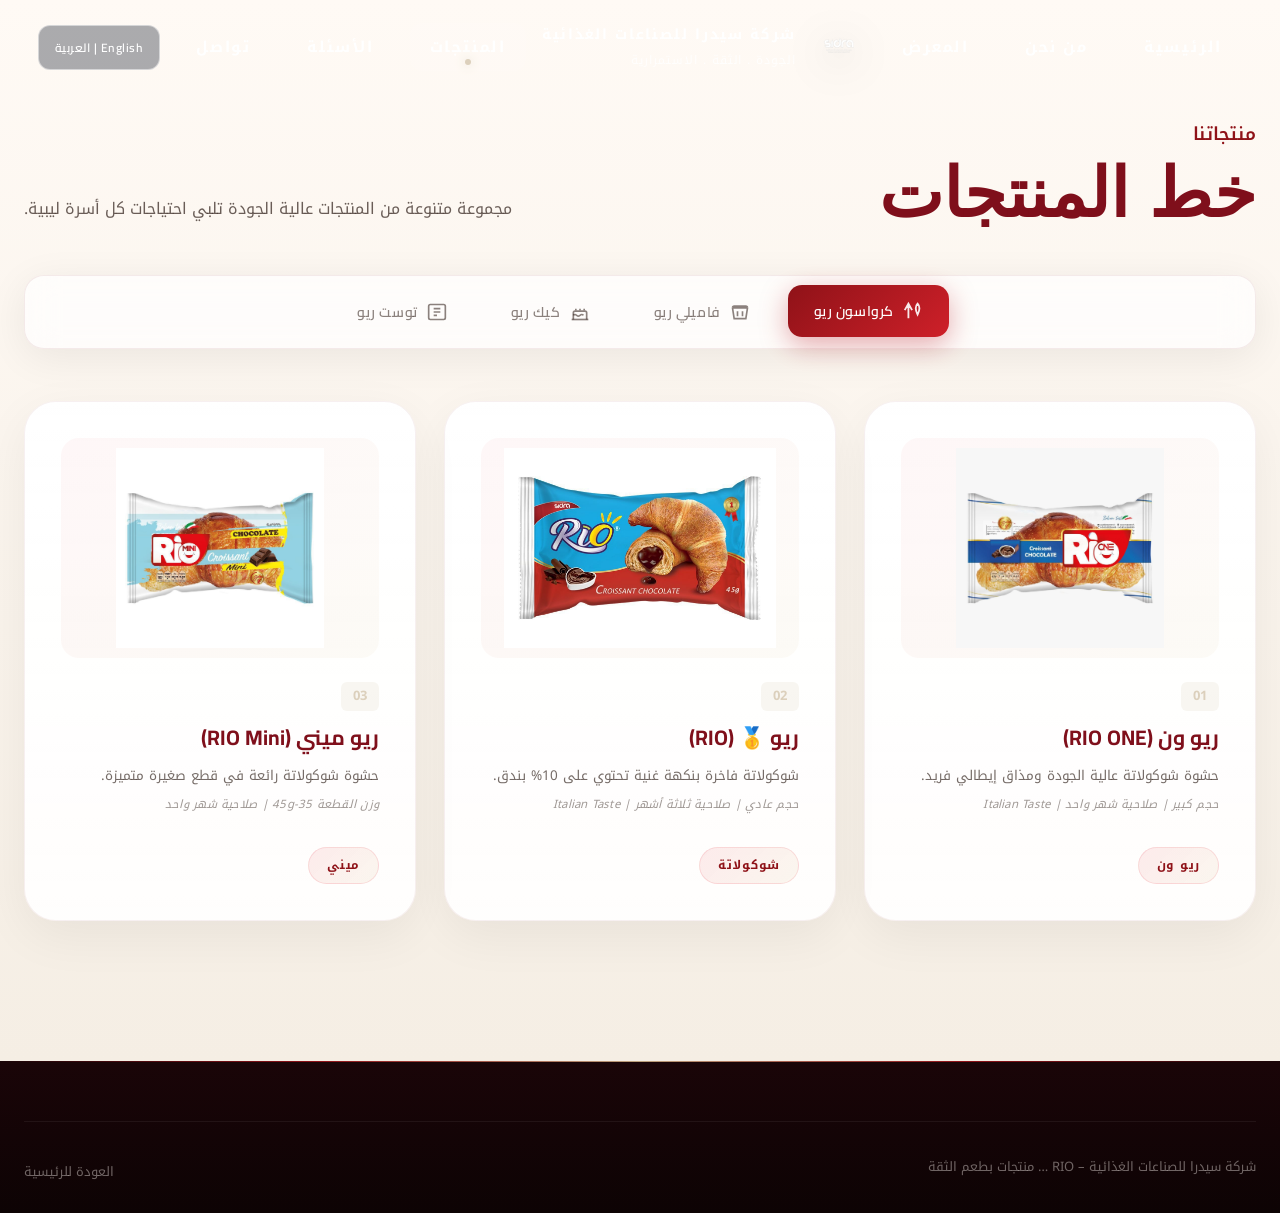
==== commit a1128cdb: "Update products.html" ====
--- a/products.html
+++ b/products.html
@@ -89,7 +89,7 @@
             <path d="M3 7h18M3 7a2 2 0 0 1 2-2h14a2 2 0 0 1 2 2M3 7l2 13h14l2-13" />
             <path d="M9 11v6m6-6v6" />
           </svg>
-          كرواسون فاميلي ريو
+          فاميلي ريو
         </button>
         <button class="product-tab" data-tab="cake" id="tab-cake">
           <svg viewBox="0 0 24 24" fill="none" stroke="currentColor" stroke-width="2" width="20" height="20">
@@ -116,33 +116,36 @@
         <div class="products-grid reveal">
 
           <!-- 1. Rio ONE -->
-          <article class="product-card">
+          <article class="product-card" id="card-rio-one">
             <div class="product-image"><img src="images/RioImages/photo_2026-04-15_19-39-06.jpg"
                 alt="Rio ONE Croissant Chocolate" loading="lazy"></div>
             <div class="product-index">01</div>
             <h3>ريو ون (RIO ONE)</h3>
-            <p>حشوة شوكولاتة عالية الجودة ومذاق إيطالي فريد.<br><span class="product-nutrition">حجم كبير | صلاحية شهر واحد | Italian Taste</span></p>
+            <p>حشوة شوكولاتة عالية الجودة ومذاق إيطالي فريد.<br><span class="product-nutrition">حجم كبير | صلاحية شهر
+                واحد | Italian Taste</span></p>
             <span class="product-tag">ريو ون</span>
           </article>
 
           <!-- 2. Rio Regular -->
-          <article class="product-card">
+          <article class="product-card" id="card-rio-regular">
             <div class="product-image"><img src="images/RioImages/photo_2026-04-15_19-39-08.jpg"
                 alt="Rio Croissant Chocolate 45g" loading="lazy"></div>
             <div class="product-index">02</div>
             <h3>ريو 🥇 (RIO)</h3>
-            <p>شوكولاتة فاخرة بنكهة غنية تحتوي على 10% بندق.<br><span class="product-nutrition">حجم عادي | صلاحية ثلاثة أشهر | Italian Taste</span></p>
-            <span class="product-tag">شوكولاتة 45 جرام</span>
+            <p>شوكولاتة فاخرة بنكهة غنية تحتوي على 10% بندق.<br><span class="product-nutrition">حجم عادي | صلاحية ثلاثة
+                أشهر | Italian Taste</span></p>
+            <span class="product-tag">شوكولاتة</span>
           </article>
 
           <!-- 3. Rio Mini -->
-          <article class="product-card">
+          <article class="product-card" id="card-rio-mini">
             <div class="product-image"><img src="images/RioImages/photo_2026-04-15_20-32-44.jpg"
                 alt="Rio Mini Croissant Chocolate" loading="lazy"></div>
             <div class="product-index">03</div>
             <h3>ريو ميني (RIO Mini)</h3>
-            <p>حشوة شوكولاتة رائعة في قطع صغيرة متميزة. عبوة 50 قطعة.<br><span class="product-nutrition">وزن القطعة 35-45g | صلاحية شهر واحد</span></p>
-            <span class="product-tag">ميني 50 قطعة</span>
+            <p>حشوة شوكولاتة رائعة في قطع صغيرة متميزة.<br><span class="product-nutrition">وزن القطعة 35-45g | صلاحية
+                شهر واحد</span></p>
+            <span class="product-tag">ميني</span>
           </article>
         </div>
       </div>
@@ -152,7 +155,7 @@
         <div class="products-grid reveal">
 
           <!-- 1. Family Croissant -->
-          <article class="product-card">
+          <article class="product-card" id="card-family-8">
             <div class="product-image"><img src="images/RioImages/photo_2026-04-15_20-33-02.jpg"
                 alt="Rio Family Croissant Bucket" loading="lazy"></div>
             <div class="product-index">01</div>
@@ -163,8 +166,9 @@
           </article>
 
           <!-- 2. Extra Butter (Preserve) -->
-          <article class="product-card">
-            <div class="product-image"><img src="images/RioImages/croissant_b.jpg" alt="كرواسون إكسترا زبدة حافظة" loading="lazy">
+          <article class="product-card" id="card-extra-preserve">
+            <div class="product-image"><img src="images/RioImages/croissant_b.jpg" alt="كرواسون إكسترا زبدة حافظة"
+                loading="lazy">
             </div>
             <div class="product-index">02</div>
             <h3>كرواسون إكسترا زبدة — حافظة</h3>
@@ -174,8 +178,9 @@
           </article>
 
           <!-- 3. Extra Butter (Bag) -->
-          <article class="product-card">
-            <div class="product-image"><img src="images/RioImages/croissant_bag.png" alt="كرواسون إكسترا زبدة كيس" loading="lazy">
+          <article class="product-card" id="card-extra-bag">
+            <div class="product-image"><img src="images/RioImages/croissant_bag.png" alt="كرواسون إكسترا زبدة كيس"
+                loading="lazy">
             </div>
             <div class="product-index">03</div>
             <h3>كرواسون إكسترا زبدة — كيس</h3>
@@ -189,7 +194,7 @@
       <!-- RIO Cake Panel -->
       <div class="product-panel" id="panel-cake">
         <div class="products-grid reveal products-grid--center">
-          <article class="product-card">
+          <article class="product-card" id="card-cake-vanilla">
             <div class="product-image"><img src="images/RioImages/photo_2026-04-15_19-39-13.jpg"
                 alt="Rio Cake Pound Cake Vanilla" loading="lazy"></div>
             <div class="product-index">01</div>
@@ -206,7 +211,7 @@
         <div class="products-grid reveal">
 
           <!-- 1. Small Toast -->
-          <article class="product-card">
+          <article class="product-card" id="card-toast-small">
             <div class="product-image"><img src="images/RioImages/photo_2026-04-15_20-32-20.jpg"
                 alt="Rio Toast White Small" loading="lazy"></div>
             <div class="product-index">01</div>
@@ -217,7 +222,7 @@
           </article>
 
           <!-- 2. Large Toast (Family) -->
-          <article class="product-card">
+          <article class="product-card" id="card-toast-large">
             <div class="product-image"><img src="images/RioImages/photo_2026-04-15_20-32-07.jpg"
                 alt="Rio Toast White Large" loading="lazy"></div>
             <div class="product-index">02</div>
@@ -228,7 +233,7 @@
           </article>
 
           <!-- 3. Barley Toast -->
-          <article class="product-card">
+          <article class="product-card" id="card-toast-barley">
             <div class="product-image"><img src="images/RioImages/photo_2026-04-15_20-32-50.jpg" alt="Rio Toast Barley"
                 loading="lazy"></div>
             <div class="product-index">03</div>
@@ -239,7 +244,7 @@
           </article>
 
           <!-- 4. Oats Toast -->
-          <article class="product-card">
+          <article class="product-card" id="card-toast-oats">
             <div class="product-image"><img src="images/RioImages/photo_2026-04-15_20-32-37.jpg" alt="Rio Toast Oats"
                 loading="lazy"></div>
             <div class="product-index">04</div>
@@ -250,7 +255,7 @@
           </article>
 
           <!-- 5. Milk Toast -->
-          <article class="product-card">
+          <article class="product-card" id="card-toast-milk">
             <div class="product-image"><img src="images/RioImages/photo_2026-04-15_19-39-31.jpg" alt="Rio Toast Milk"
                 loading="lazy"></div>
             <div class="product-index">05</div>
@@ -261,7 +266,7 @@
           </article>
 
           <!-- 6. Multi-Grain Toast -->
-          <article class="product-card">
+          <article class="product-card" id="card-toast-multi">
             <div class="product-image"><img src="images/RioImages/photo_2026-04-15_20-32-56.jpg"
                 alt="Rio Toast Multi-Grain" loading="lazy"></div>
             <div class="product-index">06</div>
@@ -280,7 +285,8 @@
       <div class="footer-bottom">
         <div class="footer-company">شركة سيدرا لصناعة الغذائيات</div>
         <div class="footer-slogan" style="margin-top: 5px; opacity: 0.8;">RIO ... منتجات بطعم الثقة</div>
-        <div style="margin-top: 10px;"><a href="index.html#home" style="color: inherit; text-decoration: none;">العودة للرئيسية</a></div>
+        <div style="margin-top: 10px;"><a href="index.html#home" style="color: inherit; text-decoration: none;">العودة
+            للرئيسية</a></div>
       </div>
     </div>
   </footer>
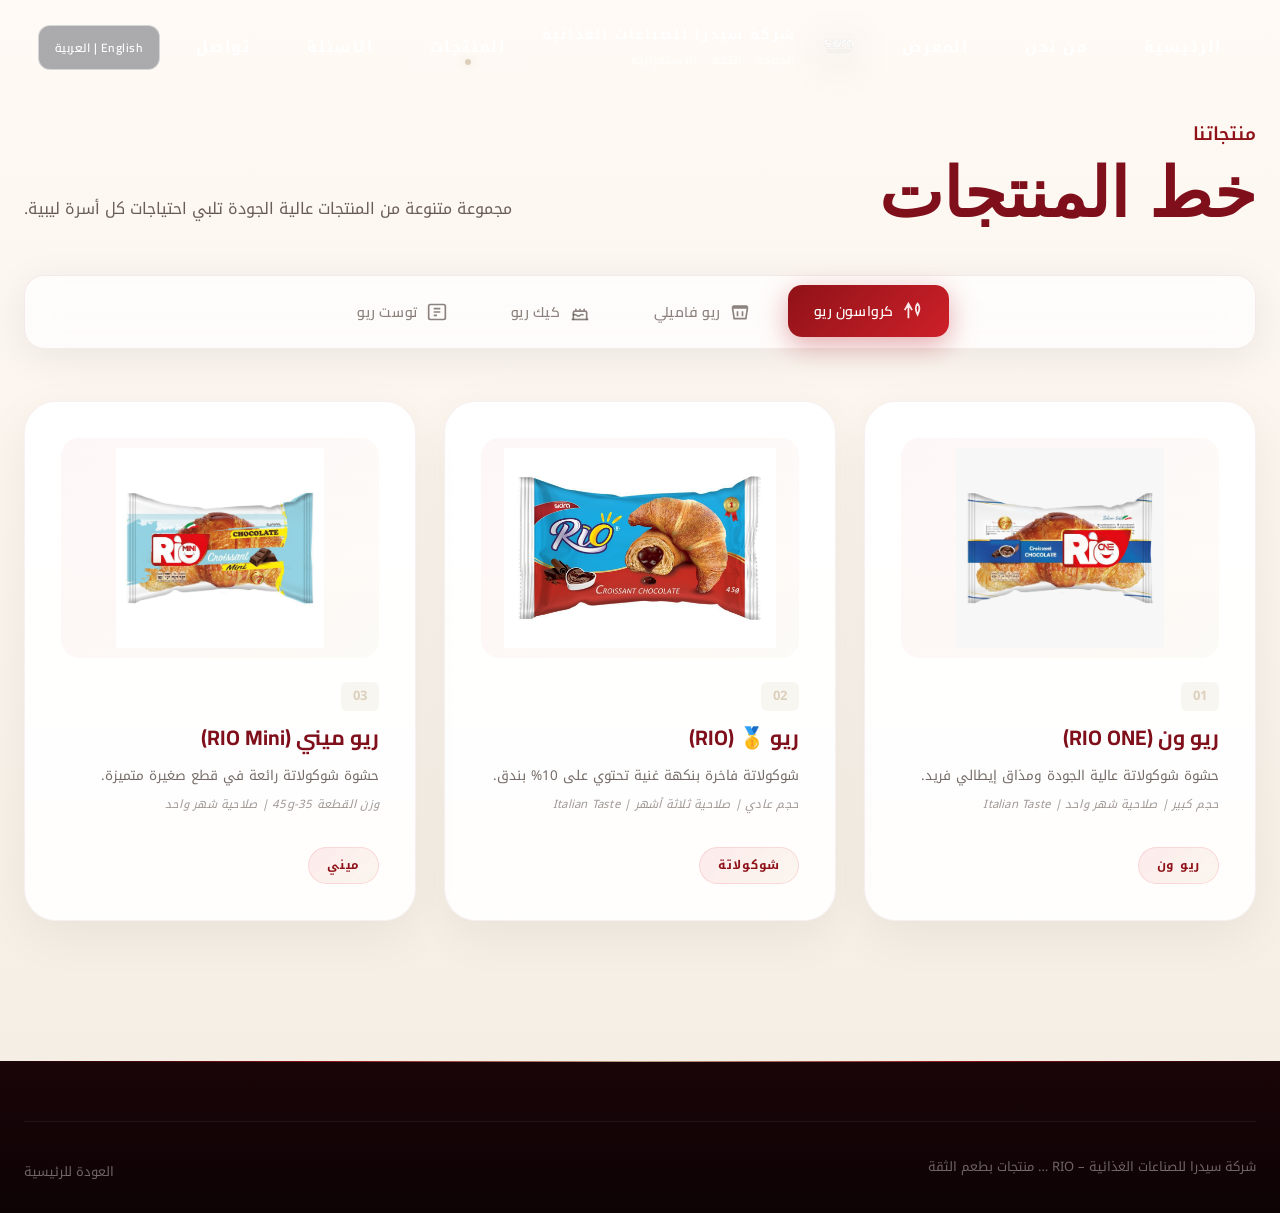
==== commit eb09b880: "Update products.html" ====
--- a/products.html
+++ b/products.html
@@ -89,7 +89,7 @@
             <path d="M3 7h18M3 7a2 2 0 0 1 2-2h14a2 2 0 0 1 2 2M3 7l2 13h14l2-13" />
             <path d="M9 11v6m6-6v6" />
           </svg>
-          فاميلي ريو
+          ريو فاميلي
         </button>
         <button class="product-tab" data-tab="cake" id="tab-cake">
           <svg viewBox="0 0 24 24" fill="none" stroke="currentColor" stroke-width="2" width="20" height="20">
